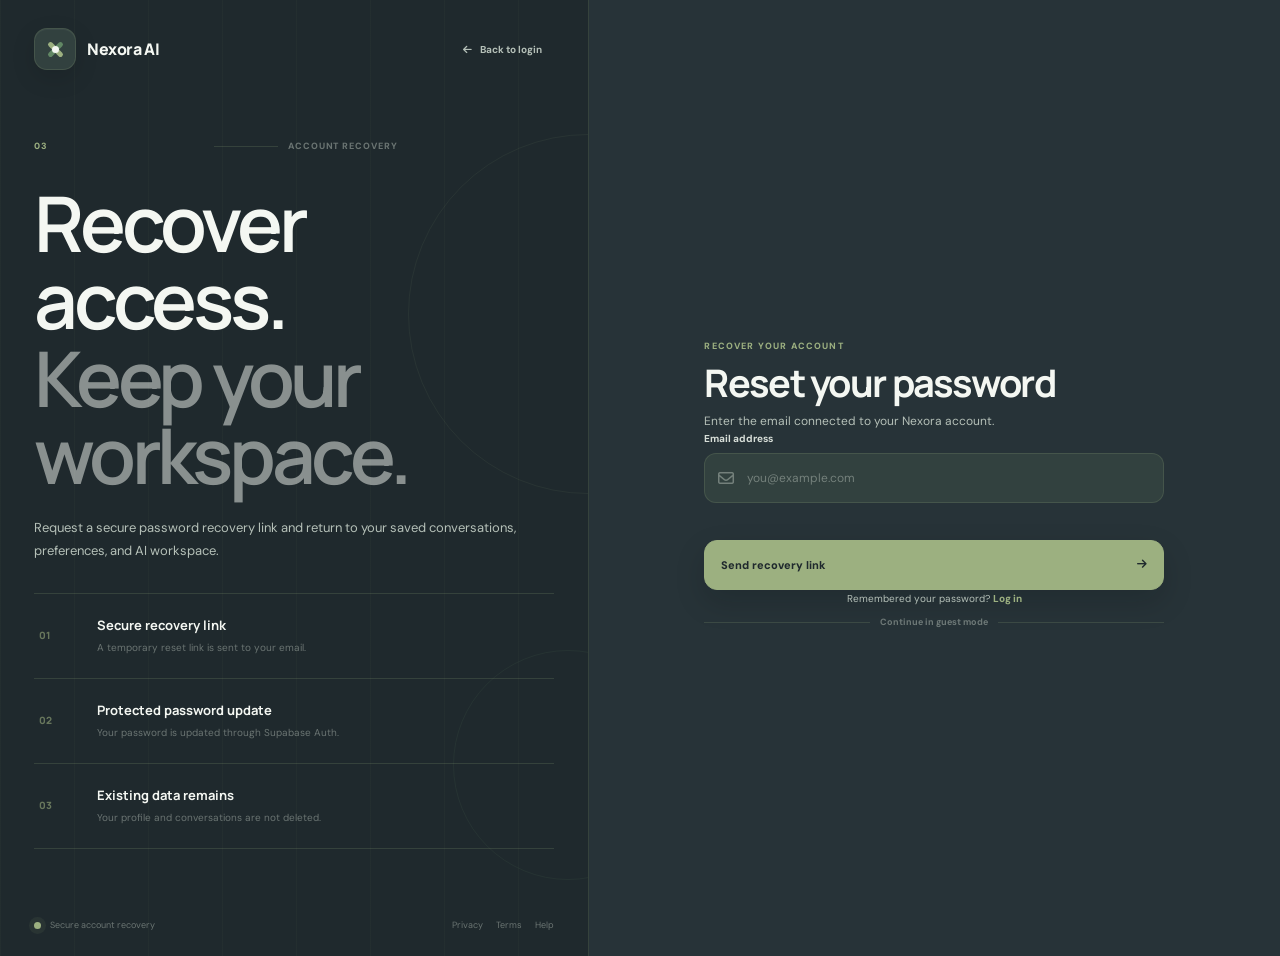
==== forgot-password.html @ 4285427b "Initial Nexora project" ====
<!DOCTYPE html>
<html lang="en">
<head>
    <meta charset="UTF-8">

    <meta
        name="viewport"
        content="width=device-width, initial-scale=1.0"
    >

    <meta
        name="description"
        content="Recover your Nexora AI account or securely create a new password."
    >

    <meta
        name="theme-color"
        content="#273338"
    >

    <title>Recover Account — Nexora AI</title>

    <link
        rel="preconnect"
        href="https://fonts.googleapis.com"
    >

    <link
        rel="preconnect"
        href="https://fonts.gstatic.com"
        crossorigin
    >

    <link
        href="https://fonts.googleapis.com/css2?family=DM+Sans:wght@400;500;600;700&family=Manrope:wght@500;600;700;800&display=swap"
        rel="stylesheet"
    >

    <link
        rel="stylesheet"
        href="https://cdnjs.cloudflare.com/ajax/libs/font-awesome/6.7.2/css/all.min.css"
    >

    <link
        rel="stylesheet"
        href="nex.css"
    >

    <link
        rel="stylesheet"
        href="auth.css"
    >

    <link
        rel="stylesheet"
        href="responsive.css"
    >
</head>

<body class="auth-page">
    <noscript class="noscript-alert">
        JavaScript is required to recover your Nexora AI account.
    </noscript>

    <main class="auth-shell">

        <!-- =========================================
             LEFT BRAND PANEL
        ========================================== -->

        <section
            class="auth-brand-panel"
            aria-labelledby="forgotPasswordPageTitle"
        >
            <header class="auth-brand-header">
                <a
                    class="auth-brand"
                    href="index.html"
                    aria-label="Nexora AI home"
                >
                    <span class="auth-brand-symbol">
                        <span class="auth-symbol-line auth-symbol-line-one"></span>
                        <span class="auth-symbol-line auth-symbol-line-two"></span>
                        <span class="auth-symbol-core"></span>
                    </span>

                    <span class="auth-brand-name">
                        Nexora AI
                    </span>
                </a>

                <a
                    class="auth-back-link"
                    href="login.html"
                >
                    <i
                        class="fa-solid fa-arrow-left"
                        aria-hidden="true"
                    ></i>

                    Back to login
                </a>
            </header>

            <div class="auth-brand-content">
                <div class="auth-section-label">
                    <span>03</span>
                    <span class="auth-label-line"></span>
                    <span>Account recovery</span>
                </div>

                <h1 id="forgotPasswordPageTitle">
                    Recover access.
                    <span>Keep your workspace.</span>
                </h1>

                <p>
                    Request a secure password recovery link and return to
                    your saved conversations, preferences, and AI workspace.
                </p>

                <div class="auth-benefit-list">
                    <article class="auth-benefit-item">
                        <span class="auth-benefit-number">
                            01
                        </span>

                        <div>
                            <strong>
                                Secure recovery link
                            </strong>

                            <p>
                                A temporary reset link is sent to your email.
                            </p>
                        </div>
                    </article>

                    <article class="auth-benefit-item">
                        <span class="auth-benefit-number">
                            02
                        </span>

                        <div>
                            <strong>
                                Protected password update
                            </strong>

                            <p>
                                Your password is updated through Supabase Auth.
                            </p>
                        </div>
                    </article>

                    <article class="auth-benefit-item">
                        <span class="auth-benefit-number">
                            03
                        </span>

                        <div>
                            <strong>
                                Existing data remains
                            </strong>

                            <p>
                                Your profile and conversations are not deleted.
                            </p>
                        </div>
                    </article>
                </div>
            </div>

            <footer class="auth-brand-footer">
                <span class="auth-security-indicator">
                    <span></span>
                    Secure account recovery
                </span>

                <nav aria-label="Legal links">
                    <a href="privacy.html">Privacy</a>
                    <a href="terms.html">Terms</a>
                    <a href="help.html">Help</a>
                </nav>
            </footer>
        </section>

        <!-- =========================================
             RECOVERY PANEL
        ========================================== -->

        <section class="auth-form-panel">
            <div class="auth-form-container">

                <!-- =====================================
                     REQUEST RESET LINK VIEW
                ====================================== -->

                <section
                    id="requestResetView"
                    aria-labelledby="requestResetTitle"
                >
                    <header class="auth-form-header">
                        <span class="auth-form-kicker">
                            Recover your account
                        </span>

                        <h2 id="requestResetTitle">
                            Reset your password
                        </h2>

                        <p>
                            Enter the email connected to your Nexora account.
                        </p>
                    </header>

                    <div
                        class="auth-status"
                        id="forgotPasswordStatus"
                        role="status"
                        aria-live="polite"
                        hidden
                    >
                        <span class="auth-status-icon">
                            <i
                                class="fa-solid fa-circle-info"
                                aria-hidden="true"
                            ></i>
                        </span>

                        <div>
                            <strong id="forgotPasswordStatusTitle">
                                Recovery status
                            </strong>

                            <p id="forgotPasswordStatusMessage"></p>
                        </div>
                    </div>

                    <form
                        class="auth-form"
                        id="forgotPasswordForm"
                        novalidate
                    >
                        <div class="auth-field">
                            <label for="recoveryEmail">
                                Email address
                            </label>

                            <div class="auth-input-wrapper">
                                <span class="auth-input-icon">
                                    <i
                                        class="fa-regular fa-envelope"
                                        aria-hidden="true"
                                    ></i>
                                </span>

                                <input
                                    id="recoveryEmail"
                                    name="email"
                                    type="email"
                                    inputmode="email"
                                    autocomplete="email"
                                    placeholder="you@example.com"
                                    maxlength="254"
                                    aria-describedby="recoveryEmailError"
                                    required
                                >
                            </div>

                            <span
                                class="auth-field-error"
                                id="recoveryEmailError"
                                aria-live="polite"
                            ></span>
                        </div>

                        <button
                            class="auth-submit-button"
                            id="sendResetLinkButton"
                            type="submit"
                        >
                            <span class="auth-submit-text">
                                Send recovery link
                            </span>

                            <span
                                class="auth-submit-loader"
                                aria-hidden="true"
                                hidden
                            ></span>

                            <i
                                class="fa-solid fa-arrow-right"
                                aria-hidden="true"
                            ></i>
                        </button>
                    </form>

                    <p class="auth-switch-text">
                        Remembered your password?

                        <a href="login.html">
                            Log in
                        </a>
                    </p>

                    <div class="auth-guest-option">
                        <span></span>

                        <a href="index.html">
                            Continue in guest mode
                        </a>

                        <span></span>
                    </div>
                </section>

                <!-- =====================================
                     EMAIL SENT SUCCESS VIEW
                ====================================== -->

                <section
                    class="auth-success-state"
                    id="resetEmailSentView"
                    aria-labelledby="resetEmailSentTitle"
                    hidden
                >
                    <span class="auth-success-icon">
                        <i
                            class="fa-regular fa-envelope-open"
                            aria-hidden="true"
                        ></i>
                    </span>

                    <h3 id="resetEmailSentTitle">
                        Check your email
                    </h3>

                    <p>
                        A secure recovery link was sent to
                        <strong id="resetEmailAddress"></strong>.
                        Open it to create a new password.
                    </p>

                    <button
                        class="auth-submit-button"
                        id="resendResetLinkButton"
                        type="button"
                    >
                        <span class="auth-submit-text">
                            Resend recovery link
                        </span>

                        <span
                            class="auth-submit-loader"
                            aria-hidden="true"
                            hidden
                        ></span>

                        <i
                            class="fa-solid fa-rotate-right"
                            aria-hidden="true"
                        ></i>
                    </button>

                    <a
                        class="auth-back-link"
                        href="login.html"
                    >
                        <i
                            class="fa-solid fa-arrow-left"
                            aria-hidden="true"
                        ></i>

                        Return to login
                    </a>
                </section>

                <!-- =====================================
                     UPDATE PASSWORD VIEW
                ====================================== -->

                <section
                    id="updatePasswordView"
                    aria-labelledby="updatePasswordTitle"
                    hidden
                >
                    <header class="auth-form-header">
                        <span class="auth-form-kicker">
                            Secure password update
                        </span>

                        <h2 id="updatePasswordTitle">
                            Create a new password
                        </h2>

                        <p>
                            Choose a strong password that you have not used
                            for this account before.
                        </p>
                    </header>

                    <div
                        class="auth-status"
                        id="updatePasswordStatus"
                        role="status"
                        aria-live="polite"
                        hidden
                    >
                        <span class="auth-status-icon">
                            <i
                                class="fa-solid fa-circle-info"
                                aria-hidden="true"
                            ></i>
                        </span>

                        <div>
                            <strong id="updatePasswordStatusTitle">
                                Password status
                            </strong>

                            <p id="updatePasswordStatusMessage"></p>
                        </div>
                    </div>

                    <form
                        class="auth-form"
                        id="updatePasswordForm"
                        novalidate
                    >
                        <div class="auth-field">
                            <label for="newPassword">
                                New password
                            </label>

                            <div class="auth-input-wrapper">
                                <span class="auth-input-icon">
                                    <i
                                        class="fa-solid fa-lock"
                                        aria-hidden="true"
                                    ></i>
                                </span>

                                <input
                                    id="newPassword"
                                    name="newPassword"
                                    type="password"
                                    autocomplete="new-password"
                                    placeholder="Create a strong password"
                                    minlength="8"
                                    maxlength="128"
                                    aria-describedby="newPasswordError newPasswordStrength"
                                    required
                                >

                                <button
                                    class="password-toggle-button"
                                    id="newPasswordToggle"
                                    type="button"
                                    aria-label="Show new password"
                                    aria-pressed="false"
                                >
                                    <i
                                        class="fa-regular fa-eye"
                                        aria-hidden="true"
                                    ></i>
                                </button>
                            </div>

                            <span
                                class="auth-field-error"
                                id="newPasswordError"
                                aria-live="polite"
                            ></span>

                            <div
                                class="password-strength"
                                id="newPasswordStrength"
                                data-strength="empty"
                            >
                                <div
                                    class="password-strength-bars"
                                    aria-hidden="true"
                                >
                                    <span></span>
                                    <span></span>
                                    <span></span>
                                    <span></span>
                                </div>

                                <span
                                    class="password-strength-text"
                                    id="newPasswordStrengthText"
                                >
                                    Use at least 8 characters.
                                </span>
                            </div>

                            <ul
                                class="password-requirements"
                                aria-label="New password requirements"
                            >
                                <li
                                    class="password-requirement"
                                    id="newPasswordLengthRequirement"
                                >
                                    <i
                                        class="fa-solid fa-circle"
                                        aria-hidden="true"
                                    ></i>

                                    At least 8 characters
                                </li>

                                <li
                                    class="password-requirement"
                                    id="newPasswordUppercaseRequirement"
                                >
                                    <i
                                        class="fa-solid fa-circle"
                                        aria-hidden="true"
                                    ></i>

                                    One uppercase letter
                                </li>

                                <li
                                    class="password-requirement"
                                    id="newPasswordLowercaseRequirement"
                                >
                                    <i
                                        class="fa-solid fa-circle"
                                        aria-hidden="true"
                                    ></i>

                                    One lowercase letter
                                </li>

                                <li
                                    class="password-requirement"
                                    id="newPasswordNumberRequirement"
                                >
                                    <i
                                        class="fa-solid fa-circle"
                                        aria-hidden="true"
                                    ></i>

                                    One number
                                </li>
                            </ul>
                        </div>

                        <div class="auth-field">
                            <label for="confirmNewPassword">
                                Confirm new password
                            </label>

                            <div class="auth-input-wrapper">
                                <span class="auth-input-icon">
                                    <i
                                        class="fa-solid fa-shield-halved"
                                        aria-hidden="true"
                                    ></i>
                                </span>

                                <input
                                    id="confirmNewPassword"
                                    name="confirmNewPassword"
                                    type="password"
                                    autocomplete="new-password"
                                    placeholder="Enter the new password again"
                                    minlength="8"
                                    maxlength="128"
                                    aria-describedby="confirmNewPasswordError"
                                    required
                                >

                                <button
                                    class="password-toggle-button"
                                    id="confirmNewPasswordToggle"
                                    type="button"
                                    aria-label="Show confirmation password"
                                    aria-pressed="false"
                                >
                                    <i
                                        class="fa-regular fa-eye"
                                        aria-hidden="true"
                                    ></i>
                                </button>
                            </div>

                            <span
                                class="auth-field-error"
                                id="confirmNewPasswordError"
                                aria-live="polite"
                            ></span>
                        </div>

                        <button
                            class="auth-submit-button"
                            id="updatePasswordButton"
                            type="submit"
                        >
                            <span class="auth-submit-text">
                                Update password
                            </span>

                            <span
                                class="auth-submit-loader"
                                aria-hidden="true"
                                hidden
                            ></span>

                            <i
                                class="fa-solid fa-check"
                                aria-hidden="true"
                            ></i>
                        </button>
                    </form>
                </section>

                <!-- =====================================
                     PASSWORD UPDATED VIEW
                ====================================== -->

                <section
                    class="auth-success-state"
                    id="passwordUpdatedView"
                    aria-labelledby="passwordUpdatedTitle"
                    hidden
                >
                    <span class="auth-success-icon">
                        <i
                            class="fa-solid fa-check"
                            aria-hidden="true"
                        ></i>
                    </span>

                    <h3 id="passwordUpdatedTitle">
                        Password updated
                    </h3>

                    <p>
                        Your Nexora account password was updated successfully.
                        You can now return to your AI workspace.
                    </p>

                    <a
                        class="auth-submit-button"
                        href="index.html"
                    >
                        <span class="auth-submit-text">
                            Continue to Nexora
                        </span>

                        <i
                            class="fa-solid fa-arrow-right"
                            aria-hidden="true"
                        ></i>
                    </a>

                    <a
                        class="auth-back-link"
                        href="login.html"
                    >
                        Log in with another account
                    </a>
                </section>
            </div>

            <footer class="auth-mobile-footer">
                <a href="privacy.html">Privacy</a>
                <a href="terms.html">Terms</a>
                <a href="contact.html">Contact</a>
            </footer>
        </section>
    </main>

    <!-- =========================================
         PAGE LOADER
    ========================================== -->

    <div
        class="auth-page-loader"
        id="authPageLoader"
        role="status"
        aria-live="polite"
        hidden
    >
        <span class="auth-page-spinner"></span>

        <span id="authPageLoaderText">
            Checking recovery session
        </span>
    </div>

    <!-- =========================================
         TOAST REGION
    ========================================== -->

    <div
        class="toast-region"
        id="toastRegion"
        aria-live="polite"
        aria-atomic="true"
    ></div>

    <script
        type="module"
        src="config.js"
    ></script>

    <script
        type="module"
        src="supabase.js"
    ></script>

    <script
        type="module"
        src="auth.js"
    ></script>
</body>
</html>
---- nex.css ----
/* =========================================================
   NEXORA AI — GLOBAL DESIGN SYSTEM
   File: nex.css
========================================================= */


/* =========================================================
   1. DESIGN TOKENS
========================================================= */

:root {
    --bg-main: #273338;
    --bg-deep: #1f292d;

    --surface: #32413f;
    --surface-light: #3b4d48;
    --surface-soft: rgba(50, 65, 63, 0.72);

    --primary: #9CB080;
    --primary-hover: #abc08f;
    --primary-soft: rgba(156, 176, 128, 0.1);

    --secondary: #618764;
    --secondary-soft: rgba(97, 135, 100, 0.12);

    --accent: #2B5748;
    --accent-light: #376b5b;

    --text-main: #F4F7F2;
    --text-soft: #D7DED8;
    --text-muted: #B5C0B8;
    --text-faint: rgba(181, 192, 184, 0.5);

    --border: rgba(156, 176, 128, 0.18);
    --border-strong: rgba(156, 176, 128, 0.34);

    --danger: #e6a4a4;
    --danger-bg: rgba(220, 105, 105, 0.09);
    --danger-border: rgba(220, 105, 105, 0.22);

    --success: #a9c58f;
    --warning: #d8c68f;

    --shadow-small: 0 8px 24px rgba(7, 11, 12, 0.12);
    --shadow-medium: 0 18px 46px rgba(7, 11, 12, 0.22);
    --shadow-large: 0 30px 80px rgba(7, 11, 12, 0.38);

    --radius-small: 8px;
    --radius-medium: 12px;
    --radius-large: 18px;
    --radius-pill: 999px;

    --transition-fast: 150ms ease;
    --transition-normal: 220ms ease;

    --font-body: "DM Sans", sans-serif;
    --font-heading: "Manrope", sans-serif;

    --content-width: 1180px;
}


/* =========================================================
   2. LIGHT THEME TOKENS
========================================================= */

html[data-theme="light"] {
    --bg-main: #edf1e8;
    --bg-deep: #e2e8dc;

    --surface: #f8faf5;
    --surface-light: #ffffff;
    --surface-soft: rgba(255, 255, 255, 0.78);

    --primary: #687f51;
    --primary-hover: #5a7046;
    --primary-soft: rgba(104, 127, 81, 0.1);

    --secondary: #52775b;
    --secondary-soft: rgba(82, 119, 91, 0.1);

    --accent: #315f50;
    --accent-light: #3d705f;

    --text-main: #1f2925;
    --text-soft: #34413b;
    --text-muted: #66736b;
    --text-faint: rgba(72, 87, 78, 0.55);

    --border: rgba(74, 96, 77, 0.16);
    --border-strong: rgba(74, 96, 77, 0.32);

    --danger: #a44f4f;
    --danger-bg: rgba(170, 74, 74, 0.08);
    --danger-border: rgba(170, 74, 74, 0.18);

    --success: #557745;
    --warning: #8c7534;

    --shadow-small: 0 8px 24px rgba(34, 48, 39, 0.08);
    --shadow-medium: 0 18px 46px rgba(34, 48, 39, 0.13);
    --shadow-large: 0 30px 80px rgba(34, 48, 39, 0.18);
}


/* =========================================================
   3. RESET
========================================================= */

*,
*::before,
*::after {
    box-sizing: border-box;
}

html {
    min-height: 100%;
    scroll-behavior: smooth;
    color-scheme: dark;
}

html[data-theme="light"] {
    color-scheme: light;
}

body {
    min-height: 100%;
    margin: 0;
    background: var(--bg-main);
    color: var(--text-main);
    font-family: var(--font-body);
    font-size: 16px;
    line-height: 1.5;
    text-rendering: optimizeLegibility;
    -webkit-font-smoothing: antialiased;
    -moz-osx-font-smoothing: grayscale;
}

body,
button,
input,
textarea,
select {
    font-family: var(--font-body);
}

button,
input,
textarea,
select {
    font: inherit;
}

button {
    padding: 0;
}

button,
a,
input,
textarea,
select {
    -webkit-tap-highlight-color: transparent;
}

button:not(:disabled),
a {
    cursor: pointer;
}

button:disabled {
    cursor: not-allowed;
}

img,
svg,
video,
canvas {
    display: block;
    max-width: 100%;
}

img {
    height: auto;
}

a {
    color: inherit;
}

p,
h1,
h2,
h3,
h4,
h5,
h6 {
    overflow-wrap: anywhere;
}

h1,
h2,
h3,
h4,
h5,
h6 {
    font-family: var(--font-heading);
}

ul,
ol {
    padding-left: 1.4rem;
}

input,
textarea,
select {
    min-width: 0;
}

textarea {
    resize: vertical;
}

table {
    border-spacing: 0;
}

::selection {
    background: rgba(156, 176, 128, 0.28);
    color: var(--text-main);
}


/* =========================================================
   4. SCROLLBARS
========================================================= */

* {
    scrollbar-width: thin;
    scrollbar-color:
        rgba(156, 176, 128, 0.2)
        transparent;
}

*::-webkit-scrollbar {
    width: 8px;
    height: 8px;
}

*::-webkit-scrollbar-track {
    background: transparent;
}

*::-webkit-scrollbar-thumb {
    border: 2px solid transparent;
    border-radius: var(--radius-pill);
    background: rgba(156, 176, 128, 0.2);
    background-clip: padding-box;
}

*::-webkit-scrollbar-thumb:hover {
    background: rgba(156, 176, 128, 0.34);
    background-clip: padding-box;
}


/* =========================================================
   5. TYPOGRAPHY
========================================================= */

.heading-display {
    margin: 0;
    color: var(--text-main);
    font-family: var(--font-heading);
    font-size: clamp(42px, 7vw, 78px);
    font-weight: 650;
    letter-spacing: -0.055em;
    line-height: 1;
}

.heading-large {
    margin: 0;
    color: var(--text-main);
    font-family: var(--font-heading);
    font-size: clamp(32px, 5vw, 54px);
    font-weight: 650;
    letter-spacing: -0.045em;
    line-height: 1.05;
}

.heading-medium {
    margin: 0;
    color: var(--text-main);
    font-family: var(--font-heading);
    font-size: clamp(24px, 4vw, 36px);
    font-weight: 650;
    letter-spacing: -0.035em;
    line-height: 1.15;
}

.heading-small {
    margin: 0;
    color: var(--text-main);
    font-family: var(--font-heading);
    font-size: 20px;
    font-weight: 700;
    letter-spacing: -0.025em;
    line-height: 1.25;
}

.text-large {
    color: var(--text-muted);
    font-size: 17px;
    line-height: 1.75;
}

.text-body {
    color: var(--text-muted);
    font-size: 14px;
    line-height: 1.75;
}

.text-small {
    color: var(--text-muted);
    font-size: 12px;
    line-height: 1.6;
}

.text-caption {
    color: var(--text-faint);
    font-size: 10px;
    line-height: 1.5;
}

.eyebrow {
    display: inline-flex;
    align-items: center;
    gap: 8px;
    color: var(--primary);
    font-size: 10px;
    font-weight: 800;
    letter-spacing: 0.13em;
    text-transform: uppercase;
}


/* =========================================================
   6. SHARED PAGE CONTAINER
========================================================= */

.page-shell {
    min-height: 100vh;
    min-height: 100dvh;
    background: var(--bg-main);
    color: var(--text-main);
}

.page-container {
    width: min(calc(100% - 40px), var(--content-width));
    margin-inline: auto;
}

.page-section {
    padding-block: 88px;
}

.page-section-small {
    padding-block: 56px;
}


/* =========================================================
   7. SHARED NAVBAR
========================================================= */

.site-navbar {
    position: sticky;
    top: 0;
    z-index: 100;
    min-height: 68px;
    border-bottom: 1px solid var(--border);
    background: rgba(31, 41, 45, 0.9);
    backdrop-filter: blur(14px);
    -webkit-backdrop-filter: blur(14px);
}

html[data-theme="light"] .site-navbar {
    background: rgba(237, 241, 232, 0.9);
}

.navbar-inner {
    width: min(calc(100% - 36px), var(--content-width));
    min-height: 68px;
    display: flex;
    align-items: center;
    justify-content: space-between;
    gap: 24px;
    margin-inline: auto;
}

.site-brand {
    display: inline-flex;
    align-items: center;
    gap: 10px;
    color: var(--text-main);
    text-decoration: none;
}

.site-brand-mark {
    position: relative;
    width: 38px;
    height: 38px;
    display: grid;
    place-items: center;
    border: 1px solid var(--border);
    border-radius: 12px;
    background: var(--surface);
}

.site-brand-mark::before,
.site-brand-mark::after {
    content: "";
    position: absolute;
    width: 18px;
    height: 5px;
    border-radius: var(--radius-pill);
}

.site-brand-mark::before {
    background: var(--primary);
    transform: rotate(45deg);
}

.site-brand-mark::after {
    background: var(--secondary);
    transform: rotate(-45deg);
}

.site-brand-core {
    position: relative;
    z-index: 2;
    width: 7px;
    height: 7px;
    border-radius: 50%;
    background: var(--text-main);
}

.site-brand-name {
    font-family: var(--font-heading);
    font-size: 16px;
    font-weight: 800;
    letter-spacing: -0.025em;
}

.site-nav-links {
    display: flex;
    align-items: center;
    gap: 5px;
    margin: 0;
    padding: 0;
    list-style: none;
}

.site-nav-links a {
    min-height: 39px;
    display: inline-flex;
    align-items: center;
    padding: 0 12px;
    border-radius: 9px;
    color: var(--text-muted);
    font-size: 12px;
    font-weight: 650;
    text-decoration: none;
    transition:
        color var(--transition-fast),
        background-color var(--transition-fast);
}

.site-nav-links a:hover,
.site-nav-links a.active {
    background: var(--primary-soft);
    color: var(--text-main);
}

.site-nav-actions {
    display: flex;
    align-items: center;
    gap: 8px;
}

.mobile-nav-toggle {
    display: none;
}


/* =========================================================
   8. BUTTONS
========================================================= */

.button {
    min-height: 44px;
    display: inline-flex;
    align-items: center;
    justify-content: center;
    gap: 9px;
    padding: 0 16px;
    border: 1px solid transparent;
    border-radius: 11px;
    cursor: pointer;
    font-size: 12px;
    font-weight: 750;
    line-height: 1;
    text-align: center;
    text-decoration: none;
    transition:
        transform var(--transition-fast),
        color var(--transition-fast),
        background-color var(--transition-fast),
        border-color var(--transition-fast),
        box-shadow var(--transition-fast);
}

.button:hover:not(:disabled) {
    transform: translateY(-1px);
}

.button:active:not(:disabled) {
    transform: translateY(0) scale(0.98);
}

.button-primary {
    border-color: var(--primary);
    background: var(--primary);
    color: var(--bg-deep);
    box-shadow: 0 8px 20px rgba(10, 15, 16, 0.14);
}

.button-primary:hover:not(:disabled) {
    border-color: var(--primary-hover);
    background: var(--primary-hover);
}

.button-secondary {
    border-color: var(--border);
    background: var(--surface);
    color: var(--text-main);
}

.button-secondary:hover:not(:disabled) {
    border-color: var(--border-strong);
    background: var(--surface-light);
}

.button-ghost {
    border-color: transparent;
    background: transparent;
    color: var(--text-muted);
}

.button-ghost:hover:not(:disabled) {
    border-color: var(--border);
    background: var(--primary-soft);
    color: var(--text-main);
}

.button-danger {
    border-color: var(--danger-border);
    background: var(--danger-bg);
    color: var(--danger);
}

.button-danger:hover:not(:disabled) {
    background: rgba(220, 105, 105, 0.14);
}

.button-small {
    min-height: 36px;
    padding-inline: 12px;
    border-radius: 9px;
    font-size: 10px;
}

.button-large {
    min-height: 50px;
    padding-inline: 21px;
    border-radius: 13px;
    font-size: 13px;
}

.button-icon {
    width: 42px;
    height: 42px;
    display: grid;
    place-items: center;
    padding: 0;
}

.button:disabled {
    opacity: 0.45;
    cursor: not-allowed;
    transform: none;
}


/* =========================================================
   9. FORMS
========================================================= */

.form {
    display: grid;
    gap: 18px;
}

.form-row {
    display: grid;
    grid-template-columns: repeat(2, minmax(0, 1fr));
    gap: 14px;
}

.form-group {
    min-width: 0;
    display: grid;
    gap: 8px;
}

.form-group label {
    color: var(--text-soft);
    font-size: 11px;
    font-weight: 700;
}

.form-group small {
    color: var(--text-faint);
    font-size: 9px;
    line-height: 1.5;
}

.form-control,
.form-select,
.form-textarea {
    width: 100%;
    border: 1px solid var(--border);
    border-radius: 11px;
    outline: 0;
    background: var(--surface);
    color: var(--text-main);
    transition:
        border-color var(--transition-fast),
        background-color var(--transition-fast),
        box-shadow var(--transition-fast);
}

.form-control,
.form-select {
    min-height: 46px;
    padding: 0 13px;
}

.form-textarea {
    min-height: 130px;
    padding: 12px 13px;
    resize: vertical;
}

.form-control::placeholder,
.form-textarea::placeholder {
    color: var(--text-faint);
}

.form-control:hover,
.form-select:hover,
.form-textarea:hover {
    border-color: rgba(156, 176, 128, 0.28);
}

.form-control:focus,
.form-select:focus,
.form-textarea:focus {
    border-color: rgba(156, 176, 128, 0.55);
    box-shadow: 0 0 0 3px rgba(156, 176, 128, 0.08);
}

.form-control[aria-invalid="true"],
.form-select[aria-invalid="true"],
.form-textarea[aria-invalid="true"] {
    border-color: var(--danger-border);
}

.form-error {
    color: var(--danger);
    font-size: 9px;
}

.form-success {
    color: var(--success);
    font-size: 9px;
}

.input-wrapper {
    position: relative;
}

.input-wrapper .form-control {
    padding-right: 44px;
}

.input-action {
    position: absolute;
    top: 50%;
    right: 7px;
    width: 34px;
    height: 34px;
    display: grid;
    place-items: center;
    border: 0;
    border-radius: 8px;
    background: transparent;
    color: var(--text-muted);
    transform: translateY(-50%);
}

.input-action:hover {
    background: var(--primary-soft);
    color: var(--text-main);
}


/* =========================================================
   10. CHECKBOXES AND TOGGLES
========================================================= */

.checkbox-row {
    display: flex;
    align-items: flex-start;
    gap: 10px;
}

.checkbox-row input {
    width: 17px;
    height: 17px;
    margin-top: 2px;
    accent-color: var(--primary);
}

.checkbox-row label {
    color: var(--text-muted);
    font-size: 11px;
    line-height: 1.55;
}

.toggle {
    position: relative;
    width: 46px;
    height: 26px;
    display: inline-block;
}

.toggle input {
    position: absolute;
    opacity: 0;
    pointer-events: none;
}

.toggle-slider {
    position: absolute;
    inset: 0;
    border: 1px solid var(--border);
    border-radius: var(--radius-pill);
    background: var(--surface);
    cursor: pointer;
    transition:
        background-color var(--transition-fast),
        border-color var(--transition-fast);
}

.toggle-slider::before {
    content: "";
    position: absolute;
    top: 4px;
    left: 4px;
    width: 16px;
    height: 16px;
    border-radius: 50%;
    background: var(--text-muted);
    transition:
        transform var(--transition-normal),
        background-color var(--transition-fast);
}

.toggle input:checked + .toggle-slider {
    border-color: var(--primary);
    background: var(--primary);
}

.toggle input:checked + .toggle-slider::before {
    background: var(--bg-deep);
    transform: translateX(20px);
}


/* =========================================================
   11. CARDS AND PANELS
========================================================= */

.panel {
    border: 1px solid var(--border);
    border-radius: var(--radius-large);
    background: var(--surface);
    box-shadow: var(--shadow-small);
}

.panel-soft {
    border: 1px solid var(--border);
    border-radius: var(--radius-large);
    background: rgba(50, 65, 63, 0.5);
}

.card {
    padding: 20px;
    border: 1px solid var(--border);
    border-radius: 15px;
    background: var(--surface);
    transition:
        transform var(--transition-fast),
        border-color var(--transition-fast),
        background-color var(--transition-fast);
}

.card:hover {
    border-color: rgba(156, 176, 128, 0.3);
    transform: translateY(-2px);
}

.card-title {
    margin: 0;
    color: var(--text-main);
    font-family: var(--font-heading);
    font-size: 16px;
    font-weight: 700;
}

.card-text {
    margin: 8px 0 0;
    color: var(--text-muted);
    font-size: 12px;
    line-height: 1.7;
}


/* =========================================================
   12. BADGES AND STATUS
========================================================= */

.badge {
    min-height: 25px;
    display: inline-flex;
    align-items: center;
    gap: 6px;
    padding: 0 8px;
    border: 1px solid var(--border);
    border-radius: var(--radius-pill);
    background: var(--primary-soft);
    color: var(--primary);
    font-size: 8px;
    font-weight: 800;
    letter-spacing: 0.04em;
}

.status-dot {
    width: 7px;
    height: 7px;
    flex-shrink: 0;
    border-radius: 50%;
    background: var(--primary);
}

.status-online {
    background: var(--success);
}

.status-warning {
    background: var(--warning);
}

.status-danger {
    background: var(--danger);
}


/* =========================================================
   13. DROPDOWNS
========================================================= */

.dropdown {
    position: relative;
}

.dropdown-menu {
    position: absolute;
    top: calc(100% + 9px);
    right: 0;
    z-index: 200;
    min-width: 210px;
    padding: 6px;
    border: 1px solid var(--border);
    border-radius: 13px;
    background: var(--bg-deep);
    box-shadow: var(--shadow-medium);
    animation: dropdown-open 150ms ease both;
}

.dropdown-item {
    width: 100%;
    min-height: 38px;
    display: grid;
    grid-template-columns: 20px minmax(0, 1fr);
    align-items: center;
    gap: 8px;
    padding: 0 10px;
    border: 0;
    border-radius: 8px;
    background: transparent;
    color: var(--text-muted);
    font-size: 10px;
    text-align: left;
    text-decoration: none;
}

.dropdown-item:hover {
    background: var(--primary-soft);
    color: var(--text-main);
}

.dropdown-divider {
    height: 1px;
    margin: 5px;
    background: var(--border);
}


/* =========================================================
   14. MODALS
========================================================= */

.modal {
    position: fixed;
    inset: 0;
    z-index: 500;
    display: grid;
    place-items: center;
    padding: 20px;
}

.modal-overlay {
    position: absolute;
    inset: 0;
    border: 0;
    background: rgba(7, 11, 12, 0.68);
    backdrop-filter: blur(4px);
    -webkit-backdrop-filter: blur(4px);
}

.modal-content {
    position: relative;
    z-index: 1;
    width: min(100%, 500px);
    max-height: min(88vh, 720px);
    overflow-y: auto;
    padding: 21px;
    border: 1px solid var(--border);
    border-radius: 18px;
    background: var(--bg-deep);
    box-shadow: var(--shadow-large);
    animation: modal-open 180ms ease both;
}

.modal-header {
    display: flex;
    align-items: flex-start;
    justify-content: space-between;
    gap: 18px;
    margin-bottom: 18px;
}

.modal-title {
    margin: 0;
    color: var(--text-main);
    font-family: var(--font-heading);
    font-size: 20px;
    letter-spacing: -0.025em;
}

.modal-close {
    width: 34px;
    height: 34px;
    display: grid;
    place-items: center;
    border: 1px solid transparent;
    border-radius: 9px;
    background: transparent;
    color: var(--text-muted);
}

.modal-close:hover {
    border-color: var(--border);
    background: var(--primary-soft);
    color: var(--text-main);
}


/* =========================================================
   15. ALERTS
========================================================= */

.alert {
    display: grid;
    grid-template-columns: 30px minmax(0, 1fr);
    align-items: flex-start;
    gap: 10px;
    padding: 12px;
    border: 1px solid var(--border);
    border-radius: 11px;
    font-size: 11px;
    line-height: 1.6;
}

.alert-icon {
    width: 30px;
    height: 30px;
    display: grid;
    place-items: center;
    border-radius: 8px;
}

.alert-info {
    background: var(--secondary-soft);
    color: var(--text-muted);
}

.alert-info .alert-icon {
    background: rgba(97, 135, 100, 0.14);
    color: var(--primary);
}

.alert-success {
    border-color: rgba(156, 176, 128, 0.22);
    background: rgba(156, 176, 128, 0.08);
    color: var(--text-muted);
}

.alert-success .alert-icon {
    background: rgba(156, 176, 128, 0.12);
    color: var(--success);
}

.alert-error {
    border-color: var(--danger-border);
    background: var(--danger-bg);
    color: var(--text-muted);
}

.alert-error .alert-icon {
    background: rgba(220, 105, 105, 0.12);
    color: var(--danger);
}


/* =========================================================
   16. LOADING STATES
========================================================= */

.spinner {
    width: 20px;
    height: 20px;
    border: 2px solid rgba(156, 176, 128, 0.18);
    border-top-color: var(--primary);
    border-radius: 50%;
    animation: spinner-rotate 700ms linear infinite;
}

.loading-line {
    height: 9px;
    border-radius: var(--radius-pill);
    background:
        linear-gradient(
            90deg,
            rgba(156, 176, 128, 0.05),
            rgba(156, 176, 128, 0.14),
            rgba(156, 176, 128, 0.05)
        );
    background-size: 220% 100%;
    animation: skeleton-move 1.3s ease-in-out infinite;
}

.loading-card {
    display: grid;
    gap: 9px;
    padding: 16px;
    border: 1px solid var(--border);
    border-radius: 13px;
    background: var(--surface);
}


/* =========================================================
   17. EMPTY STATES
========================================================= */

.empty-state {
    min-height: 260px;
    display: grid;
    place-items: center;
    align-content: center;
    gap: 10px;
    padding: 28px;
    text-align: center;
}

.empty-state-icon {
    width: 50px;
    height: 50px;
    display: grid;
    place-items: center;
    border: 1px solid var(--border);
    border-radius: 15px;
    background: var(--primary-soft);
    color: var(--primary);
}

.empty-state h3 {
    margin: 0;
    color: var(--text-main);
    font-size: 15px;
}

.empty-state p {
    max-width: 420px;
    margin: 0;
    color: var(--text-muted);
    font-size: 11px;
    line-height: 1.65;
}


/* =========================================================
   18. TABLES
========================================================= */

.table-wrapper {
    width: 100%;
    overflow-x: auto;
    border: 1px solid var(--border);
    border-radius: 14px;
}

.data-table {
    width: 100%;
    border-collapse: collapse;
    background: var(--surface);
}

.data-table th,
.data-table td {
    padding: 13px 15px;
    border-bottom: 1px solid var(--border);
    color: var(--text-muted);
    font-size: 11px;
    text-align: left;
    white-space: nowrap;
}

.data-table th {
    color: var(--text-main);
    font-size: 9px;
    font-weight: 800;
    letter-spacing: 0.07em;
    text-transform: uppercase;
}

.data-table tr:last-child td {
    border-bottom: 0;
}

.data-table tbody tr:hover {
    background: var(--primary-soft);
}


/* =========================================================
   19. FOOTER
========================================================= */

.site-footer {
    border-top: 1px solid var(--border);
    background: var(--bg-deep);
}

.footer-inner {
    width: min(calc(100% - 40px), var(--content-width));
    min-height: 80px;
    display: flex;
    align-items: center;
    justify-content: space-between;
    gap: 24px;
    margin-inline: auto;
}

.footer-copy {
    color: var(--text-faint);
    font-size: 9px;
}

.footer-links {
    display: flex;
    align-items: center;
    gap: 13px;
}

.footer-links a {
    color: var(--text-faint);
    font-size: 9px;
    text-decoration: none;
}

.footer-links a:hover {
    color: var(--text-muted);
}


/* =========================================================
   20. ACCESSIBILITY HELPERS
========================================================= */

.sr-only {
    position: absolute !important;
    width: 1px !important;
    height: 1px !important;
    overflow: hidden !important;
    margin: -1px !important;
    padding: 0 !important;
    border: 0 !important;
    clip: rect(0, 0, 0, 0) !important;
    clip-path: inset(50%) !important;
    white-space: nowrap !important;
}

.focus-ring:focus-visible,
button:focus-visible,
a:focus-visible,
input:focus-visible,
textarea:focus-visible,
select:focus-visible,
[tabindex]:focus-visible {
    outline: 2px solid var(--primary);
    outline-offset: 2px;
}


/* =========================================================
   21. UTILITIES
========================================================= */

.hidden,
[hidden] {
    display: none !important;
}

.flex {
    display: flex;
}

.inline-flex {
    display: inline-flex;
}

.grid {
    display: grid;
}

.items-center {
    align-items: center;
}

.justify-center {
    justify-content: center;
}

.justify-between {
    justify-content: space-between;
}

.text-center {
    text-align: center;
}

.text-left {
    text-align: left;
}

.text-right {
    text-align: right;
}

.text-main {
    color: var(--text-main);
}

.text-muted {
    color: var(--text-muted);
}

.text-primary {
    color: var(--primary);
}

.text-danger {
    color: var(--danger);
}

.bg-surface {
    background: var(--surface);
}

.border {
    border: 1px solid var(--border);
}

.rounded-small {
    border-radius: var(--radius-small);
}

.rounded-medium {
    border-radius: var(--radius-medium);
}

.rounded-large {
    border-radius: var(--radius-large);
}

.rounded-pill {
    border-radius: var(--radius-pill);
}

.shadow-small {
    box-shadow: var(--shadow-small);
}

.shadow-medium {
    box-shadow: var(--shadow-medium);
}

.w-full {
    width: 100%;
}

.max-w-content {
    width: min(100%, var(--content-width));
}

.mx-auto {
    margin-inline: auto;
}

.mt-0 {
    margin-top: 0;
}

.mb-0 {
    margin-bottom: 0;
}

.gap-small {
    gap: 8px;
}

.gap-medium {
    gap: 14px;
}

.gap-large {
    gap: 22px;
}


/* =========================================================
   22. SHARED ANIMATIONS
========================================================= */

@keyframes dropdown-open {
    from {
        opacity: 0;
        transform: translateY(-6px) scale(0.985);
    }

    to {
        opacity: 1;
        transform: translateY(0) scale(1);
    }
}

@keyframes modal-open {
    from {
        opacity: 0;
        transform: translateY(12px) scale(0.98);
    }

    to {
        opacity: 1;
        transform: translateY(0) scale(1);
    }
}

@keyframes spinner-rotate {
    to {
        transform: rotate(360deg);
    }
}

@keyframes skeleton-move {
    from {
        background-position: 100% 0;
    }

    to {
        background-position: -120% 0;
    }
}


/* =========================================================
   23. TABLET RESPONSIVE
========================================================= */

@media (max-width: 900px) {
    .page-section {
        padding-block: 68px;
    }

    .site-nav-links {
        position: fixed;
        top: 68px;
        right: 14px;
        left: 14px;
        z-index: 150;
        display: none;
        align-items: stretch;
        padding: 10px;
        border: 1px solid var(--border);
        border-radius: 14px;
        background: var(--bg-deep);
        box-shadow: var(--shadow-medium);
    }

    .site-navbar.nav-open .site-nav-links {
        display: grid;
    }

    .site-nav-links a {
        min-height: 43px;
    }

    .mobile-nav-toggle {
        width: 40px;
        height: 40px;
        display: grid;
        place-items: center;
        border: 1px solid var(--border);
        border-radius: 10px;
        background: var(--surface);
        color: var(--text-main);
    }

    .form-row {
        grid-template-columns: 1fr;
    }
}


/* =========================================================
   24. MOBILE RESPONSIVE
========================================================= */

@media (max-width: 600px) {
    :root {
        --content-width: 100%;
    }

    .page-container {
        width: min(calc(100% - 24px), var(--content-width));
    }

    .page-section {
        padding-block: 52px;
    }

    .page-section-small {
        padding-block: 38px;
    }

    .navbar-inner {
        width: calc(100% - 20px);
        gap: 10px;
    }

    .site-brand-name {
        font-size: 14px;
    }

    .site-nav-actions .button:not(.button-icon) {
        display: none;
    }

    .footer-inner {
        min-height: 100px;
        flex-direction: column;
        justify-content: center;
        gap: 10px;
        text-align: center;
    }

    .footer-links {
        flex-wrap: wrap;
        justify-content: center;
    }

    .modal {
        align-items: end;
        padding: 10px;
    }

    .modal-content {
        width: 100%;
        max-height: 88dvh;
        border-radius: 18px 18px 12px 12px;
    }

    .button-large {
        min-height: 48px;
    }

    .hide-mobile {
        display: none !important;
    }
}


/* =========================================================
   25. REDUCED MOTION
========================================================= */

@media (prefers-reduced-motion: reduce) {
    *,
    *::before,
    *::after {
        scroll-behavior: auto !important;
        animation-duration: 0.01ms !important;
        animation-iteration-count: 1 !important;
        transition-duration: 0.01ms !important;
    }
}
---- auth.css ----
/* =========================================================
   NEXORA AI — AUTHENTICATION PAGES
   File: auth.css
========================================================= */


/* =========================================================
   1. PAGE SHELL
========================================================= */

.auth-page {
    min-height: 100vh;
    min-height: 100dvh;
    overflow-x: hidden;
    background: var(--bg-main);
    color: var(--text-main);
}

.auth-shell {
    width: 100%;
    min-height: 100vh;
    min-height: 100dvh;
    display: grid;
    grid-template-columns:
        minmax(420px, 0.92fr)
        minmax(520px, 1.08fr);
}


/* =========================================================
   2. BRAND PANEL
========================================================= */

.auth-brand-panel {
    position: relative;
    min-width: 0;
    min-height: 100vh;
    min-height: 100dvh;
    display: grid;
    grid-template-rows: auto minmax(0, 1fr) auto;
    overflow: hidden;
    padding: 28px 34px 24px;
    border-right: 1px solid var(--border);
    background:
        linear-gradient(
            90deg,
            rgba(156, 176, 128, 0.035) 1px,
            transparent 1px
        ),
        var(--bg-deep);
    background-size: 74px 100%;
}

.auth-brand-panel::before {
    content: "";
    position: absolute;
    top: 14%;
    right: -180px;
    width: 360px;
    height: 360px;
    border: 1px solid rgba(156, 176, 128, 0.08);
    border-radius: 50%;
    pointer-events: none;
}

.auth-brand-panel::after {
    content: "";
    position: absolute;
    right: -95px;
    bottom: 8%;
    width: 230px;
    height: 230px;
    border: 1px solid rgba(97, 135, 100, 0.1);
    border-radius: 50%;
    pointer-events: none;
}

.auth-brand-header,
.auth-brand-content,
.auth-brand-footer {
    position: relative;
    z-index: 2;
}


/* =========================================================
   3. BRAND HEADER
========================================================= */

.auth-brand-header {
    display: flex;
    align-items: center;
    justify-content: space-between;
    gap: 20px;
}

.auth-brand {
    display: inline-flex;
    align-items: center;
    gap: 11px;
    color: var(--text-main);
    text-decoration: none;
}

.auth-brand-symbol {
    position: relative;
    width: 42px;
    height: 42px;
    display: grid;
    place-items: center;
    border: 1px solid var(--border);
    border-radius: 13px;
    background: var(--surface);
    box-shadow:
        inset 0 1px 0 rgba(255, 255, 255, 0.04),
        var(--shadow-small);
}

.auth-symbol-line {
    position: absolute;
    width: 19px;
    height: 5px;
    border-radius: 999px;
}

.auth-symbol-line-one {
    background: var(--primary);
    transform: rotate(45deg);
}

.auth-symbol-line-two {
    background: var(--secondary);
    transform: rotate(-45deg);
}

.auth-symbol-core {
    position: relative;
    z-index: 2;
    width: 7px;
    height: 7px;
    border-radius: 50%;
    background: var(--text-main);
}

.auth-brand-name {
    font-family: var(--font-heading);
    font-size: 16px;
    font-weight: 800;
    letter-spacing: -0.025em;
}

.auth-back-link {
    min-height: 38px;
    display: inline-flex;
    align-items: center;
    gap: 8px;
    padding: 0 11px;
    border: 1px solid transparent;
    border-radius: 9px;
    color: var(--text-muted);
    font-size: 10px;
    font-weight: 700;
    text-decoration: none;
    transition:
        color var(--transition-fast),
        background-color var(--transition-fast),
        border-color var(--transition-fast),
        transform var(--transition-fast);
}

.auth-back-link:hover {
    border-color: var(--border);
    background: var(--primary-soft);
    color: var(--text-main);
    transform: translateX(-2px);
}


/* =========================================================
   4. BRAND CONTENT
========================================================= */

.auth-brand-content {
    width: min(100%, 610px);
    display: grid;
    align-content: center;
    gap: 30px;
    margin-inline: auto;
    padding: 70px 0;
}

.auth-section-label {
    display: grid;
    grid-template-columns: auto 64px auto;
    align-items: center;
    gap: 10px;
    color: var(--text-faint);
    font-size: 9px;
    font-weight: 800;
    letter-spacing: 0.1em;
    text-transform: uppercase;
}

.auth-section-label > span:first-child {
    color: var(--primary);
}

.auth-label-line {
    height: 1px;
    background: var(--border);
}

.auth-brand-content h1 {
    margin: 0;
    max-width: 600px;
    color: var(--text-main);
    font-family: var(--font-heading);
    font-size: clamp(48px, 6vw, 78px);
    font-weight: 620;
    letter-spacing: -0.055em;
    line-height: 1.01;
}

.auth-brand-content h1 span {
    display: block;
    color: rgba(244, 247, 242, 0.5);
}

html[data-theme="light"] .auth-brand-content h1 span {
    color: rgba(31, 41, 37, 0.48);
}

.auth-brand-content > p {
    max-width: 530px;
    margin: -8px 0 0;
    color: var(--text-muted);
    font-size: 13px;
    line-height: 1.8;
}


/* =========================================================
   5. BENEFIT LIST
========================================================= */

.auth-benefit-list {
    width: min(100%, 560px);
    display: grid;
    border-top: 1px solid var(--border);
}

.auth-benefit-item {
    min-height: 85px;
    display: grid;
    grid-template-columns: 45px minmax(0, 1fr);
    align-items: center;
    gap: 13px;
    padding: 15px 5px;
    border-bottom: 1px solid var(--border);
}

.auth-benefit-number {
    color: rgba(156, 176, 128, 0.58);
    font-family: var(--font-heading);
    font-size: 10px;
    font-weight: 800;
}

.auth-benefit-item div {
    min-width: 0;
    display: grid;
    gap: 5px;
}

.auth-benefit-item strong {
    color: var(--text-main);
    font-family: var(--font-heading);
    font-size: 13px;
}

.auth-benefit-item p {
    margin: 0;
    color: var(--text-faint);
    font-size: 10px;
    line-height: 1.55;
}


/* =========================================================
   6. BRAND FOOTER
========================================================= */

.auth-brand-footer {
    display: flex;
    align-items: center;
    justify-content: space-between;
    gap: 20px;
    color: var(--text-faint);
    font-size: 9px;
}

.auth-security-indicator {
    display: inline-flex;
    align-items: center;
    gap: 9px;
}

.auth-security-indicator > span {
    width: 7px;
    height: 7px;
    border-radius: 50%;
    background: var(--primary);
    box-shadow: 0 0 0 5px rgba(156, 176, 128, 0.08);
}

.auth-brand-footer nav {
    display: flex;
    align-items: center;
    gap: 13px;
}

.auth-brand-footer a {
    color: inherit;
    text-decoration: none;
}

.auth-brand-footer a:hover {
    color: var(--text-muted);
}


/* =========================================================
   7. FORM PANEL
========================================================= */

.auth-form-panel {
    min-width: 0;
    min-height: 100vh;
    min-height: 100dvh;
    display: grid;
    grid-template-rows: minmax(0, 1fr) auto;
    align-items: center;
    overflow-y: auto;
    padding: 44px 24px 20px;
    background: var(--bg-main);
}

.auth-form-container {
    width: min(100%, 460px);
    display: grid;
    gap: 22px;
    margin-inline: auto;
}


/* =========================================================
   8. FORM HEADER
========================================================= */

.auth-form-header {
    display: grid;
    gap: 8px;
}

.auth-form-kicker {
    color: var(--primary);
    font-size: 9px;
    font-weight: 800;
    letter-spacing: 0.13em;
    text-transform: uppercase;
}

.auth-form-header h2 {
    margin: 0;
    color: var(--text-main);
    font-family: var(--font-heading);
    font-size: clamp(29px, 4vw, 38px);
    font-weight: 700;
    letter-spacing: -0.045em;
    line-height: 1.08;
}

.auth-form-header p {
    margin: 0;
    color: var(--text-muted);
    font-size: 12px;
    line-height: 1.7;
}


/* =========================================================
   9. AUTH STATUS
========================================================= */

.auth-status {
    grid-template-columns: 38px minmax(0, 1fr);
    align-items: flex-start;
    gap: 11px;
    padding: 12px;
    border: 1px solid var(--border);
    border-radius: 12px;
    background: var(--surface);
}

.auth-status:not([hidden]) {
    display: grid;
    animation: auth-status-enter 170ms ease both;
}

.auth-status-icon {
    width: 38px;
    height: 38px;
    display: grid;
    place-items: center;
    border-radius: 10px;
    background: var(--primary-soft);
    color: var(--primary);
}

.auth-status div {
    min-width: 0;
    display: grid;
    gap: 3px;
}

.auth-status strong {
    color: var(--text-main);
    font-size: 10px;
}

.auth-status p {
    margin: 0;
    color: var(--text-muted);
    font-size: 9px;
    line-height: 1.55;
}

.auth-status.auth-status-success {
    border-color: rgba(156, 176, 128, 0.26);
    background: rgba(156, 176, 128, 0.07);
}

.auth-status.auth-status-error {
    border-color: var(--danger-border);
    background: var(--danger-bg);
}

.auth-status.auth-status-error .auth-status-icon {
    background: rgba(220, 105, 105, 0.11);
    color: var(--danger);
}

.auth-status.auth-status-warning {
    border-color: rgba(216, 198, 143, 0.22);
    background: rgba(216, 198, 143, 0.07);
}

.auth-status.auth-status-warning .auth-status-icon {
    background: rgba(216, 198, 143, 0.1);
    color: var(--warning);
}


/* =========================================================
   10. OAUTH BUTTON
========================================================= */

.oauth-button {
    width: 100%;
    min-height: 50px;
    display: grid;
    grid-template-columns: 30px minmax(0, 1fr) 18px;
    align-items: center;
    gap: 10px;
    padding: 0 15px;
    border: 1px solid var(--border);
    border-radius: 13px;
    background: var(--surface);
    color: var(--text-main);
    cursor: pointer;
    font-size: 11px;
    font-weight: 750;
    text-align: left;
    transition:
        transform var(--transition-fast),
        border-color var(--transition-fast),
        background-color var(--transition-fast),
        box-shadow var(--transition-fast);
}

.oauth-button:hover:not(:disabled) {
    border-color: var(--border-strong);
    background: var(--surface-light);
    box-shadow: var(--shadow-small);
    transform: translateY(-1px);
}

.oauth-button:active:not(:disabled) {
    transform: scale(0.99);
}

.oauth-button:disabled {
    opacity: 0.55;
    cursor: not-allowed;
}

.oauth-button > i {
    color: var(--text-faint);
    font-size: 9px;
}

.oauth-icon {
    width: 28px;
    height: 28px;
    display: grid;
    place-items: center;
    border-radius: 8px;
    background: #ffffff;
}

.oauth-icon svg {
    width: 17px;
    height: 17px;
}


/* =========================================================
   11. DIVIDER
========================================================= */

.auth-divider {
    display: grid;
    grid-template-columns: minmax(0, 1fr) auto minmax(0, 1fr);
    align-items: center;
    gap: 10px;
}

.auth-divider span {
    height: 1px;
    background: var(--border);
}

.auth-divider small {
    color: var(--text-faint);
    font-size: 8px;
    font-weight: 700;
    letter-spacing: 0.06em;
    text-transform: uppercase;
}


/* =========================================================
   12. FORM
========================================================= */

.auth-form {
    display: grid;
    gap: 16px;
}

.auth-field {
    min-width: 0;
    display: grid;
    gap: 7px;
}

.auth-label-row {
    display: flex;
    align-items: center;
    justify-content: space-between;
    gap: 14px;
}

.auth-field label {
    color: var(--text-soft);
    font-size: 10px;
    font-weight: 750;
}

.auth-label-row a {
    color: var(--primary);
    font-size: 9px;
    font-weight: 700;
    text-decoration: none;
}

.auth-label-row a:hover {
    text-decoration: underline;
    text-underline-offset: 3px;
}


/* =========================================================
   13. INPUT WRAPPER
========================================================= */

.auth-input-wrapper {
    position: relative;
    display: grid;
    grid-template-columns: 42px minmax(0, 1fr) auto;
    align-items: center;
    min-height: 50px;
    border: 1px solid var(--border);
    border-radius: 12px;
    background: var(--surface);
    transition:
        border-color var(--transition-fast),
        background-color var(--transition-fast),
        box-shadow var(--transition-fast);
}

.auth-input-wrapper:hover {
    border-color: rgba(156, 176, 128, 0.28);
}

.auth-input-wrapper:focus-within {
    border-color: rgba(156, 176, 128, 0.56);
    box-shadow: 0 0 0 3px rgba(156, 176, 128, 0.08);
}

.auth-input-wrapper.has-error {
    border-color: var(--danger-border);
    box-shadow: 0 0 0 3px rgba(220, 105, 105, 0.05);
}

.auth-input-icon {
    width: 42px;
    height: 100%;
    display: grid;
    place-items: center;
    color: var(--text-faint);
}

.auth-input-wrapper:focus-within .auth-input-icon {
    color: var(--primary);
}

.auth-input-wrapper input {
    width: 100%;
    min-width: 0;
    min-height: 48px;
    padding: 0 10px 0 0;
    border: 0;
    outline: 0;
    background: transparent;
    color: var(--text-main);
    font: inherit;
    font-size: 12px;
}

.auth-input-wrapper input::placeholder {
    color: var(--text-faint);
}

.auth-input-wrapper input:-webkit-autofill,
.auth-input-wrapper input:-webkit-autofill:hover,
.auth-input-wrapper input:-webkit-autofill:focus {
    -webkit-text-fill-color: var(--text-main);
    transition: background-color 9999s ease-out;
}

.password-toggle-button {
    width: 40px;
    height: 40px;
    display: grid;
    place-items: center;
    margin-right: 5px;
    border: 1px solid transparent;
    border-radius: 9px;
    background: transparent;
    color: var(--text-muted);
    cursor: pointer;
    transition:
        border-color var(--transition-fast),
        background-color var(--transition-fast),
        color var(--transition-fast);
}

.password-toggle-button:hover {
    border-color: var(--border);
    background: var(--primary-soft);
    color: var(--text-main);
}

.auth-field-error {
    min-height: 14px;
    color: var(--danger);
    font-size: 8px;
    line-height: 1.5;
}


/* =========================================================
   14. FORM OPTIONS
========================================================= */

.auth-form-options {
    display: flex;
    align-items: center;
    justify-content: space-between;
    gap: 16px;
}

.auth-checkbox {
    display: inline-flex;
    align-items: center;
    gap: 8px;
    color: var(--text-muted);
    cursor: pointer;
    font-size: 9px;
    user-select: none;
}

.auth-checkbox input {
    position: absolute;
    opacity: 0;
    pointer-events: none;
}

.auth-checkbox-box {
    width: 18px;
    height: 18px;
    display: grid;
    place-items: center;
    flex-shrink: 0;
    border: 1px solid var(--border);
    border-radius: 5px;
    background: var(--surface);
    color: transparent;
    font-size: 8px;
    transition:
        border-color var(--transition-fast),
        background-color var(--transition-fast),
        color var(--transition-fast);
}

.auth-checkbox input:checked + .auth-checkbox-box {
    border-color: var(--primary);
    background: var(--primary);
    color: var(--bg-deep);
}

.auth-checkbox input:focus-visible + .auth-checkbox-box {
    outline: 2px solid var(--primary);
    outline-offset: 2px;
}

.auth-encryption-note {
    display: inline-flex;
    align-items: center;
    gap: 6px;
    color: var(--text-faint);
    font-size: 8px;
}

.auth-encryption-note i {
    color: var(--primary);
}


/* =========================================================
   15. SUBMIT BUTTON
========================================================= */

.auth-submit-button {
    width: 100%;
    min-height: 50px;
    display: grid;
    grid-template-columns: minmax(0, 1fr) auto;
    align-items: center;
    gap: 12px;
    padding: 0 16px;
    border: 1px solid var(--primary);
    border-radius: 13px;
    background: var(--primary);
    color: var(--bg-deep);
    cursor: pointer;
    font-size: 11px;
    font-weight: 800;
    text-align: left;
    box-shadow: 0 12px 30px rgba(9, 14, 15, 0.16);
    transition:
        background-color var(--transition-fast),
        border-color var(--transition-fast),
        transform var(--transition-fast),
        box-shadow var(--transition-fast),
        opacity var(--transition-fast);
}

.auth-submit-button:hover:not(:disabled) {
    border-color: var(--primary-hover);
    background: var(--primary-hover);
    box-shadow: 0 15px 34px rgba(9, 14, 15, 0.2);
    transform: translateY(-1px);
}

.auth-submit-button:active:not(:disabled) {
    transform: scale(0.992);
}

.auth-submit-button:disabled {
    opacity: 0.58;
    cursor: not-allowed;
    transform: none;
}

.auth-submit-button.is-loading {
    grid-template-columns: minmax(0, 1fr) auto;
}

.auth-submit-button.is-loading > i {
    display: none;
}

.auth-submit-loader {
    width: 17px;
    height: 17px;
    border: 2px solid rgba(31, 41, 45, 0.2);
    border-top-color: var(--bg-deep);
    border-radius: 50%;
    animation: auth-spinner 700ms linear infinite;
}


/* =========================================================
   16. SWITCH AND GUEST LINKS
========================================================= */

.auth-switch-text {
    margin: 1px 0 0;
    color: var(--text-muted);
    font-size: 10px;
    text-align: center;
}

.auth-switch-text a {
    color: var(--primary);
    font-weight: 800;
    text-decoration: none;
}

.auth-switch-text a:hover {
    text-decoration: underline;
    text-underline-offset: 3px;
}

.auth-guest-option {
    display: grid;
    grid-template-columns: minmax(0, 1fr) auto minmax(0, 1fr);
    align-items: center;
    gap: 10px;
}

.auth-guest-option span {
    height: 1px;
    background: var(--border);
}

.auth-guest-option a {
    min-height: 34px;
    display: inline-flex;
    align-items: center;
    justify-content: center;
    color: var(--text-faint);
    font-size: 9px;
    font-weight: 700;
    text-decoration: none;
}

.auth-guest-option a:hover {
    color: var(--text-main);
}


/* =========================================================
   17. MOBILE FOOTER
========================================================= */

.auth-mobile-footer {
    display: none;
    align-items: center;
    justify-content: center;
    gap: 14px;
    padding-top: 20px;
    color: var(--text-faint);
    font-size: 8px;
}

.auth-mobile-footer a {
    color: inherit;
    text-decoration: none;
}

.auth-mobile-footer a:hover {
    color: var(--text-muted);
}


/* =========================================================
   18. PAGE LOADER
========================================================= */

.auth-page-loader {
    position: fixed;
    inset: 0;
    z-index: 700;
    place-items: center;
    align-content: center;
    gap: 12px;
    background: rgba(31, 41, 45, 0.86);
    color: var(--text-main);
    font-size: 10px;
    font-weight: 700;
    backdrop-filter: blur(6px);
    -webkit-backdrop-filter: blur(6px);
}

.auth-page-loader:not([hidden]) {
    display: grid;
}

.auth-page-spinner {
    width: 30px;
    height: 30px;
    border: 3px solid rgba(156, 176, 128, 0.17);
    border-top-color: var(--primary);
    border-radius: 50%;
    animation: auth-spinner 700ms linear infinite;
}


/* =========================================================
   19. PASSWORD STRENGTH
========================================================= */

.password-strength {
    display: grid;
    gap: 7px;
}

.password-strength-bars {
    display: grid;
    grid-template-columns: repeat(4, minmax(0, 1fr));
    gap: 5px;
}

.password-strength-bars span {
    height: 4px;
    border-radius: 999px;
    background: var(--border);
    transition:
        background-color var(--transition-fast),
        transform var(--transition-fast);
}

.password-strength[data-strength="weak"]
.password-strength-bars span:nth-child(1) {
    background: var(--danger);
}

.password-strength[data-strength="fair"]
.password-strength-bars span:nth-child(-n + 2) {
    background: var(--warning);
}

.password-strength[data-strength="good"]
.password-strength-bars span:nth-child(-n + 3) {
    background: var(--secondary);
}

.password-strength[data-strength="strong"]
.password-strength-bars span {
    background: var(--primary);
}

.password-strength-text {
    color: var(--text-faint);
    font-size: 8px;
}


/* =========================================================
   20. PASSWORD REQUIREMENTS
========================================================= */

.password-requirements {
    display: grid;
    grid-template-columns: repeat(2, minmax(0, 1fr));
    gap: 7px 12px;
    margin: 2px 0 0;
    padding: 0;
    list-style: none;
}

.password-requirement {
    display: flex;
    align-items: center;
    gap: 7px;
    color: var(--text-faint);
    font-size: 8px;
}

.password-requirement i {
    width: 14px;
    color: rgba(181, 192, 184, 0.4);
}

.password-requirement.valid {
    color: var(--text-muted);
}

.password-requirement.valid i {
    color: var(--primary);
}


/* =========================================================
   21. FORGOT PASSWORD SUCCESS
========================================================= */

.auth-success-state {
    display: grid;
    justify-items: center;
    gap: 14px;
    padding: 12px 0 0;
    text-align: center;
}

.auth-success-icon {
    width: 62px;
    height: 62px;
    display: grid;
    place-items: center;
    border: 1px solid rgba(156, 176, 128, 0.25);
    border-radius: 18px;
    background: var(--primary-soft);
    color: var(--primary);
    font-size: 20px;
}

.auth-success-state h3 {
    margin: 0;
    color: var(--text-main);
    font-family: var(--font-heading);
    font-size: 21px;
    letter-spacing: -0.03em;
}

.auth-success-state p {
    max-width: 350px;
    margin: 0;
    color: var(--text-muted);
    font-size: 11px;
    line-height: 1.7;
}

.auth-success-state .auth-submit-button {
    width: min(100%, 270px);
    margin-top: 4px;
}


/* =========================================================
   22. TOAST SUPPORT
========================================================= */

.auth-page .toast-icon {
    width: 29px;
    height: 29px;
    display: grid;
    place-items: center;
    border-radius: 8px;
    background: var(--primary-soft);
    color: var(--primary);
}

.auth-page .toast-content {
    min-width: 0;
    display: grid;
    gap: 3px;
}

.auth-page .toast-content strong {
    font-size: 10px;
}

.auth-page .toast-content span {
    color: var(--text-muted);
    font-size: 8px;
    line-height: 1.45;
}

.auth-page .toast-close {
    width: 28px;
    height: 28px;
    display: grid;
    place-items: center;
    border: 0;
    border-radius: 7px;
    background: transparent;
    color: var(--text-muted);
    cursor: pointer;
}

.auth-page .toast-close:hover {
    background: var(--primary-soft);
    color: var(--text-main);
}

.auth-page .toast-error {
    border-color: var(--danger-border);
}

.auth-page .toast-error .toast-icon {
    background: var(--danger-bg);
    color: var(--danger);
}


/* =========================================================
   23. TABLET
========================================================= */

@media (max-width: 1050px) {
    .auth-shell {
        grid-template-columns:
            minmax(360px, 0.8fr)
            minmax(470px, 1.2fr);
    }

    .auth-brand-panel {
        padding-inline: 26px;
    }

    .auth-brand-content h1 {
        font-size: clamp(43px, 5.5vw, 62px);
    }

    .auth-brand-content {
        padding-block: 54px;
    }
}


/* =========================================================
   24. TABLET PORTRAIT
========================================================= */

@media (max-width: 820px) {
    .auth-shell {
        grid-template-columns: 1fr;
    }

    .auth-brand-panel {
        min-height: auto;
        grid-template-rows: auto auto;
        padding: 20px 22px 26px;
        border-right: 0;
        border-bottom: 1px solid var(--border);
    }

    .auth-brand-content {
        width: 100%;
        gap: 17px;
        padding: 38px 0 6px;
    }

    .auth-brand-content h1 {
        max-width: 650px;
        font-size: clamp(38px, 8vw, 58px);
    }

    .auth-brand-content > p {
        max-width: 650px;
    }

    .auth-benefit-list,
    .auth-brand-footer {
        display: none;
    }

    .auth-form-panel {
        min-height: auto;
        padding: 50px 22px 28px;
    }

    .auth-form-container {
        width: min(100%, 500px);
    }

    .auth-mobile-footer {
        display: flex;
    }
}


/* =========================================================
   25. MOBILE
========================================================= */

@media (max-width: 600px) {
    .auth-brand-panel {
        padding: 14px 14px 22px;
        background: var(--bg-deep);
    }

    .auth-brand-panel::before,
    .auth-brand-panel::after {
        display: none;
    }

    .auth-brand-header {
        gap: 10px;
    }

    .auth-brand-symbol {
        width: 38px;
        height: 38px;
        border-radius: 11px;
    }

    .auth-brand-name {
        font-size: 14px;
    }

    .auth-back-link {
        min-height: 36px;
        padding-inline: 9px;
        font-size: 9px;
    }

    .auth-brand-content {
        gap: 14px;
        padding: 32px 0 3px;
    }

    .auth-section-label {
        grid-template-columns: auto 38px minmax(0, 1fr);
        font-size: 7px;
    }

    .auth-brand-content h1 {
        font-size: clamp(34px, 11vw, 47px);
    }

    .auth-brand-content > p {
        font-size: 11px;
        line-height: 1.7;
    }

    .auth-form-panel {
        padding: 34px 13px 20px;
    }

    .auth-form-container {
        gap: 19px;
    }

    .auth-form-header h2 {
        font-size: 29px;
    }

    .auth-form-header p {
        font-size: 11px;
    }

    .oauth-button,
    .auth-submit-button {
        min-height: 49px;
    }

    .auth-input-wrapper {
        min-height: 49px;
    }

    .auth-input-wrapper input {
        min-height: 47px;
        font-size: 16px;
    }

    .auth-form-options {
        align-items: flex-start;
        flex-direction: column;
        gap: 10px;
    }

    .auth-encryption-note {
        margin-left: 26px;
    }

    .password-requirements {
        grid-template-columns: 1fr;
    }

    .toast-region {
        right: 8px;
        bottom: 8px;
        width: calc(100vw - 16px);
    }
}


/* =========================================================
   26. SMALL MOBILE
========================================================= */

@media (max-width: 380px) {
    .auth-brand-name {
        display: none;
    }

    .auth-back-link {
        font-size: 8px;
    }

    .auth-brand-content h1 {
        font-size: 32px;
    }

    .auth-form-panel {
        padding-inline: 9px;
    }

    .auth-form-container {
        gap: 17px;
    }

    .oauth-button {
        grid-template-columns: 29px minmax(0, 1fr) 15px;
        padding-inline: 11px;
    }
}


/* =========================================================
   27. SHORT HEIGHT
========================================================= */

@media (max-height: 720px) and (min-width: 821px) {
    .auth-brand-content {
        gap: 19px;
        padding-block: 32px;
    }

    .auth-brand-content h1 {
        font-size: clamp(40px, 5vw, 58px);
    }

    .auth-benefit-item {
        min-height: 67px;
        padding-block: 10px;
    }

    .auth-form-panel {
        padding-block: 24px 16px;
    }

    .auth-form-container {
        gap: 16px;
    }
}


/* =========================================================
   28. ANIMATIONS
========================================================= */

@keyframes auth-spinner {
    to {
        transform: rotate(360deg);
    }
}

@keyframes auth-status-enter {
    from {
        opacity: 0;
        transform: translateY(-6px);
    }

    to {
        opacity: 1;
        transform: translateY(0);
    }
}

.auth-input-wrapper.has-valid {
    border-color: rgba(156, 176, 128, 0.38);
}

.auth-input-wrapper.has-valid .auth-input-icon {
    color: var(--primary);
}

/* =========================================================
   29. REDUCED MOTION
========================================================= */

@media (prefers-reduced-motion: reduce) {
    .auth-page *,
    .auth-page *::before,
    .auth-page *::after {
        scroll-behavior: auto !important;
        animation-duration: 0.01ms !important;
        animation-iteration-count: 1 !important;
        transition-duration: 0.01ms !important;
    }
}

.toast-leaving {
    opacity: 0;
    transform: translateX(12px);
}


.auth-form[data-submitting="true"] {
    pointer-events: none;
}

.nexora-auth-offline .auth-submit-button,
.nexora-auth-offline .oauth-button {
    opacity: 0.58;
}
---- responsive.css ----
/* =========================================================
   NEXORA AI — RESPONSIVE STYLES
   File: responsive.css

   Load order:
   1. nex.css
   2. style.css
   3. responsive.css
========================================================= */


/* =========================================================
   1. LARGE DESKTOPS
========================================================= */

@media (min-width: 1500px) {

    .product-stage {
        grid-template-rows: 78px minmax(0, 1fr) auto;
    }

    .conversation-dock {
        max-width: 1500px;
        width: calc(100% - 44px);
        margin-inline: auto;
        margin-top: 14px;
    }

    .chat-canvas {
        padding-top: 58px;
        padding-inline: 48px;
    }

    .conversation-origin,
    .conversation-stream,
    .typing-turn {
        width: min(100%, 980px);
    }

    .command-form,
    .generation-strip,
    .stage-footer {
        width: min(100%, 980px);
    }

    .origin-heading {
        max-width: 850px;
    }

    .prompt-paths {
        width: min(100%, 840px);
    }

    .origin-heading h2 {
        font-size: clamp(58px, 5vw, 82px);
    }

    .ai-turn-content {
        font-size: 15px;
    }
}


/* =========================================================
   2. STANDARD DESKTOPS
========================================================= */

@media (min-width: 1200px) and (max-width: 1499px) {

    .conversation-origin,
    .conversation-stream,
    .typing-turn {
        width: min(100%, 900px);
    }

    .command-form,
    .generation-strip,
    .stage-footer {
        width: min(100%, 920px);
    }

    .origin-heading h2 {
        font-size: clamp(48px, 5.4vw, 72px);
    }
}


/* =========================================================
   3. SMALL DESKTOPS AND LAPTOPS
========================================================= */

@media (min-width: 1025px) and (max-width: 1199px) {

    .nexora-shell {
        grid-template-columns: 70px minmax(0, 1fr);
    }

    .command-rail {
        padding-inline: 10px;
    }

    .memory-tray {
        left: 70px;
        width: 330px;
    }

    .rail-action {
        width: 44px;
        height: 44px;
    }

    .rail-profile {
        width: 41px;
        height: 41px;
    }

    .conversation-dock {
        margin-inline: 14px;
    }

    .chat-canvas {
        padding-inline: 28px;
    }

    .conversation-origin,
    .conversation-stream,
    .typing-turn {
        width: min(100%, 840px);
    }

    .command-form,
    .generation-strip,
    .stage-footer {
        width: min(100%, 860px);
    }

    .origin-heading h2 {
        font-size: clamp(44px, 5vw, 64px);
    }

    .canvas-grid-line {
        display: none;
    }
}


/* =========================================================
   4. TABLETS — LANDSCAPE
========================================================= */

@media (min-width: 769px) and (max-width: 1024px) {

    .nexora-shell {
        grid-template-columns: 68px minmax(0, 1fr);
    }

    .command-rail {
        padding: 14px 9px;
    }

    .memory-tray {
        left: 68px;
        width: min(360px, calc(100vw - 68px));
    }

    .symbol-frame {
        width: 42px;
        height: 42px;
    }

    .rail-action {
        width: 43px;
        height: 43px;
    }

    .rail-action::after {
        display: none;
    }

    .product-stage {
        grid-template-rows: 72px minmax(0, 1fr) auto;
    }

    .conversation-dock {
        margin: 10px 12px 0;
        padding-left: 13px;
    }

    .dock-identity h1 {
        max-width: 36vw;
    }

    .model-chip {
        display: none;
    }

    .chat-canvas {
        padding: 40px 24px 88px;
    }

    .conversation-origin,
    .conversation-stream,
    .typing-turn {
        width: min(100%, 760px);
    }

    .origin-heading h2 {
        font-size: clamp(42px, 6vw, 60px);
    }

    .prompt-paths {
        width: 100%;
    }

    .command-deck {
        padding-inline: 16px;
    }

    .command-form,
    .generation-strip,
    .stage-footer {
        width: min(100%, 790px);
    }

    .command-form-main {
        min-height: 74px;
    }

    .send-command-button {
        min-width: 82px;
    }

    .stage-footer span {
        display: none;
    }

    .stage-footer {
        justify-content: center;
    }

    .canvas-grid-line {
        display: none;
    }
}


/* =========================================================
   5. TABLETS — PORTRAIT
========================================================= */

@media (min-width: 601px) and (max-width: 768px) {

    .nexora-shell {
        display: block;
    }

    .product-stage {
        height: 100vh;
        height: 100dvh;
        grid-template-rows: 66px minmax(0, 1fr) auto;
    }

    .command-rail {
        position: fixed;
        top: auto;
        right: 14px;
        bottom: max(14px, env(safe-area-inset-bottom));
        left: 14px;
        z-index: 150;
        min-height: 62px;
        flex-direction: row;
        align-items: center;
        padding: 8px;
        border: 1px solid rgba(156, 176, 128, 0.18);
        border-radius: 18px;
        background: rgba(31, 41, 45, 0.96);
        box-shadow: 0 20px 48px rgba(7, 11, 12, 0.34);
        backdrop-filter: blur(16px);
        -webkit-backdrop-filter: blur(16px);
    }

    .rail-top,
    .rail-bottom {
        display: flex;
        align-items: center;
        gap: 5px;
    }

    .rail-top {
        flex: 1;
    }

    .nexora-symbol,
    .rail-separator,
    #chatViewButton,
    .rail-bottom .rail-action {
        display: none;
    }

    .rail-action {
        width: 45px;
        height: 45px;
    }

    .rail-action::after {
        display: none;
    }

    .rail-profile {
        width: 44px;
        height: 44px;
    }

    .memory-tray {
        top: 0;
        right: 0;
        bottom: 0;
        left: 0;
        z-index: 180;
        width: 100%;
        padding: 24px 20px 100px;
        transform: translateY(100%);
    }

    .nexora-shell.memory-open .memory-tray {
        transform: translateY(0);
    }

    .conversation-dock {
        margin: 8px 10px 0;
        padding: 0 8px 0 12px;
    }

    .mobile-memory-button {
        width: 38px;
        height: 38px;
        display: grid;
        place-items: center;
        border: 1px solid transparent;
        border-radius: 10px;
        background: transparent;
        color: var(--text-muted, #B5C0B8);
    }

    .dock-label {
        display: none;
    }

    .dock-identity {
        grid-template-columns: minmax(0, 1fr);
    }

    .dock-status-dot {
        display: none;
    }

    .dock-identity h1 {
        max-width: 40vw;
        margin: 0;
        font-size: 12px;
    }

    .model-chip,
    #shareConversationButton,
    #deleteConversationButton {
        display: none;
    }

    .chat-canvas {
        padding: 32px 22px 190px;
    }

    .conversation-origin {
        align-content: start;
        gap: 27px;
        padding-top: 30px;
    }

    .origin-heading h2 {
        font-size: clamp(44px, 9vw, 62px);
    }

    .prompt-path {
        min-height: 80px;
    }

    .conversation-stream,
    .typing-turn {
        width: 100%;
    }

    .user-turn,
    .ai-turn {
        grid-template-columns: 42px minmax(0, 1fr);
        gap: 16px;
    }

    .turn-actions {
        opacity: 1;
        transform: none;
    }

    .command-deck {
        position: fixed;
        right: 0;
        bottom: 78px;
        left: 0;
        z-index: 110;
        padding: 10px 14px;
    }

    .command-form {
        width: 100%;
    }

    .command-input textarea {
        font-size: 16px;
    }

    .stage-footer {
        display: none;
    }

    .canvas-grid-line {
        display: none;
    }
}


/* =========================================================
   6. MOBILE — GENERAL
========================================================= */

@media (max-width: 600px) {

    html,
    body {
        width: 100%;
        max-width: 100%;
        overflow-x: hidden;
    }

    .nexora-app {
        min-height: 100dvh;
    }

    .nexora-shell {
        width: 100%;
        display: block;
    }

    .product-stage {
        width: 100%;
        height: 100vh;
        height: 100dvh;
        grid-template-rows: 62px minmax(0, 1fr) auto;
    }

    .command-rail {
        position: fixed;
        top: auto;
        right: 8px;
        bottom: max(8px, env(safe-area-inset-bottom));
        left: 8px;
        z-index: 160;
        width: auto;
        min-height: 58px;
        flex-direction: row;
        align-items: center;
        padding: 7px;
        border: 1px solid rgba(156, 176, 128, 0.18);
        border-radius: 17px;
        background: rgba(31, 41, 45, 0.97);
        box-shadow: 0 18px 42px rgba(7, 11, 12, 0.36);
        backdrop-filter: blur(16px);
        -webkit-backdrop-filter: blur(16px);
    }

    .rail-top,
    .rail-bottom {
        display: flex;
        align-items: center;
        gap: 3px;
    }

    .rail-top {
        min-width: 0;
        flex: 1;
    }

    .nexora-symbol,
    .rail-separator,
    #chatViewButton,
    .rail-bottom .rail-action {
        display: none;
    }

    .rail-action {
        width: 42px;
        height: 42px;
        flex-shrink: 0;
        border-radius: 12px;
    }

    .rail-new-chat {
        width: 47px;
    }

    .rail-action::after {
        display: none;
    }

    .rail-profile {
        width: 41px;
        height: 41px;
        flex-shrink: 0;
        border-radius: 12px;
    }

    .rail-notification {
        top: 1px;
        right: 0;
    }

    .memory-tray {
        top: 0;
        right: 0;
        bottom: 0;
        left: 0;
        z-index: 190;
        width: 100%;
        max-width: none;
        padding: 20px 14px 86px;
        transform: translateY(102%);
    }

    .nexora-shell.memory-open .memory-tray {
        transform: translateY(0);
    }

    .memory-tray-header h2 {
        font-size: 20px;
    }

    .memory-search {
        margin-top: 18px;
    }

    .memory-open-button {
        grid-template-columns: 28px minmax(0, 1fr);
    }

    .memory-open-button time {
        display: none;
    }

    .conversation-dock {
        min-height: 52px;
        margin: 7px 7px 0;
        padding: 0 6px 0 8px;
        border-radius: 14px;
    }

    .dock-left {
        gap: 6px;
    }

    .dock-right {
        gap: 2px;
    }

    .mobile-memory-button {
        width: 37px;
        height: 37px;
        display: grid;
        place-items: center;
        flex-shrink: 0;
        border: 1px solid transparent;
        border-radius: 10px;
        background: transparent;
        color: var(--text-muted, #B5C0B8);
    }

    .dock-label,
    .dock-status-dot,
    #renameConversationButton,
    #shareConversationButton,
    #deleteConversationButton,
    .model-chip {
        display: none;
    }

    .dock-identity {
        min-width: 0;
        display: block;
    }

    .dock-identity h1 {
        max-width: 46vw;
        margin: 0;
        font-size: 11px;
    }

    .account-trigger {
        min-height: 38px;
        padding: 3px;
    }

    .account-trigger > i {
        display: none;
    }

    .account-avatar {
        width: 31px;
        height: 31px;
    }

    .account-dropdown {
        position: fixed;
        top: 66px;
        right: 8px;
        width: min(270px, calc(100vw - 16px));
    }

    .chat-canvas {
        width: 100%;
        padding: 25px 12px 175px;
        overscroll-behavior: contain;
    }

    .conversation-origin {
        width: 100%;
        min-height: auto;
        align-content: start;
        gap: 24px;
        padding: 18px 0 50px;
    }

    .origin-label {
        grid-template-columns: auto 34px minmax(0, 1fr);
        gap: 8px;
        font-size: 7px;
    }

    .origin-heading {
        width: 100%;
    }

    .origin-heading p {
        font-size: 10px;
    }

    .origin-heading h2 {
        font-size: clamp(35px, 11.5vw, 48px);
        letter-spacing: -0.05em;
    }

    .prompt-paths {
        width: 100%;
    }

    .prompt-path {
        min-height: 74px;
        grid-template-columns: 32px minmax(0, 1fr) 36px;
        gap: 8px;
        padding: 0 3px;
    }

    .prompt-path:hover {
        padding-left: 7px;
    }

    .prompt-path-number {
        font-size: 9px;
    }

    .prompt-path-content strong {
        font-size: 12px;
    }

    .prompt-path-content small {
        font-size: 9px;
    }

    .prompt-path-arrow {
        width: 33px;
        height: 33px;
    }

    .origin-footnote {
        align-items: flex-start;
        font-size: 8px;
        line-height: 1.55;
    }

    .conversation-stream,
    .typing-turn {
        width: 100%;
    }

    .user-turn,
    .ai-turn {
        grid-template-columns: 34px minmax(0, 1fr);
        gap: 10px;
        padding: 24px 0;
    }

    .turn-index {
        width: 30px;
        height: 30px;
        border-radius: 9px;
    }

    .turn-header {
        margin-bottom: 9px;
    }

    .turn-actions {
        flex-shrink: 0;
        opacity: 1;
        transform: none;
    }

    .turn-action {
        width: 29px;
        height: 29px;
    }

    .user-turn-content {
        width: 100%;
        max-width: none;
        padding: 12px 13px;
        font-size: 12px;
        line-height: 1.65;
    }

    .ai-turn-content {
        font-size: 13px;
        line-height: 1.72;
    }

    .ai-turn-content h1 {
        font-size: 20px;
    }

    .ai-turn-content h2 {
        font-size: 18px;
    }

    .ai-turn-content h3 {
        font-size: 16px;
    }

    .ai-turn-content table {
        max-width: calc(100vw - 68px);
    }

    .nexora-code-block {
        max-width: calc(100vw - 68px);
        margin-inline: 0;
        border-radius: 11px;
    }

    .nexora-code-block pre {
        padding: 14px;
    }

    .nexora-code-block code {
        font-size: 11px;
    }

    .response-evaluation {
        flex-wrap: wrap;
    }

    .command-deck {
        position: fixed;
        right: 0;
        bottom: 66px;
        left: 0;
        z-index: 120;
        padding: 8px;
        background:
            linear-gradient(
                to bottom,
                transparent,
                var(--bg-main, #273338) 24px
            );
    }

    .command-form {
        width: 100%;
        border-radius: 15px;
    }

    .command-form-main {
        min-height: 66px;
        grid-template-columns: auto minmax(0, 1fr) auto;
        gap: 2px;
        padding: 6px;
    }

    .command-form-side {
        gap: 0;
    }

    .command-tool {
        width: 38px;
        height: 38px;
        border-radius: 9px;
    }

    #voiceInputButton {
        display: none;
    }

    .command-input textarea {
        min-height: 38px;
        max-height: 120px;
        padding-top: 7px;
        font-size: 16px;
    }

    .input-metadata {
        gap: 5px;
    }

    .input-metadata > span {
        display: none;
    }

    .response-mode-button {
        min-height: 24px;
        padding-inline: 5px;
    }

    .send-command-button {
        width: 42px;
        min-width: 42px;
        padding: 0;
        border-radius: 11px;
    }

    .send-command-button span {
        display: none;
    }

    .response-mode-menu {
        right: 6px;
        bottom: calc(100% + 8px);
        width: min(270px, calc(100vw - 28px));
    }

    .generation-strip {
        min-height: 32px;
        padding-inline: 4px;
    }

    .generation-copy {
        font-size: 8px;
    }

    .stop-response-button {
        min-height: 29px;
    }

    .jump-latest-button {
        right: 10px;
        bottom: calc(100% + 8px);
    }

    .attachment-strip {
        padding: 7px 7px 0;
    }

    .attachment-token {
        min-width: 165px;
        max-width: 210px;
    }

    .stage-footer {
        display: none;
    }

    .canvas-grid-line {
        display: none;
    }

    .nexora-modal {
        align-items: end;
        padding: 8px;
    }

    .modal-panel,
    .modal-panel-small {
        width: 100%;
        max-height: 88dvh;
        overflow-y: auto;
        padding: 18px;
        border-radius: 18px 18px 11px 11px;
    }

    .modal-actions {
        flex-direction: column-reverse;
    }

    .modal-actions > * {
        width: 100%;
    }

    .conversation-context-menu {
        width: 170px;
    }

    .toast-region {
        right: 8px;
        bottom: 76px;
        width: calc(100vw - 16px);
    }

    .global-loader {
        top: 70px;
    }
}


/* =========================================================
   7. VERY SMALL MOBILE DEVICES
========================================================= */

@media (max-width: 380px) {

    .command-rail {
        right: 5px;
        bottom: max(5px, env(safe-area-inset-bottom));
        left: 5px;
        padding: 6px;
    }

    .rail-action {
        width: 39px;
        height: 39px;
    }

    .rail-new-chat {
        width: 44px;
    }

    .rail-profile {
        width: 39px;
        height: 39px;
    }

    .conversation-dock {
        margin-inline: 5px;
    }

    .dock-identity h1 {
        max-width: 40vw;
        font-size: 10px;
    }

    .chat-canvas {
        padding-inline: 9px;
        padding-bottom: 168px;
    }

    .origin-heading h2 {
        font-size: 33px;
    }

    .prompt-path {
        grid-template-columns: 27px minmax(0, 1fr) 32px;
    }

    .prompt-path-content strong {
        font-size: 11px;
    }

    .prompt-path-content small {
        font-size: 8px;
    }

    .prompt-path-arrow {
        width: 30px;
        height: 30px;
    }

    .user-turn,
    .ai-turn {
        grid-template-columns: 1fr;
    }

    .turn-index {
        margin-bottom: -4px;
    }

    .turn-header {
        width: 100%;
    }

    .nexora-code-block {
        max-width: calc(100vw - 18px);
    }

    .command-deck {
        bottom: 61px;
        padding-inline: 5px;
    }

    .command-form-main {
        padding: 5px;
    }

    .command-tool {
        width: 35px;
        height: 37px;
    }

    .send-command-button {
        width: 39px;
        min-width: 39px;
    }
}


/* =========================================================
   8. SHORT HEIGHT DEVICES
========================================================= */

@media (max-height: 700px) and (min-width: 769px) {

    .conversation-origin {
        align-content: start;
        gap: 22px;
        padding-top: 20px;
    }

    .origin-heading h2 {
        font-size: clamp(38px, 5vw, 54px);
    }

    .prompt-path {
        min-height: 67px;
    }

    .command-form-main {
        min-height: 68px;
    }

    .chat-canvas {
        padding-top: 30px;
    }
}


/* =========================================================
   9. MOBILE LANDSCAPE
========================================================= */

@media (max-height: 520px) and (max-width: 900px) and (orientation: landscape) {

    .product-stage {
        grid-template-rows: 56px minmax(0, 1fr) auto;
    }

    .conversation-dock {
        min-height: 46px;
        margin-top: 5px;
    }

    .chat-canvas {
        padding-top: 17px;
        padding-bottom: 135px;
    }

    .conversation-origin {
        gap: 16px;
        padding-top: 8px;
    }

    .origin-label,
    .origin-footnote {
        display: none;
    }

    .origin-heading h2 {
        font-size: clamp(30px, 7vw, 44px);
    }

    .prompt-path {
        min-height: 55px;
    }

    .prompt-path-content small {
        display: none;
    }

    .command-deck {
        bottom: 6px;
        padding-block: 5px;
    }

    .command-rail {
        right: auto;
        bottom: 6px;
        left: 6px;
        width: auto;
        min-height: 52px;
    }

    .command-form {
        width: calc(100% - 260px);
        margin-right: 0;
    }

    .stage-footer {
        display: none;
    }
}


/* =========================================================
   10. TOUCH DEVICES
========================================================= */

@media (hover: none) and (pointer: coarse) {

    .rail-action,
    .dock-icon-button,
    .command-tool,
    .turn-action,
    .memory-options-button,
    .tray-close-button,
    .account-trigger {
        min-width: 42px;
        min-height: 42px;
    }

    .memory-options-button,
    .turn-actions {
        opacity: 1;
        transform: none;
    }

    .prompt-path:hover {
        padding-left: 3px;
        background: transparent;
    }

    .prompt-path:active {
        background: rgba(156, 176, 128, 0.06);
    }
}


/* =========================================================
   11. KEYBOARD OPEN / DYNAMIC VIEWPORT SUPPORT
========================================================= */

@supports (height: 100dvh) {

    .nexora-app,
    .nexora-shell,
    .product-stage {
        min-height: 100dvh;
    }

    @media (max-width: 768px) {

        .product-stage {
            height: 100dvh;
        }

        .chat-canvas {
            min-height: 0;
        }
    }
}


/* =========================================================
   12. SAFE AREA SUPPORT
========================================================= */

@supports (padding: env(safe-area-inset-bottom)) {

    @media (max-width: 768px) {

        .command-rail {
            padding-bottom:
                max(
                    7px,
                    env(safe-area-inset-bottom)
                );
        }

        .memory-tray {
            padding-bottom:
                calc(
                    82px + env(safe-area-inset-bottom)
                );
        }

        .command-deck {
            padding-bottom:
                max(
                    8px,
                    env(safe-area-inset-bottom)
                );
        }
    }
}


/* =========================================================
   13. REDUCED MOTION
========================================================= */

@media (prefers-reduced-motion: reduce) {

    .memory-tray,
    .command-rail,
    .conversation-dock,
    .prompt-path,
    .prompt-path-arrow,
    .turn-actions,
    .account-dropdown,
    .response-mode-menu,
    .modal-panel,
    .toast {
        transition: none !important;
        animation: none !important;
    }

    .chat-canvas {
        scroll-behavior: auto;
    }
}


/* =========================================================
   14. HIGH CONTRAST SUPPORT
========================================================= */

@media (prefers-contrast: more) {

    .conversation-dock,
    .command-form,
    .memory-tray,
    .command-rail,
    .prompt-path,
    .user-turn-content,
    .nexora-code-block,
    .modal-panel {
        border-color: rgba(156, 176, 128, 0.42);
    }

    .origin-heading h2 span,
    .prompt-path-content small,
    .origin-footnote,
    .turn-header time,
    .turn-header span {
        color: var(--text-muted, #B5C0B8);
    }
}


/* =========================================================
   15. PRINT SAFETY
========================================================= */

@media print {

    .command-rail,
    .memory-tray,
    .conversation-dock,
    .command-deck,
    .account-dropdown,
    .conversation-context-menu,
    .global-loader,
    .toast-region {
        display: none !important;
    }

    .nexora-shell,
    .product-stage {
        display: block;
        height: auto;
        overflow: visible;
    }

    .chat-canvas {
        overflow: visible;
        padding: 0;
    }

    .conversation-stream {
        width: 100%;
    }

    .user-turn,
    .ai-turn {
        break-inside: avoid;
        color: #000000;
    }
}
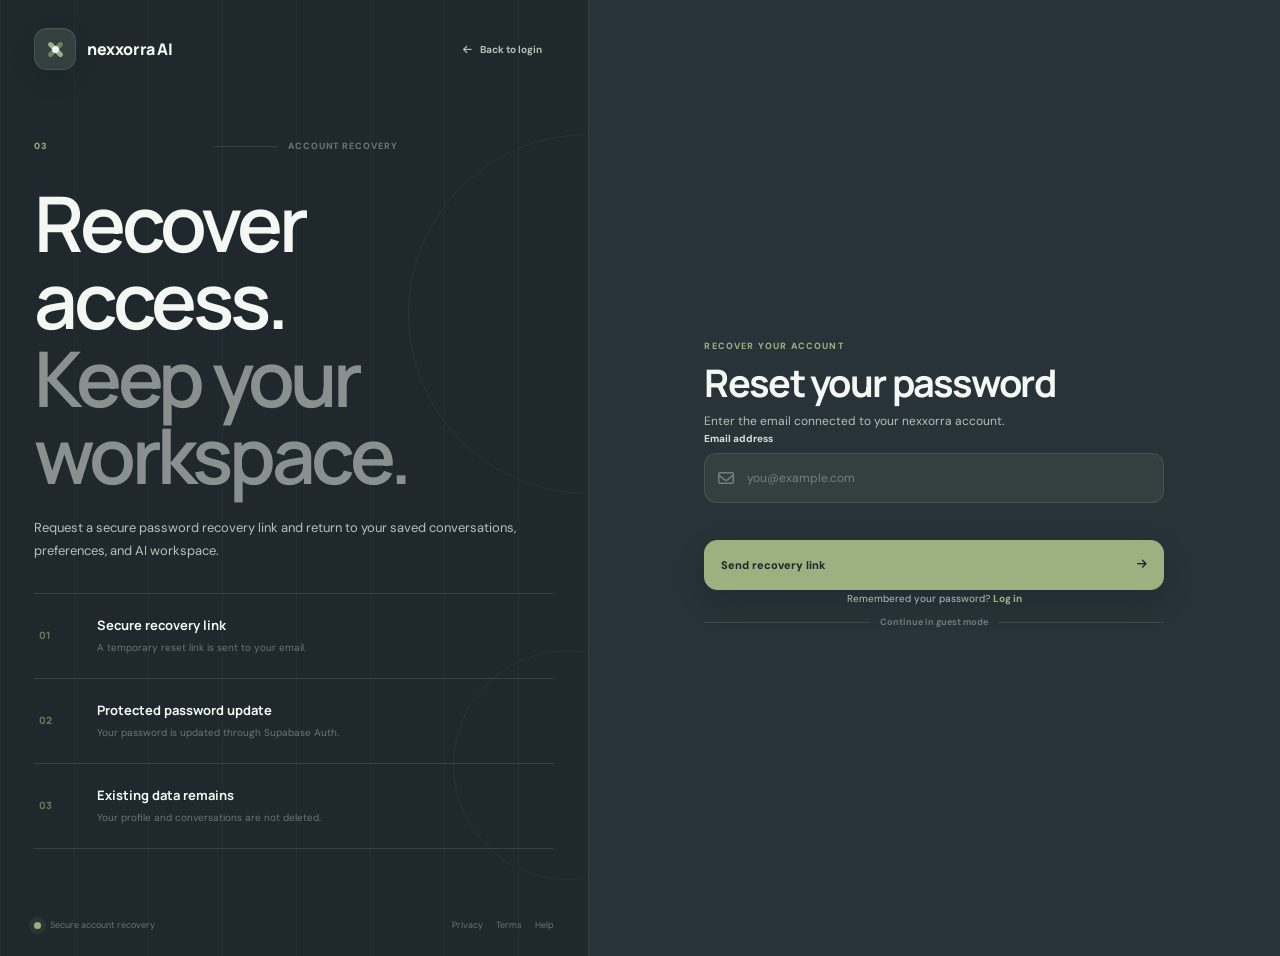
==== commit 702786ba: "change in spelling" ====
--- a/forgot-password.html
+++ b/forgot-password.html
@@ -10,7 +10,7 @@
 
     <meta
         name="description"
-        content="Recover your Nexora AI account or securely create a new password."
+        content="Recover your nexxorra AI account or securely create a new password."
     >
 
     <meta
@@ -18,7 +18,7 @@
         content="#273338"
     >
 
-    <title>Recover Account — Nexora AI</title>
+    <title>Recover Account — nexxorra AI</title>
 
     <link
         rel="preconnect"
@@ -59,7 +59,7 @@
 
 <body class="auth-page">
     <noscript class="noscript-alert">
-        JavaScript is required to recover your Nexora AI account.
+        JavaScript is required to recover your nexxorra AI account.
     </noscript>
 
     <main class="auth-shell">
@@ -76,7 +76,7 @@
                 <a
                     class="auth-brand"
                     href="index.html"
-                    aria-label="Nexora AI home"
+                    aria-label="nexxorra AI home"
                 >
                     <span class="auth-brand-symbol">
                         <span class="auth-symbol-line auth-symbol-line-one"></span>
@@ -85,7 +85,7 @@
                     </span>
 
                     <span class="auth-brand-name">
-                        Nexora AI
+                        nexxorra AI
                     </span>
                 </a>
 
@@ -209,7 +209,7 @@
                         </h2>
 
                         <p>
-                            Enter the email connected to your Nexora account.
+                            Enter the email connected to your nexxorra account.
                         </p>
                     </header>
 
@@ -641,7 +641,7 @@
                     </h3>
 
                     <p>
-                        Your Nexora account password was updated successfully.
+                        Your nexxorra account password was updated successfully.
                         You can now return to your AI workspace.
                     </p>
 
@@ -650,7 +650,7 @@
                         href="index.html"
                     >
                         <span class="auth-submit-text">
-                            Continue to Nexora
+                            Continue to nexxorra
                         </span>
 
                         <i
--- a/nex.css
+++ b/nex.css
@@ -1,5 +1,5 @@
 /* =========================================================
-   NEXORA AI — GLOBAL DESIGN SYSTEM
+   nexxorra AI — GLOBAL DESIGN SYSTEM
    File: nex.css
 ========================================================= */
 
--- a/auth.css
+++ b/auth.css
@@ -1,5 +1,5 @@
 /* =========================================================
-   NEXORA AI — AUTHENTICATION PAGES
+   nexxorra AI — AUTHENTICATION PAGES
    File: auth.css
 ========================================================= */
 
@@ -1411,12 +1411,11 @@
     transform: translateX(12px);
 }
 
+.nexxorra-auth-offline .auth-submit-button,
+.nexxorra-auth-offline .oauth-button {
+    opacity: 0.58;
+}
 
 .auth-form[data-submitting="true"] {
     pointer-events: none;
-}
-
-.nexora-auth-offline .auth-submit-button,
-.nexora-auth-offline .oauth-button {
-    opacity: 0.58;
-}
+}
--- a/responsive.css
+++ b/responsive.css
@@ -1,5 +1,5 @@
 /* =========================================================
-   NEXORA AI — RESPONSIVE STYLES
+   nexxorra AI — RESPONSIVE STYLES
    File: responsive.css
 
    Load order:
@@ -91,7 +91,7 @@
 
 @media (min-width: 1025px) and (max-width: 1199px) {
 
-    .nexora-shell {
+    .nexxorra-shell {
         grid-template-columns: 70px minmax(0, 1fr);
     }
 
@@ -150,7 +150,7 @@
 
 @media (min-width: 769px) and (max-width: 1024px) {
 
-    .nexora-shell {
+    .nexxorra-shell {
         grid-template-columns: 68px minmax(0, 1fr);
     }
 
@@ -250,7 +250,7 @@
 
 @media (min-width: 601px) and (max-width: 768px) {
 
-    .nexora-shell {
+    .nexxorra-shell {
         display: block;
     }
 
@@ -290,7 +290,7 @@
         flex: 1;
     }
 
-    .nexora-symbol,
+    .nexxorra-symbol,
     .rail-separator,
     #chatViewButton,
     .rail-bottom .rail-action {
@@ -322,7 +322,7 @@
         transform: translateY(100%);
     }
 
-    .nexora-shell.memory-open .memory-tray {
+    .nexxorra-shell.memory-open .memory-tray {
         transform: translateY(0);
     }
 
@@ -440,11 +440,11 @@
         overflow-x: hidden;
     }
 
-    .nexora-app {
+    .nexxorra-app {
         min-height: 100dvh;
     }
 
-    .nexora-shell {
+    .nexxorra-shell {
         width: 100%;
         display: block;
     }
@@ -488,7 +488,7 @@
         flex: 1;
     }
 
-    .nexora-symbol,
+    .nexxorra-symbol,
     .rail-separator,
     #chatViewButton,
     .rail-bottom .rail-action {
@@ -534,7 +534,7 @@
         transform: translateY(102%);
     }
 
-    .nexora-shell.memory-open .memory-tray {
+    .nexxorra-shell.memory-open .memory-tray {
         transform: translateY(0);
     }
 
@@ -755,17 +755,17 @@
         max-width: calc(100vw - 68px);
     }
 
-    .nexora-code-block {
+    .nexxorra-code-block {
         max-width: calc(100vw - 68px);
         margin-inline: 0;
         border-radius: 11px;
     }
 
-    .nexora-code-block pre {
+    .nexxorra-code-block pre {
         padding: 14px;
     }
 
-    .nexora-code-block code {
+    .nexxorra-code-block code {
         font-size: 11px;
     }
 
@@ -886,7 +886,7 @@
         display: none;
     }
 
-    .nexora-modal {
+    .nexxorra-modal {
         align-items: end;
         padding: 8px;
     }
@@ -999,7 +999,7 @@
         width: 100%;
     }
 
-    .nexora-code-block {
+    .nexxorra-code-block {
         max-width: calc(100vw - 18px);
     }
 
@@ -1160,8 +1160,8 @@
 
 @supports (height: 100dvh) {
 
-    .nexora-app,
-    .nexora-shell,
+    .nexxorra-app,
+    .nexxorra-shell,
     .product-stage {
         min-height: 100dvh;
     }
@@ -1251,7 +1251,7 @@
     .command-rail,
     .prompt-path,
     .user-turn-content,
-    .nexora-code-block,
+    .nexxorra-code-block,
     .modal-panel {
         border-color: rgba(156, 176, 128, 0.42);
     }
@@ -1283,7 +1283,7 @@
         display: none !important;
     }
 
-    .nexora-shell,
+    .nexxorra-shell,
     .product-stage {
         display: block;
         height: auto;
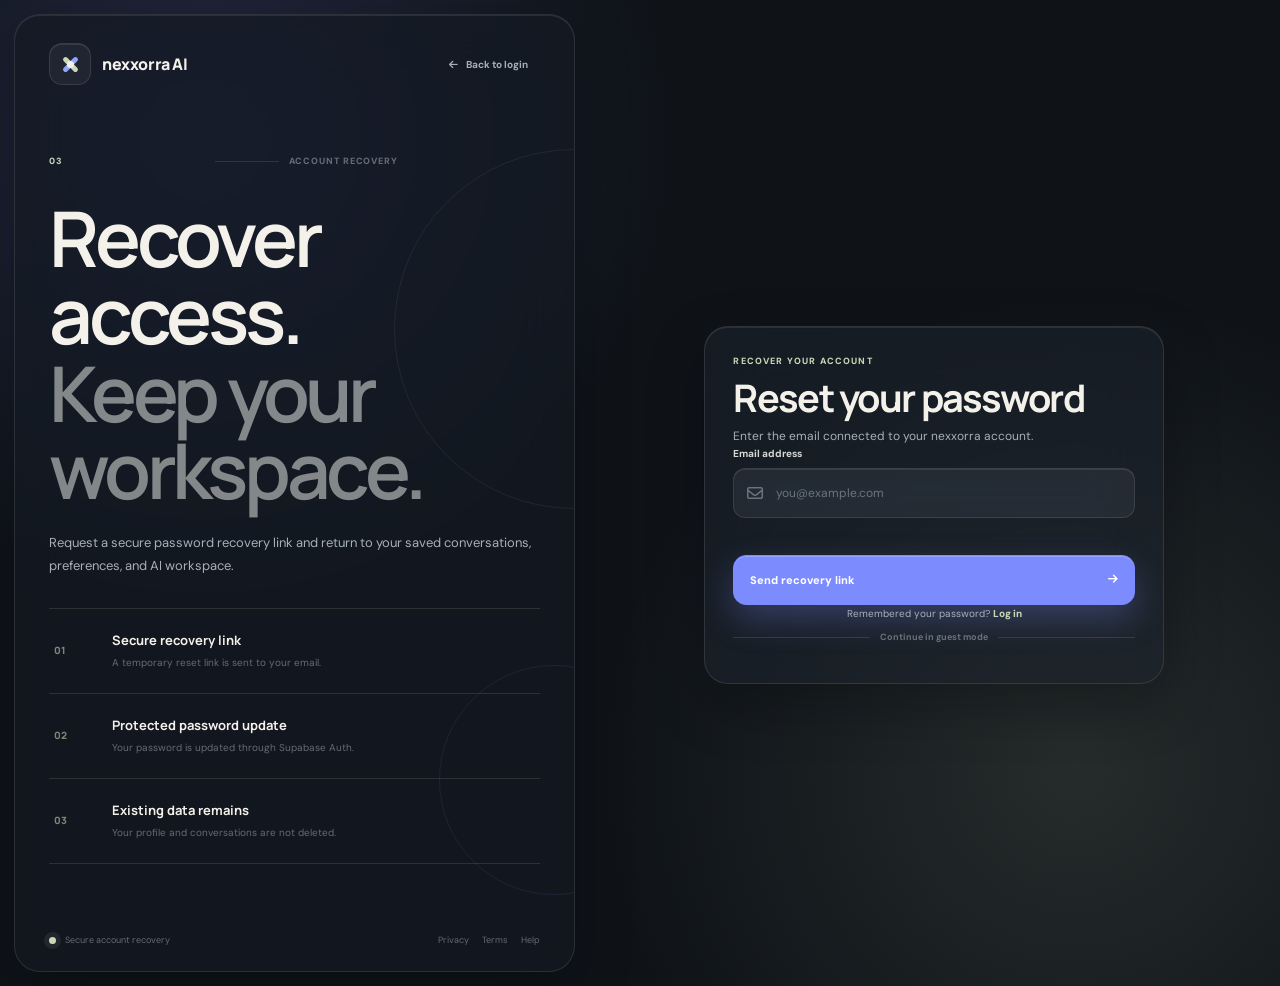
==== commit e04fa9f2: "Added some extra files and updated old files" ====
--- a/forgot-password.html
+++ b/forgot-password.html
@@ -15,7 +15,7 @@
 
     <meta
         name="theme-color"
-        content="#273338"
+        content="#810B38"
     >
 
     <title>Recover Account — nexxorra AI</title>
--- a/nex.css
+++ b/nex.css
@@ -8,42 +8,43 @@
    1. DESIGN TOKENS
 ========================================================= */
 
+
 :root {
-    --bg-main: #273338;
-    --bg-deep: #1f292d;
-
-    --surface: #32413f;
-    --surface-light: #3b4d48;
-    --surface-soft: rgba(50, 65, 63, 0.72);
-
-    --primary: #9CB080;
-    --primary-hover: #abc08f;
-    --primary-soft: rgba(156, 176, 128, 0.1);
-
-    --secondary: #618764;
-    --secondary-soft: rgba(97, 135, 100, 0.12);
-
-    --accent: #2B5748;
-    --accent-light: #376b5b;
-
-    --text-main: #F4F7F2;
-    --text-soft: #D7DED8;
-    --text-muted: #B5C0B8;
-    --text-faint: rgba(181, 192, 184, 0.5);
-
-    --border: rgba(156, 176, 128, 0.18);
-    --border-strong: rgba(156, 176, 128, 0.34);
-
-    --danger: #e6a4a4;
-    --danger-bg: rgba(220, 105, 105, 0.09);
-    --danger-border: rgba(220, 105, 105, 0.22);
-
-    --success: #a9c58f;
-    --warning: #d8c68f;
-
-    --shadow-small: 0 8px 24px rgba(7, 11, 12, 0.12);
-    --shadow-medium: 0 18px 46px rgba(7, 11, 12, 0.22);
-    --shadow-large: 0 30px 80px rgba(7, 11, 12, 0.38);
+    --bg-main: #0F1318;
+    --bg-deep: #151A21;
+
+    --surface: #1C232C;
+    --surface-light: #252E39;
+    --surface-soft: rgba(28, 35, 44, 0.78);
+
+    --primary: #C9D8B6;
+    --primary-hover: #D8E5C8;
+    --primary-soft: rgba(201, 216, 182, 0.10);
+
+    --secondary: #8FA6FF;
+    --secondary-soft: rgba(143, 166, 255, 0.12);
+
+    --accent: #7C8CFF;
+    --accent-light: #9AA8FF;
+
+    --text-main: #F4F1EA;
+    --text-soft: #D7D9D4;
+    --text-muted: #A7B0B8;
+    --text-faint: rgba(167, 176, 184, 0.55);
+
+    --border: rgba(201, 216, 182, 0.14);
+    --border-strong: rgba(201, 216, 182, 0.28);
+
+    --danger: #F09AA4;
+    --danger-bg: rgba(240, 154, 164, 0.09);
+    --danger-border: rgba(240, 154, 164, 0.22);
+
+    --success: #A9C58F;
+    --warning: #D8C68F;
+
+    --shadow-small: 0 8px 24px rgba(3, 7, 10, 0.18);
+    --shadow-medium: 0 18px 46px rgba(3, 7, 10, 0.28);
+    --shadow-large: 0 30px 80px rgba(3, 7, 10, 0.42);
 
     --radius-small: 8px;
     --radius-medium: 12px;
@@ -65,41 +66,41 @@
 ========================================================= */
 
 html[data-theme="light"] {
-    --bg-main: #edf1e8;
-    --bg-deep: #e2e8dc;
-
-    --surface: #f8faf5;
-    --surface-light: #ffffff;
-    --surface-soft: rgba(255, 255, 255, 0.78);
-
-    --primary: #687f51;
-    --primary-hover: #5a7046;
-    --primary-soft: rgba(104, 127, 81, 0.1);
-
-    --secondary: #52775b;
-    --secondary-soft: rgba(82, 119, 91, 0.1);
-
-    --accent: #315f50;
-    --accent-light: #3d705f;
-
-    --text-main: #1f2925;
-    --text-soft: #34413b;
-    --text-muted: #66736b;
-    --text-faint: rgba(72, 87, 78, 0.55);
-
-    --border: rgba(74, 96, 77, 0.16);
-    --border-strong: rgba(74, 96, 77, 0.32);
-
-    --danger: #a44f4f;
-    --danger-bg: rgba(170, 74, 74, 0.08);
-    --danger-border: rgba(170, 74, 74, 0.18);
+    --bg-main: #F6F4EE;
+    --bg-deep: #ECE9E0;
+
+    --surface: #FFFFFF;
+    --surface-light: #F9F7F1;
+    --surface-soft: rgba(255, 255, 255, 0.82);
+
+    --primary: #607357;
+    --primary-hover: #52654A;
+    --primary-soft: rgba(96, 115, 87, 0.10);
+
+    --secondary: #6478D8;
+    --secondary-soft: rgba(100, 120, 216, 0.10);
+
+    --accent: #5267CC;
+    --accent-light: #6F82DE;
+
+    --text-main: #20262B;
+    --text-soft: #3A444C;
+    --text-muted: #66727C;
+    --text-faint: rgba(87, 99, 108, 0.55);
+
+    --border: rgba(45, 57, 66, 0.12);
+    --border-strong: rgba(45, 57, 66, 0.22);
+
+    --danger: #B34D5A;
+    --danger-bg: rgba(179, 77, 90, 0.08);
+    --danger-border: rgba(179, 77, 90, 0.18);
 
     --success: #557745;
-    --warning: #8c7534;
-
-    --shadow-small: 0 8px 24px rgba(34, 48, 39, 0.08);
-    --shadow-medium: 0 18px 46px rgba(34, 48, 39, 0.13);
-    --shadow-large: 0 30px 80px rgba(34, 48, 39, 0.18);
+    --warning: #8C7534;
+
+    --shadow-small: 0 8px 24px rgba(27, 34, 39, 0.07);
+    --shadow-medium: 0 18px 46px rgba(27, 34, 39, 0.11);
+    --shadow-large: 0 30px 80px rgba(27, 34, 39, 0.16);
 }
 
 
@@ -227,7 +228,7 @@
 }
 
 ::selection {
-    background: rgba(156, 176, 128, 0.28);
+    background: rgba(201, 216, 182, 0.28);
     color: var(--text-main);
 }
 
@@ -239,7 +240,7 @@
 * {
     scrollbar-width: thin;
     scrollbar-color:
-        rgba(156, 176, 128, 0.2)
+        rgba(201, 216, 182, 0.2)
         transparent;
 }
 
@@ -255,12 +256,12 @@
 *::-webkit-scrollbar-thumb {
     border: 2px solid transparent;
     border-radius: var(--radius-pill);
-    background: rgba(156, 176, 128, 0.2);
+    background: rgba(201, 216, 182, 0.2);
     background-clip: padding-box;
 }
 
 *::-webkit-scrollbar-thumb:hover {
-    background: rgba(156, 176, 128, 0.34);
+    background: rgba(201, 216, 182, 0.34);
     background-clip: padding-box;
 }
 
@@ -380,13 +381,13 @@
     z-index: 100;
     min-height: 68px;
     border-bottom: 1px solid var(--border);
-    background: rgba(31, 41, 45, 0.9);
+    background: rgba(21, 26, 33, 0.9);
     backdrop-filter: blur(14px);
     -webkit-backdrop-filter: blur(14px);
 }
 
 html[data-theme="light"] .site-navbar {
-    background: rgba(237, 241, 232, 0.9);
+    background: rgba(246, 244, 238, 0.9);
 }
 
 .navbar-inner {
@@ -671,14 +672,14 @@
 .form-control:hover,
 .form-select:hover,
 .form-textarea:hover {
-    border-color: rgba(156, 176, 128, 0.28);
+    border-color: rgba(201, 216, 182, 0.28);
 }
 
 .form-control:focus,
 .form-select:focus,
 .form-textarea:focus {
-    border-color: rgba(156, 176, 128, 0.55);
-    box-shadow: 0 0 0 3px rgba(156, 176, 128, 0.08);
+    border-color: rgba(201, 216, 182, 0.55);
+    box-shadow: 0 0 0 3px rgba(201, 216, 182, 0.08);
 }
 
 .form-control[aria-invalid="true"],
@@ -813,7 +814,7 @@
 .panel-soft {
     border: 1px solid var(--border);
     border-radius: var(--radius-large);
-    background: rgba(50, 65, 63, 0.5);
+    background: rgba(28, 35, 44, 0.5);
 }
 
 .card {
@@ -828,7 +829,7 @@
 }
 
 .card:hover {
-    border-color: rgba(156, 176, 128, 0.3);
+    border-color: rgba(201, 216, 182, 0.3);
     transform: translateY(-2px);
 }
 
@@ -1039,18 +1040,18 @@
 }
 
 .alert-info .alert-icon {
-    background: rgba(97, 135, 100, 0.14);
+    background: rgba(124, 140, 255, 0.14);
     color: var(--primary);
 }
 
 .alert-success {
-    border-color: rgba(156, 176, 128, 0.22);
-    background: rgba(156, 176, 128, 0.08);
+    border-color: rgba(201, 216, 182, 0.22);
+    background: rgba(201, 216, 182, 0.08);
     color: var(--text-muted);
 }
 
 .alert-success .alert-icon {
-    background: rgba(156, 176, 128, 0.12);
+    background: rgba(201, 216, 182, 0.12);
     color: var(--success);
 }
 
@@ -1073,7 +1074,7 @@
 .spinner {
     width: 20px;
     height: 20px;
-    border: 2px solid rgba(156, 176, 128, 0.18);
+    border: 2px solid rgba(201, 216, 182, 0.18);
     border-top-color: var(--primary);
     border-radius: 50%;
     animation: spinner-rotate 700ms linear infinite;
@@ -1085,9 +1086,9 @@
     background:
         linear-gradient(
             90deg,
-            rgba(156, 176, 128, 0.05),
-            rgba(156, 176, 128, 0.14),
-            rgba(156, 176, 128, 0.05)
+            rgba(201, 216, 182, 0.05),
+            rgba(201, 216, 182, 0.14),
+            rgba(201, 216, 182, 0.05)
         );
     background-size: 220% 100%;
     animation: skeleton-move 1.3s ease-in-out infinite;
@@ -1558,4 +1559,88 @@
         animation-iteration-count: 1 !important;
         transition-duration: 0.01ms !important;
     }
-}+}
+/* =========================================================
+   NEXXORRA — FULL GLASSMORPHISM LAYER
+========================================================= */
+
+:root {
+    --glass-bg: rgba(28, 35, 44, 0.58);
+    --glass-bg-strong: rgba(21, 26, 33, 0.76);
+    --glass-bg-soft: rgba(255, 255, 255, 0.055);
+    --glass-border: rgba(244, 241, 234, 0.11);
+    --glass-border-strong: rgba(201, 216, 182, 0.22);
+    --glass-highlight: inset 0 1px 0 rgba(255, 255, 255, 0.09);
+    --glass-shadow: 0 20px 55px rgba(2, 6, 10, 0.30);
+    --glass-shadow-soft: 0 10px 30px rgba(2, 6, 10, 0.20);
+    --glass-blur: blur(22px) saturate(135%);
+    --glass-blur-heavy: blur(30px) saturate(145%);
+}
+
+html[data-theme="light"] {
+    --glass-bg: rgba(255, 255, 255, 0.62);
+    --glass-bg-strong: rgba(246, 244, 238, 0.80);
+    --glass-bg-soft: rgba(255, 255, 255, 0.45);
+    --glass-border: rgba(32, 38, 43, 0.10);
+    --glass-border-strong: rgba(82, 103, 204, 0.18);
+    --glass-highlight: inset 0 1px 0 rgba(255, 255, 255, 0.78);
+    --glass-shadow: 0 20px 55px rgba(27, 34, 39, 0.13);
+    --glass-shadow-soft: 0 10px 30px rgba(27, 34, 39, 0.09);
+}
+
+body,
+.page-shell,
+.auth-page {
+    background:
+        radial-gradient(circle at 12% 8%, rgba(124, 140, 255, 0.15), transparent 34%),
+        radial-gradient(circle at 88% 14%, rgba(201, 216, 182, 0.11), transparent 31%),
+        radial-gradient(circle at 52% 100%, rgba(143, 166, 255, 0.09), transparent 38%),
+        var(--bg-main);
+    background-attachment: fixed;
+}
+
+.site-navbar,
+.panel,
+.panel-soft,
+.card,
+.dropdown-menu,
+.modal-content,
+.toast,
+.alert,
+.form-control,
+.form-select,
+.form-textarea {
+    border-color: var(--glass-border);
+    background: var(--glass-bg);
+    box-shadow: var(--glass-highlight), var(--glass-shadow-soft);
+    backdrop-filter: var(--glass-blur);
+    -webkit-backdrop-filter: var(--glass-blur);
+}
+
+.site-navbar {
+    background: var(--glass-bg-strong);
+}
+
+.button-secondary,
+.button-ghost:hover:not(:disabled),
+.input-action:hover,
+.dropdown-item:hover {
+    border-color: var(--glass-border);
+    background: var(--glass-bg-soft);
+}
+
+.button-primary {
+    box-shadow:
+        inset 0 1px 0 rgba(255, 255, 255, 0.18),
+        0 12px 30px rgba(124, 140, 255, 0.24);
+}
+
+.form-control:focus,
+.form-select:focus,
+.form-textarea:focus {
+    background: var(--glass-bg-strong);
+    box-shadow:
+        0 0 0 3px rgba(124, 140, 255, 0.13),
+        var(--glass-highlight),
+        var(--glass-shadow-soft);
+}
--- a/auth.css
+++ b/auth.css
@@ -44,7 +44,7 @@
     background:
         linear-gradient(
             90deg,
-            rgba(156, 176, 128, 0.035) 1px,
+            rgba(201, 216, 182, 0.035) 1px,
             transparent 1px
         ),
         var(--bg-deep);
@@ -58,7 +58,7 @@
     right: -180px;
     width: 360px;
     height: 360px;
-    border: 1px solid rgba(156, 176, 128, 0.08);
+    border: 1px solid rgba(201, 216, 182, 0.08);
     border-radius: 50%;
     pointer-events: none;
 }
@@ -70,7 +70,7 @@
     bottom: 8%;
     width: 230px;
     height: 230px;
-    border: 1px solid rgba(97, 135, 100, 0.1);
+    border: 1px solid rgba(124, 140, 255, 0.1);
     border-radius: 50%;
     pointer-events: none;
 }
@@ -260,7 +260,7 @@
 }
 
 .auth-benefit-number {
-    color: rgba(156, 176, 128, 0.58);
+    color: rgba(201, 216, 182, 0.58);
     font-family: var(--font-heading);
     font-size: 10px;
     font-weight: 800;
@@ -310,7 +310,7 @@
     height: 7px;
     border-radius: 50%;
     background: var(--primary);
-    box-shadow: 0 0 0 5px rgba(156, 176, 128, 0.08);
+    box-shadow: 0 0 0 5px rgba(201, 216, 182, 0.08);
 }
 
 .auth-brand-footer nav {
@@ -436,8 +436,8 @@
 }
 
 .auth-status.auth-status-success {
-    border-color: rgba(156, 176, 128, 0.26);
-    background: rgba(156, 176, 128, 0.07);
+    border-color: rgba(201, 216, 182, 0.26);
+    background: rgba(201, 216, 182, 0.07);
 }
 
 .auth-status.auth-status-error {
@@ -610,12 +610,12 @@
 }
 
 .auth-input-wrapper:hover {
-    border-color: rgba(156, 176, 128, 0.28);
+    border-color: rgba(201, 216, 182, 0.28);
 }
 
 .auth-input-wrapper:focus-within {
-    border-color: rgba(156, 176, 128, 0.56);
-    box-shadow: 0 0 0 3px rgba(156, 176, 128, 0.08);
+    border-color: rgba(201, 216, 182, 0.56);
+    box-shadow: 0 0 0 3px rgba(201, 216, 182, 0.08);
 }
 
 .auth-input-wrapper.has-error {
@@ -815,7 +815,7 @@
 .auth-submit-loader {
     width: 17px;
     height: 17px;
-    border: 2px solid rgba(31, 41, 45, 0.2);
+    border: 2px solid rgba(21, 26, 33, 0.2);
     border-top-color: var(--bg-deep);
     border-radius: 50%;
     animation: auth-spinner 700ms linear infinite;
@@ -907,7 +907,7 @@
     place-items: center;
     align-content: center;
     gap: 12px;
-    background: rgba(31, 41, 45, 0.86);
+    background: rgba(21, 26, 33, 0.86);
     color: var(--text-main);
     font-size: 10px;
     font-weight: 700;
@@ -922,7 +922,7 @@
 .auth-page-spinner {
     width: 30px;
     height: 30px;
-    border: 3px solid rgba(156, 176, 128, 0.17);
+    border: 3px solid rgba(201, 216, 182, 0.17);
     border-top-color: var(--primary);
     border-radius: 50%;
     animation: auth-spinner 700ms linear infinite;
@@ -1002,7 +1002,7 @@
 
 .password-requirement i {
     width: 14px;
-    color: rgba(181, 192, 184, 0.4);
+    color: rgba(201, 216, 182, 0.4);
 }
 
 .password-requirement.valid {
@@ -1031,7 +1031,7 @@
     height: 62px;
     display: grid;
     place-items: center;
-    border: 1px solid rgba(156, 176, 128, 0.25);
+    border: 1px solid rgba(201, 216, 182, 0.25);
     border-radius: 18px;
     background: var(--primary-soft);
     color: var(--primary);
@@ -1384,7 +1384,7 @@
 }
 
 .auth-input-wrapper.has-valid {
-    border-color: rgba(156, 176, 128, 0.38);
+    border-color: rgba(201, 216, 182, 0.38);
 }
 
 .auth-input-wrapper.has-valid .auth-input-icon {
@@ -1418,4 +1418,124 @@
 
 .auth-form[data-submitting="true"] {
     pointer-events: none;
-}+}
+
+/* =========================================================
+   NEXXORRA — AUTH AESTHETIC COLOR POLISH
+========================================================= */
+
+.auth-brand-panel {
+    background:
+        radial-gradient(circle at 72% 18%, rgba(143, 166, 255, 0.10), transparent 30%),
+        linear-gradient(90deg, rgba(201, 216, 182, 0.025) 1px, transparent 1px),
+        var(--bg-deep);
+}
+
+.auth-form-panel {
+    background: var(--bg-main);
+}
+
+.auth-input-wrapper,
+.oauth-button,
+.auth-status {
+    border-color: var(--border);
+    background: var(--surface);
+}
+
+.auth-input-wrapper:focus-within {
+    border-color: rgba(143, 166, 255, 0.52);
+    box-shadow: 0 0 0 3px rgba(143, 166, 255, 0.10);
+}
+
+.auth-submit-button {
+    border-color: var(--accent);
+    background: var(--accent);
+    color: #FFFFFF;
+}
+
+.auth-submit-button:hover:not(:disabled) {
+    border-color: var(--accent-light);
+    background: var(--accent-light);
+}
+
+html[data-theme="light"] .auth-brand-panel {
+    background:
+        radial-gradient(circle at 72% 18%, rgba(100, 120, 216, 0.08), transparent 30%),
+        var(--bg-deep);
+}
+
+/* =========================================================
+   NEXXORRA — AUTH GLASSMORPHISM OVERRIDES
+========================================================= */
+
+.auth-page {
+    background:
+        radial-gradient(circle at 16% 14%, rgba(124, 140, 255, 0.18), transparent 34%),
+        radial-gradient(circle at 84% 78%, rgba(201, 216, 182, 0.12), transparent 36%),
+        var(--bg-main);
+}
+
+.auth-brand-panel {
+    margin: 14px;
+    min-height: calc(100dvh - 28px);
+    border: 1px solid var(--glass-border);
+    border-radius: 26px;
+    background: var(--glass-bg-strong);
+    box-shadow: var(--glass-highlight), var(--glass-shadow);
+    backdrop-filter: var(--glass-blur-heavy);
+    -webkit-backdrop-filter: var(--glass-blur-heavy);
+}
+
+.auth-form-panel {
+    background: transparent;
+}
+
+.auth-form-container {
+    padding: 28px;
+    border: 1px solid var(--glass-border);
+    border-radius: 24px;
+    background: var(--glass-bg);
+    box-shadow: var(--glass-highlight), var(--glass-shadow);
+    backdrop-filter: var(--glass-blur-heavy);
+    -webkit-backdrop-filter: var(--glass-blur-heavy);
+}
+
+.auth-brand-symbol,
+.auth-status,
+.oauth-button,
+.auth-input-wrapper,
+.auth-checkbox-box,
+.auth-success-icon {
+    border-color: var(--glass-border);
+    background: var(--glass-bg-soft);
+    box-shadow: var(--glass-highlight);
+    backdrop-filter: var(--glass-blur);
+    -webkit-backdrop-filter: var(--glass-blur);
+}
+
+.oauth-button:hover:not(:disabled),
+.auth-input-wrapper:hover,
+.password-toggle-button:hover {
+    border-color: var(--glass-border-strong);
+    background: rgba(255,255,255,0.085);
+}
+
+.auth-input-wrapper:focus-within {
+    border-color: rgba(143, 166, 255, 0.44);
+    background: rgba(255,255,255,0.075);
+    box-shadow:
+        0 0 0 4px rgba(124, 140, 255, 0.10),
+        var(--glass-highlight);
+}
+
+.auth-submit-button {
+    box-shadow:
+        inset 0 1px 0 rgba(255,255,255,0.20),
+        0 14px 34px rgba(124, 140, 255, 0.28);
+}
+
+.auth-page-loader {
+    background: rgba(7, 10, 15, 0.58);
+    backdrop-filter: blur(24px) saturate(140%);
+    -webkit-backdrop-filter: blur(24px) saturate(140%);
+}
--- a/responsive.css
+++ b/responsive.css
@@ -1,107 +1,307 @@
 /* =========================================================
-   nexxorra AI — RESPONSIVE STYLES
+   NEXXORRA AI — RESPONSIVE SYSTEM
    File: responsive.css
-
-   Load order:
-   1. nex.css
-   2. style.css
-   3. responsive.css
+   Part 1: Base Safety, Ultra-Wide, Desktop, Laptop,
+           Tablet Landscape
 ========================================================= */
 
 
 /* =========================================================
-   1. LARGE DESKTOPS
+   1. RESPONSIVE SAFETY FOUNDATION
 ========================================================= */
 
-@media (min-width: 1500px) {
-
+html,
+body {
+    width: 100%;
+    max-width: 100%;
+    min-height: 100%;
+    overflow-x: hidden;
+}
+
+html {
+    -webkit-text-size-adjust: 100%;
+    text-size-adjust: 100%;
+}
+
+body.nexxorra-app {
+    width: 100%;
+    max-width: 100vw;
+    min-height: 100vh;
+    min-height: 100dvh;
+    overflow: hidden;
+}
+
+.nexxorra-shell,
+.product-stage,
+.conversation-dock,
+.chat-canvas,
+.command-deck,
+.command-form,
+.command-form-main,
+.command-input,
+.conversation-stream,
+.conversation-origin,
+.turn-main,
+.ai-turn-content,
+.user-turn-content {
+    min-width: 0;
+    max-width: 100%;
+}
+
+.nexxorra-shell {
+    height: 100vh;
+    height: 100dvh;
+}
+
+.product-stage {
+    height: 100vh;
+    height: 100dvh;
+}
+
+.chat-canvas {
+    overscroll-behavior: contain;
+    -webkit-overflow-scrolling: touch;
+}
+
+button,
+a,
+input,
+textarea {
+    max-width: 100%;
+}
+
+textarea {
+    overflow-x: hidden;
+}
+
+pre,
+code,
+.ai-turn-content,
+.user-turn-content {
+    max-width: 100%;
+}
+
+.ai-turn-content pre,
+.markdown-response pre,
+.code-block {
+    overflow-x: auto;
+    -webkit-overflow-scrolling: touch;
+}
+
+
+/* =========================================================
+   2. VIEWPORT HEIGHT STABILITY
+========================================================= */
+
+@supports (height: 100svh) {
+    body.nexxorra-app,
+    .nexxorra-shell,
     .product-stage {
-        grid-template-rows: 78px minmax(0, 1fr) auto;
+        min-height: 100svh;
+        height: 100svh;
+    }
+}
+
+@supports (height: 100dvh) {
+    body.nexxorra-app,
+    .nexxorra-shell,
+    .product-stage {
+        min-height: 100dvh;
+        height: 100dvh;
+    }
+}
+
+
+/* =========================================================
+   3. SHARED DESKTOP CONTENT CONTROL
+========================================================= */
+
+.conversation-origin,
+.conversation-stream,
+.typing-turn,
+.conversation-end {
+    width: min(100%, 1040px);
+    margin-inline: auto;
+}
+
+.command-deck {
+    width: 100%;
+}
+
+.command-form,
+.generation-strip,
+.stage-footer {
+    width: min(
+        calc(100% - 36px),
+        1120px
+    );
+    margin-inline: auto;
+}
+
+.conversation-dock {
+    width: auto;
+}
+
+.user-turn,
+.ai-turn {
+    width: 100%;
+}
+
+.user-turn-content,
+.ai-turn-content {
+    overflow-wrap: anywhere;
+    word-break: normal;
+}
+
+
+/* =========================================================
+   4. ULTRA-WIDE SCREENS
+   1800px AND ABOVE
+========================================================= */
+
+@media (min-width: 1800px) {
+    .nexxorra-shell {
+        grid-template-columns:
+            84px minmax(0, 1fr);
+    }
+
+    .command-rail {
+        padding:
+            20px 15px;
+    }
+
+    .memory-tray {
+        left: 84px;
+        width: 390px;
+        padding:
+            28px 22px 22px;
+    }
+
+    .product-stage {
+        grid-template-rows:
+            82px minmax(0, 1fr) auto;
     }
 
     .conversation-dock {
-        max-width: 1500px;
-        width: calc(100% - 44px);
-        margin-inline: auto;
-        margin-top: 14px;
+        margin:
+            14px 28px 0;
+        padding:
+            0 16px 0 20px;
+        border-radius: 18px;
+    }
+
+    .dock-identity h1 {
+        max-width: 620px;
+        font-size: 14px;
     }
 
     .chat-canvas {
-        padding-top: 58px;
-        padding-inline: 48px;
+        padding-inline:
+            clamp(44px, 5vw, 110px);
     }
 
     .conversation-origin,
     .conversation-stream,
-    .typing-turn {
-        width: min(100%, 980px);
+    .typing-turn,
+    .conversation-end {
+        width: min(100%, 1160px);
+    }
+
+    .origin-heading h2 {
+        max-width: 980px;
+        font-size:
+            clamp(66px, 5.2vw, 92px);
+    }
+
+    .prompt-paths {
+        width: min(100%, 900px);
     }
 
     .command-form,
     .generation-strip,
     .stage-footer {
-        width: min(100%, 980px);
-    }
-
-    .origin-heading {
-        max-width: 850px;
-    }
-
-    .prompt-paths {
-        width: min(100%, 840px);
-    }
-
-    .origin-heading h2 {
-        font-size: clamp(58px, 5vw, 82px);
-    }
-
-    .ai-turn-content {
-        font-size: 15px;
+        width: min(
+            calc(100% - 56px),
+            1240px
+        );
+    }
+
+    .command-form-main {
+        min-height: 84px;
+    }
+
+    .command-input textarea {
+        max-height: 260px;
     }
 }
 
 
 /* =========================================================
-   2. STANDARD DESKTOPS
+   5. LARGE DESKTOP
+   1441px TO 1799px
 ========================================================= */
 
-@media (min-width: 1200px) and (max-width: 1499px) {
-
+@media (
+    min-width: 1441px
+) and (
+    max-width: 1799px
+) {
     .conversation-origin,
     .conversation-stream,
-    .typing-turn {
-        width: min(100%, 900px);
+    .typing-turn,
+    .conversation-end {
+        width: min(100%, 1080px);
+    }
+
+    .chat-canvas {
+        padding-inline:
+            clamp(34px, 4vw, 76px);
+    }
+
+    .origin-heading h2 {
+        max-width: 900px;
+        font-size:
+            clamp(58px, 5vw, 78px);
+    }
+
+    .prompt-paths {
+        width: min(100%, 820px);
     }
 
     .command-form,
     .generation-strip,
     .stage-footer {
-        width: min(100%, 920px);
-    }
-
-    .origin-heading h2 {
-        font-size: clamp(48px, 5.4vw, 72px);
+        width: min(
+            calc(100% - 46px),
+            1160px
+        );
     }
 }
 
 
 /* =========================================================
-   3. SMALL DESKTOPS AND LAPTOPS
+   6. STANDARD DESKTOP
+   1201px TO 1440px
 ========================================================= */
 
-@media (min-width: 1025px) and (max-width: 1199px) {
-
+@media (
+    min-width: 1201px
+) and (
+    max-width: 1440px
+) {
     .nexxorra-shell {
-        grid-template-columns: 70px minmax(0, 1fr);
+        grid-template-columns:
+            72px minmax(0, 1fr);
     }
 
     .command-rail {
-        padding-inline: 10px;
-    }
-
-    .memory-tray {
-        left: 70px;
-        width: 330px;
+        padding:
+            14px 10px;
+    }
+
+    .symbol-frame {
+        width: 42px;
+        height: 42px;
     }
 
     .rail-action {
@@ -114,123 +314,476 @@
         height: 41px;
     }
 
+    .memory-tray {
+        left: 72px;
+        width: 330px;
+        padding:
+            21px 16px 17px;
+    }
+
+    .product-stage {
+        grid-template-rows:
+            72px minmax(0, 1fr) auto;
+    }
+
     .conversation-dock {
-        margin-inline: 14px;
+        margin:
+            10px 14px 0;
+    }
+
+    .dock-identity h1 {
+        max-width:
+            min(38vw, 470px);
     }
 
     .chat-canvas {
-        padding-inline: 28px;
+        padding-inline:
+            clamp(28px, 3.5vw, 54px);
     }
 
     .conversation-origin,
     .conversation-stream,
-    .typing-turn {
-        width: min(100%, 840px);
+    .typing-turn,
+    .conversation-end {
+        width: min(100%, 960px);
+    }
+
+    .origin-heading h2 {
+        max-width: 820px;
+        font-size:
+            clamp(50px, 5.3vw, 70px);
+    }
+
+    .prompt-paths {
+        width: min(100%, 760px);
     }
 
     .command-form,
     .generation-strip,
     .stage-footer {
-        width: min(100%, 860px);
-    }
-
-    .origin-heading h2 {
-        font-size: clamp(44px, 5vw, 64px);
-    }
-
-    .canvas-grid-line {
-        display: none;
+        width: min(
+            calc(100% - 30px),
+            1040px
+        );
+    }
+
+    .command-form-main {
+        min-height: 76px;
+    }
+
+    .command-input textarea {
+        max-height: 220px;
     }
 }
 
 
 /* =========================================================
-   4. TABLETS — LANDSCAPE
+   7. COMPACT LAPTOP
+   1025px TO 1200px
 ========================================================= */
 
-@media (min-width: 769px) and (max-width: 1024px) {
-
+@media (
+    min-width: 1025px
+) and (
+    max-width: 1200px
+) {
     .nexxorra-shell {
-        grid-template-columns: 68px minmax(0, 1fr);
+        grid-template-columns:
+            68px minmax(0, 1fr);
     }
 
     .command-rail {
-        padding: 14px 9px;
+        padding:
+            12px 8px;
+    }
+
+    .rail-top,
+    .rail-bottom {
+        gap: 6px;
+    }
+
+    .nexxorra-symbol {
+        margin-bottom: 8px;
+    }
+
+    .symbol-frame {
+        width: 40px;
+        height: 40px;
+        border-radius: 12px;
+    }
+
+    .rail-action {
+        width: 42px;
+        height: 42px;
+        border-radius: 12px;
+    }
+
+    .rail-profile {
+        width: 40px;
+        height: 40px;
+        border-radius: 12px;
     }
 
     .memory-tray {
         left: 68px;
-        width: min(360px, calc(100vw - 68px));
-    }
-
-    .symbol-frame {
-        width: 42px;
-        height: 42px;
-    }
-
-    .rail-action {
-        width: 43px;
-        height: 43px;
-    }
-
-    .rail-action::after {
-        display: none;
+        width: 315px;
+        padding:
+            20px 15px 16px;
+    }
+
+    .memory-tray-header h2 {
+        font-size: 19px;
+    }
+
+    .memory-open-button {
+        min-height: 62px;
     }
 
     .product-stage {
-        grid-template-rows: 72px minmax(0, 1fr) auto;
+        grid-template-rows:
+            70px minmax(0, 1fr) auto;
     }
 
     .conversation-dock {
-        margin: 10px 12px 0;
-        padding-left: 13px;
+        margin:
+            9px 11px 0;
+        padding:
+            0 9px 0 13px;
+        gap: 10px;
+    }
+
+    .dock-left {
+        gap: 8px;
+    }
+
+    .dock-right {
+        gap: 2px;
     }
 
     .dock-identity h1 {
-        max-width: 36vw;
+        max-width:
+            min(34vw, 390px);
+        font-size: 12px;
     }
 
     .model-chip {
-        display: none;
+        padding-inline: 9px;
+    }
+
+    .dock-icon-button {
+        width: 34px;
+        height: 34px;
+    }
+
+    .account-trigger {
+        min-height: 38px;
     }
 
     .chat-canvas {
-        padding: 40px 24px 88px;
+        padding-inline:
+            26px;
     }
 
     .conversation-origin,
     .conversation-stream,
-    .typing-turn {
-        width: min(100%, 760px);
+    .typing-turn,
+    .conversation-end {
+        width: min(100%, 880px);
     }
 
     .origin-heading h2 {
-        font-size: clamp(42px, 6vw, 60px);
+        max-width: 760px;
+        font-size:
+            clamp(46px, 5.8vw, 62px);
     }
 
     .prompt-paths {
-        width: 100%;
-    }
-
-    .command-deck {
-        padding-inline: 16px;
+        width: min(100%, 720px);
+    }
+
+    .prompt-path {
+        min-height: 82px;
     }
 
     .command-form,
     .generation-strip,
     .stage-footer {
-        width: min(100%, 790px);
+        width: min(
+            calc(100% - 24px),
+            940px
+        );
     }
 
     .command-form-main {
         min-height: 74px;
+        padding:
+            7px 8px;
+    }
+
+    .command-tool {
+        width: 42px;
+        height: 42px;
     }
 
     .send-command-button {
-        min-width: 82px;
-    }
-
-    .stage-footer span {
+        min-width: 78px;
+    }
+
+    .stage-footer {
+        gap: 14px;
+    }
+}
+
+
+/* =========================================================
+   8. SHORT LAPTOP HEIGHT
+========================================================= */
+
+@media (
+    min-width: 901px
+) and (
+    max-height: 760px
+) {
+    .command-rail {
+        padding-block: 9px;
+    }
+
+    .rail-top,
+    .rail-bottom {
+        gap: 4px;
+    }
+
+    .nexxorra-symbol {
+        margin-bottom: 4px;
+    }
+
+    .rail-action {
+        width: 39px;
+        height: 39px;
+    }
+
+    .rail-profile {
+        width: 38px;
+        height: 38px;
+    }
+
+    .rail-separator {
+        margin-block: 2px;
+    }
+
+    .product-stage {
+        grid-template-rows:
+            66px minmax(0, 1fr) auto;
+    }
+
+    .conversation-dock {
+        margin-top: 7px;
+    }
+
+    .chat-canvas {
+        padding-top: 24px;
+        padding-bottom: 24px;
+    }
+
+    .conversation-origin {
+        gap: 19px;
+    }
+
+    .origin-heading h2 {
+        font-size:
+            clamp(42px, 5.6vw, 58px);
+    }
+
+    .prompt-path {
+        min-height: 68px;
+    }
+
+    .user-turn,
+    .ai-turn {
+        padding-block: 22px;
+    }
+
+    .command-form-main {
+        min-height: 66px;
+    }
+
+    .command-input textarea {
+        max-height: 130px;
+    }
+
+    .stage-footer {
+        min-height: 27px;
+    }
+}
+
+
+/* =========================================================
+   9. TABLET LANDSCAPE
+   901px TO 1024px
+========================================================= */
+
+@media (
+    min-width: 901px
+) and (
+    max-width: 1024px
+) {
+    .nexxorra-shell {
+        grid-template-columns:
+            64px minmax(0, 1fr);
+    }
+
+    .command-rail {
+        padding:
+            11px 7px;
+    }
+
+    .rail-top,
+    .rail-bottom {
+        gap: 5px;
+    }
+
+    .symbol-frame {
+        width: 39px;
+        height: 39px;
+        border-radius: 12px;
+    }
+
+    .rail-action {
+        width: 40px;
+        height: 40px;
+        border-radius: 11px;
+    }
+
+    .rail-action::after {
+        display: none;
+    }
+
+    .rail-profile {
+        width: 39px;
+        height: 39px;
+        border-radius: 11px;
+    }
+
+    .memory-tray {
+        left: 64px;
+        width: min(
+            320px,
+            calc(100vw - 64px)
+        );
+        padding:
+            20px 15px 16px;
+    }
+
+    .product-stage {
+        grid-template-rows:
+            68px minmax(0, 1fr) auto;
+    }
+
+    .conversation-dock {
+        margin:
+            8px 9px 0;
+        padding:
+            0 7px 0 11px;
+        border-radius: 14px;
+    }
+
+    .dock-left {
+        gap: 7px;
+    }
+
+    .dock-right {
+        gap: 1px;
+    }
+
+    .dock-identity h1 {
+        max-width:
+            min(31vw, 300px);
+        font-size: 11px;
+    }
+
+    .dock-icon-button {
+        width: 33px;
+        height: 33px;
+    }
+
+    .model-chip {
+        display: none;
+    }
+
+    .account-trigger {
+        padding-right: 5px;
+    }
+
+    .account-dropdown {
+        right: 0;
+        width: 225px;
+    }
+
+    .chat-canvas {
+        padding-inline:
+            23px;
+    }
+
+    .conversation-origin,
+    .conversation-stream,
+    .typing-turn,
+    .conversation-end {
+        width: min(100%, 810px);
+    }
+
+    .conversation-origin {
+        gap: 25px;
+    }
+
+    .origin-heading h2 {
+        max-width: 700px;
+        font-size:
+            clamp(43px, 6.8vw, 58px);
+    }
+
+    .prompt-paths {
+        width: min(100%, 680px);
+    }
+
+    .prompt-path {
+        min-height: 76px;
+    }
+
+    .user-turn,
+    .ai-turn {
+        gap: 15px;
+        padding-block: 25px;
+    }
+
+    .command-form,
+    .generation-strip,
+    .stage-footer {
+        width: calc(100% - 18px);
+        max-width: 860px;
+    }
+
+    .command-form-main {
+        min-height: 70px;
+        gap: 5px;
+        padding:
+            6px 7px;
+    }
+
+    .command-form-side {
+        gap: 1px;
+    }
+
+    .command-tool {
+        width: 40px;
+        height: 40px;
+    }
+
+    .send-command-button {
+        min-width: 70px;
+        padding-inline: 13px;
+    }
+
+    .stage-footer > span {
         display: none;
     }
 
@@ -238,56 +791,664 @@
         justify-content: center;
     }
 
-    .canvas-grid-line {
+    .response-mode-menu {
+        right: 7px;
+    }
+}
+
+
+/* =========================================================
+   10. DESKTOP MEMORY TRAY OPEN STATE
+========================================================= */
+
+@media (min-width: 901px) {
+    .mobile-tray-backdrop {
+        display: none !important;
+    }
+
+    .memory-tray {
+        max-width:
+            calc(100vw - 90px);
+    }
+
+    .nexxorra-shell.memory-open
+    .product-stage {
+        filter: none;
+    }
+
+    .memory-list {
+        overscroll-behavior: contain;
+    }
+}
+
+
+/* =========================================================
+   11. DESKTOP TOUCH DEVICES
+========================================================= */
+
+@media (
+    hover: none
+) and (
+    pointer: coarse
+) and (
+    min-width: 901px
+) {
+    .rail-action,
+    .dock-icon-button,
+    .command-tool,
+    .turn-action,
+    .memory-options-button {
+        min-width: 42px;
+        min-height: 42px;
+    }
+
+    .rail-action::after {
         display: none;
     }
+
+    .memory-options-button,
+    .turn-actions {
+        opacity: 1;
+        transform: none;
+    }
 }
 
 
 /* =========================================================
-   5. TABLETS — PORTRAIT
+   12. DESKTOP FOCUS AND ACCESSIBILITY
 ========================================================= */
 
-@media (min-width: 601px) and (max-width: 768px) {
+@media (min-width: 901px) {
+    .conversation-dock:focus-within,
+    .command-form:focus-within {
+        border-color:
+            rgba(201, 216, 182, 0.34);
+    }
+
+    .memory-open-button:focus-visible,
+    .prompt-path:focus-visible,
+    .response-mode-option:focus-visible {
+        outline:
+            2px solid var(--primary);
+        outline-offset: 2px;
+    }
+}
+
+
+/* =========================================================
+   13. LIGHT THEME DESKTOP SURFACES
+========================================================= */
+
+@media (min-width: 901px) {
+    html[data-theme="light"]
+    .conversation-dock {
+        background:
+            rgba(255, 255, 255, 0.88);
+    }
+
+    html[data-theme="light"]
+    .memory-tray {
+        background:
+            var(--bg-deep);
+    }
+
+    html[data-theme="light"]
+    .command-rail {
+        background:
+            var(--bg-deep);
+    }
+}
+/* =========================================================
+   NEXXORRA AI — RESPONSIVE SYSTEM
+   File: responsive.css
+   Part 2: Tablet Portrait, Large Mobile and Mobile App Shell
+========================================================= */
+
+
+/* =========================================================
+   14. TABLET PORTRAIT
+   761px TO 900px
+========================================================= */
+
+@media (
+    min-width: 761px
+) and (
+    max-width: 900px
+) {
+    body.nexxorra-app {
+        overflow: hidden;
+    }
 
     .nexxorra-shell {
         display: block;
-    }
-
-    .product-stage {
         height: 100vh;
         height: 100dvh;
-        grid-template-rows: 66px minmax(0, 1fr) auto;
-    }
+    }
+
+    .product-stage {
+        width: 100%;
+        height: 100vh;
+        height: 100dvh;
+        grid-template-rows:
+            70px minmax(0, 1fr) auto;
+    }
+
+    /* =========================================
+       TABLET BOTTOM COMMAND RAIL
+    ========================================== */
 
     .command-rail {
         position: fixed;
-        top: auto;
-        right: 14px;
-        bottom: max(14px, env(safe-area-inset-bottom));
-        left: 14px;
-        z-index: 150;
+        right: 18px;
+        bottom: max(
+            14px,
+            env(safe-area-inset-bottom)
+        );
+        left: 18px;
+        z-index: 145;
         min-height: 62px;
         flex-direction: row;
         align-items: center;
-        padding: 8px;
-        border: 1px solid rgba(156, 176, 128, 0.18);
+        gap: 8px;
+        padding: 8px 10px;
+        border: 1px solid var(--border);
         border-radius: 18px;
-        background: rgba(31, 41, 45, 0.96);
-        box-shadow: 0 20px 48px rgba(7, 11, 12, 0.34);
+        background: rgba(21, 26, 33, 0.94);
+        box-shadow:
+            0 20px 50px rgba(7, 11, 12, 0.34),
+            inset 0 1px 0 rgba(255, 255, 255, 0.04);
         backdrop-filter: blur(16px);
         -webkit-backdrop-filter: blur(16px);
+    }
+
+    html[data-theme="light"]
+    .command-rail {
+        background:
+            rgba(236, 233, 224, 0.95);
     }
 
     .rail-top,
     .rail-bottom {
         display: flex;
         align-items: center;
+        justify-items: initial;
         gap: 5px;
     }
 
     .rail-top {
         flex: 1;
+        min-width: 0;
+    }
+
+    .rail-bottom {
+        flex-shrink: 0;
+    }
+
+    .nexxorra-symbol,
+    .rail-separator,
+    #chatViewButton {
+        display: none;
+    }
+
+    .rail-action {
+        width: 44px;
+        height: 44px;
+        flex: 0 0 44px;
+        border-radius: 12px;
+    }
+
+    .rail-action::after {
+        display: none;
+    }
+
+    .rail-new-chat {
+        width: auto;
+        min-width: 108px;
+        display: inline-flex;
+        grid-auto-flow: column;
+        align-items: center;
+        justify-content: center;
+        gap: 8px;
+        padding-inline: 14px;
+    }
+
+    .rail-new-chat::before {
+        content: "New chat";
+        font-size: 10px;
+        font-weight: 800;
+    }
+
+    .rail-profile {
+        width: 42px;
+        height: 42px;
+        flex: 0 0 42px;
+        border-radius: 12px;
+    }
+
+    .rail-notification {
+        top: 2px;
+        right: 1px;
+    }
+
+    /* =========================================
+       TABLET MEMORY TRAY
+    ========================================== */
+
+    .memory-tray {
+        top: 0;
+        bottom: 0;
+        left: 0;
+        z-index: 180;
+        width: min(
+            390px,
+            86vw
+        );
+        padding:
+            24px 18px
+            calc(
+                24px +
+                env(safe-area-inset-bottom)
+            );
+        opacity: 1;
+        pointer-events: none;
+        transform: translateX(-105%);
+        transition:
+            transform 220ms ease,
+            visibility 220ms ease;
+    }
+
+    .nexxorra-shell.memory-open
+    .memory-tray {
+        pointer-events: auto;
+        transform: translateX(0);
+    }
+
+    .mobile-tray-backdrop {
+        position: fixed;
+        inset: 0;
+        z-index: 170;
+        display: block;
+        border: 0;
+        background:
+            rgba(6, 10, 11, 0.58);
+        opacity: 0;
+        pointer-events: none;
+        transition: opacity 180ms ease;
+        backdrop-filter: blur(3px);
+        -webkit-backdrop-filter: blur(3px);
+    }
+
+    .nexxorra-shell.memory-open
+    .mobile-tray-backdrop {
+        opacity: 1;
+        pointer-events: auto;
+    }
+
+    .memory-list {
+        padding-bottom: 8px;
+    }
+
+    .memory-options-button {
+        opacity: 1;
+    }
+
+    /* =========================================
+       TABLET DOCK
+    ========================================== */
+
+    .conversation-dock {
+        margin: 9px 12px 0;
+        padding:
+            0 8px 0 12px;
+        border-radius: 15px;
+    }
+
+    .mobile-memory-button {
+        width: 38px;
+        height: 38px;
+        display: grid;
+        place-items: center;
+        flex: 0 0 38px;
+        border: 1px solid transparent;
+        border-radius: 10px;
+        background: transparent;
+        color: var(--text-muted);
+    }
+
+    .mobile-memory-button:hover {
+        border-color: var(--border);
+        background: var(--primary-soft);
+        color: var(--text-main);
+    }
+
+    .dock-left {
+        min-width: 0;
+        gap: 8px;
+    }
+
+    .dock-right {
+        gap: 2px;
+    }
+
+    .dock-identity {
+        min-width: 0;
+    }
+
+    .dock-identity h1 {
+        max-width:
+            min(42vw, 330px);
+        font-size: 12px;
+    }
+
+    .dock-label {
+        font-size: 7px;
+    }
+
+    .model-chip {
+        display: none;
+    }
+
+    .dock-icon-button {
+        width: 34px;
+        height: 34px;
+    }
+
+    .account-trigger {
+        min-height: 38px;
+        padding-right: 5px;
+    }
+
+    .account-dropdown {
+        right: 0;
+        width: 226px;
+    }
+
+    /* =========================================
+       TABLET CHAT CANVAS
+    ========================================== */
+
+    .chat-canvas {
+        padding:
+            34px 24px
+            170px;
+    }
+
+    .conversation-origin,
+    .conversation-stream,
+    .typing-turn,
+    .conversation-end {
+        width: min(100%, 760px);
+    }
+
+    .conversation-origin {
+        align-content: start;
+        gap: 26px;
+        padding-top: 18px;
+    }
+
+    .origin-label {
+        grid-template-columns:
+            auto 48px auto;
+    }
+
+    .origin-heading h2 {
+        max-width: 680px;
+        font-size:
+            clamp(44px, 8vw, 60px);
+    }
+
+    .origin-heading p {
+        font-size: 10px;
+    }
+
+    .prompt-paths {
+        width: min(100%, 680px);
+    }
+
+    .prompt-path {
+        min-height: 78px;
+        grid-template-columns:
+            40px minmax(0, 1fr) 40px;
+        gap: 10px;
+    }
+
+    .prompt-path-content strong {
+        font-size: 13px;
+    }
+
+    .prompt-path-content small {
+        font-size: 10px;
+    }
+
+    .origin-footnote {
+        max-width: 620px;
+    }
+
+    /* =========================================
+       TABLET MESSAGES
+    ========================================== */
+
+    .user-turn,
+    .ai-turn {
+        grid-template-columns:
+            38px minmax(0, 1fr);
+        gap: 13px;
+        padding: 27px 0;
+    }
+
+    .turn-index {
+        width: 33px;
+        height: 33px;
+        border-radius: 9px;
+    }
+
+    .turn-main {
+        width: 100%;
+    }
+
+    .turn-header {
+        gap: 10px;
+    }
+
+    .turn-actions {
+        opacity: 1;
+        transform: none;
+    }
+
+    .user-turn-content {
+        max-width: min(100%, 680px);
+        font-size: 12px;
+    }
+
+    .ai-turn-content {
+        width: 100%;
+        font-size: 13px;
+        line-height: 1.75;
+    }
+
+    .ai-turn-content pre,
+    .markdown-response pre {
+        max-width:
+            calc(100vw - 120px);
+    }
+
+    .message-attachment-list {
+        max-width: 100%;
+    }
+
+    /* =========================================
+       TABLET COMMAND DECK
+    ========================================== */
+
+    .command-deck {
+        position: fixed;
+        right: 0;
+        bottom:
+            calc(
+                78px +
+                env(safe-area-inset-bottom)
+            );
+        left: 0;
+        z-index: 120;
+        padding:
+            10px 14px 8px;
+        background:
+            linear-gradient(
+                to bottom,
+                transparent,
+                var(--bg-main) 28px
+            );
+        pointer-events: none;
+    }
+
+    .command-form,
+    .generation-strip,
+    .jump-latest-button {
+        pointer-events: auto;
+    }
+
+    .command-form,
+    .generation-strip {
+        width: min(
+            calc(100% - 4px),
+            780px
+        );
+    }
+
+    .command-form {
+        border-radius: 17px;
+    }
+
+    .command-form-main {
+        min-height: 72px;
+        grid-template-columns:
+            auto minmax(0, 1fr) auto;
+        gap: 5px;
+        padding: 7px;
+    }
+
+    .command-form-side {
+        gap: 2px;
+    }
+
+    .command-tool {
+        width: 42px;
+        height: 42px;
+    }
+
+    .command-input textarea {
+        max-height: 150px;
+        font-size: 16px;
+    }
+
+    .send-command-button {
+        min-width: 76px;
+    }
+
+    .response-mode-menu {
+        right: 8px;
+        bottom:
+            calc(100% + 8px);
+    }
+
+    .stage-footer {
+        display: none;
+    }
+
+    .jump-latest-button {
+        right: 22px;
+    }
+
+    /* =========================================
+       TABLET MODALS
+    ========================================== */
+
+    .nexxorra-modal,
+    .modal {
+        padding: 16px;
+    }
+
+    .modal-panel,
+    .modal-panel-small,
+    .modal-content {
+        width: min(100%, 520px);
+        max-height: 88dvh;
+    }
+}
+
+
+/* =========================================================
+   15. LARGE MOBILE
+   601px TO 760px
+========================================================= */
+
+@media (
+    min-width: 601px
+) and (
+    max-width: 760px
+) {
+    body.nexxorra-app {
+        overflow: hidden;
+    }
+
+    .nexxorra-shell {
+        display: block;
+        height: 100vh;
+        height: 100dvh;
+    }
+
+    .product-stage {
+        width: 100%;
+        height: 100vh;
+        height: 100dvh;
+        grid-template-rows:
+            68px minmax(0, 1fr) auto;
+    }
+
+    /* =========================================
+       LARGE MOBILE BOTTOM RAIL
+    ========================================== */
+
+    .command-rail {
+        position: fixed;
+        right: 12px;
+        bottom: max(
+            10px,
+            env(safe-area-inset-bottom)
+        );
+        left: 12px;
+        z-index: 145;
+        min-height: 58px;
+        flex-direction: row;
+        align-items: center;
+        padding: 7px;
+        border: 1px solid var(--border);
+        border-radius: 17px;
+        background:
+            rgba(21, 26, 33, 0.95);
+        box-shadow:
+            0 18px 42px
+            rgba(7, 11, 12, 0.34);
+        backdrop-filter: blur(14px);
+        -webkit-backdrop-filter: blur(14px);
+    }
+
+    html[data-theme="light"]
+    .command-rail {
+        background:
+            rgba(236, 233, 224, 0.95);
+    }
+
+    .rail-top,
+    .rail-bottom {
+        display: flex;
+        align-items: center;
+        gap: 4px;
+    }
+
+    .rail-top {
+        flex: 1;
+        min-width: 0;
     }
 
     .nexxorra-symbol,
@@ -298,18 +1459,29 @@
     }
 
     .rail-action {
-        width: 45px;
-        height: 45px;
+        width: 43px;
+        height: 43px;
+        flex: 0 0 43px;
     }
 
     .rail-action::after {
         display: none;
     }
 
+    .rail-new-chat {
+        width: 48px;
+        flex-basis: 48px;
+    }
+
     .rail-profile {
-        width: 44px;
-        height: 44px;
-    }
+        width: 42px;
+        height: 42px;
+        flex: 0 0 42px;
+    }
+
+    /* =========================================
+       LARGE MOBILE MEMORY TRAY
+    ========================================== */
 
     .memory-tray {
         top: 0;
@@ -318,36 +1490,79 @@
         left: 0;
         z-index: 180;
         width: 100%;
-        padding: 24px 20px 100px;
-        transform: translateY(100%);
-    }
-
-    .nexxorra-shell.memory-open .memory-tray {
+        padding:
+            20px 16px
+            calc(
+                88px +
+                env(safe-area-inset-bottom)
+            );
+        border-right: 0;
+        opacity: 1;
+        pointer-events: none;
+        transform: translateY(105%);
+        transition:
+            transform 220ms ease;
+    }
+
+    .nexxorra-shell.memory-open
+    .memory-tray {
+        pointer-events: auto;
         transform: translateY(0);
     }
 
+    .mobile-tray-backdrop {
+        display: none !important;
+    }
+
+    .memory-tray-header h2 {
+        font-size: 20px;
+    }
+
+    .memory-search {
+        margin-block:
+            18px 14px;
+    }
+
+    .memory-open-button {
+        min-height: 64px;
+    }
+
+    .memory-options-button {
+        opacity: 1;
+    }
+
+    /* =========================================
+       LARGE MOBILE DOCK
+    ========================================== */
+
     .conversation-dock {
-        margin: 8px 10px 0;
-        padding: 0 8px 0 12px;
+        margin: 8px 9px 0;
+        padding:
+            0 7px 0 10px;
+        border-radius: 14px;
     }
 
     .mobile-memory-button {
-        width: 38px;
-        height: 38px;
+        width: 36px;
+        height: 36px;
         display: grid;
         place-items: center;
+        flex: 0 0 36px;
         border: 1px solid transparent;
         border-radius: 10px;
         background: transparent;
-        color: var(--text-muted, #B5C0B8);
-    }
-
-    .dock-label {
+        color: var(--text-muted);
+    }
+
+    .dock-label,
+    #renameConversationButton,
+    #shareConversationButton {
         display: none;
     }
 
     .dock-identity {
-        grid-template-columns: minmax(0, 1fr);
+        grid-template-columns:
+            minmax(0, 1fr);
     }
 
     .dock-status-dot {
@@ -355,44 +1570,122 @@
     }
 
     .dock-identity h1 {
-        max-width: 40vw;
+        max-width:
+            min(48vw, 280px);
         margin: 0;
-        font-size: 12px;
-    }
-
-    .model-chip,
-    #shareConversationButton,
-    #deleteConversationButton {
+        font-size: 11px;
+    }
+
+    .model-chip {
         display: none;
     }
 
+    .dock-right {
+        gap: 1px;
+    }
+
+    .dock-icon-button {
+        width: 34px;
+        height: 34px;
+    }
+
+    .account-trigger {
+        min-height: 38px;
+        padding-right: 5px;
+    }
+
+    .account-dropdown {
+        position: fixed;
+        top: 66px;
+        right: 10px;
+        width: min(
+            238px,
+            calc(100vw - 20px)
+        );
+    }
+
+    /* =========================================
+       LARGE MOBILE CHAT
+    ========================================== */
+
     .chat-canvas {
-        padding: 32px 22px 190px;
+        padding:
+            28px 18px
+            166px;
+    }
+
+    .canvas-grid-line {
+        opacity: 0.45;
+    }
+
+    .conversation-origin,
+    .conversation-stream,
+    .typing-turn,
+    .conversation-end {
+        width: 100%;
     }
 
     .conversation-origin {
         align-content: start;
-        gap: 27px;
-        padding-top: 30px;
+        gap: 25px;
+        padding-top: 18px;
+    }
+
+    .origin-label {
+        grid-template-columns:
+            auto 42px auto;
     }
 
     .origin-heading h2 {
-        font-size: clamp(44px, 9vw, 62px);
+        max-width: 100%;
+        font-size:
+            clamp(40px, 9vw, 54px);
+    }
+
+    .prompt-paths {
+        width: 100%;
     }
 
     .prompt-path {
-        min-height: 80px;
-    }
-
-    .conversation-stream,
-    .typing-turn {
-        width: 100%;
-    }
+        min-height: 78px;
+        grid-template-columns:
+            38px minmax(0, 1fr) 40px;
+        gap: 9px;
+    }
+
+    .prompt-path-content strong {
+        font-size: 13px;
+    }
+
+    .prompt-path-content small {
+        font-size: 10px;
+    }
+
+    .origin-footnote {
+        max-width: 100%;
+    }
+
+    /* =========================================
+       LARGE MOBILE MESSAGES
+    ========================================== */
 
     .user-turn,
     .ai-turn {
-        grid-template-columns: 42px minmax(0, 1fr);
-        gap: 16px;
+        grid-template-columns:
+            35px minmax(0, 1fr);
+        gap: 11px;
+        padding: 26px 0;
+    }
+
+    .turn-index {
+        width: 31px;
+        height: 31px;
+        border-radius: 9px;
+    }
+
+    .turn-header {
+        align-items: flex-start;
+        gap: 8px;
     }
 
     .turn-actions {
@@ -400,92 +1693,477 @@
         transform: none;
     }
 
+    .user-turn-content {
+        max-width: 100%;
+        padding:
+            14px 15px;
+        font-size: 12px;
+    }
+
+    .ai-turn-content {
+        width: 100%;
+        font-size: 13px;
+    }
+
+    .ai-turn-content h1 {
+        font-size: 21px;
+    }
+
+    .ai-turn-content h2 {
+        font-size: 18px;
+    }
+
+    .ai-turn-content h3 {
+        font-size: 16px;
+    }
+
+    .ai-turn-content pre,
+    .markdown-response pre {
+        max-width:
+            calc(100vw - 86px);
+    }
+
+    /* =========================================
+       LARGE MOBILE COMMAND DECK
+    ========================================== */
+
     .command-deck {
         position: fixed;
         right: 0;
-        bottom: 78px;
+        bottom:
+            calc(
+                70px +
+                env(safe-area-inset-bottom)
+            );
         left: 0;
-        z-index: 110;
-        padding: 10px 14px;
+        z-index: 120;
+        padding: 8px 10px;
+        background:
+            linear-gradient(
+                to bottom,
+                transparent,
+                var(--bg-main) 25px
+            );
+        pointer-events: none;
+    }
+
+    .command-form,
+    .generation-strip,
+    .jump-latest-button {
+        pointer-events: auto;
+    }
+
+    .command-form,
+    .generation-strip {
+        width: 100%;
     }
 
     .command-form {
-        width: 100%;
+        border-radius: 16px;
+    }
+
+    .command-form-main {
+        min-height: 70px;
+        grid-template-columns:
+            auto minmax(0, 1fr) auto;
+        gap: 3px;
+        padding: 7px;
+    }
+
+    .command-form-side {
+        gap: 0;
+    }
+
+    .command-tool {
+        width: 40px;
+        height: 40px;
+    }
+
+    #voiceInputButton {
+        display: none;
     }
 
     .command-input textarea {
+        max-height: 130px;
         font-size: 16px;
+    }
+
+    .input-metadata > span {
+        display: none;
+    }
+
+    .send-command-button {
+        min-width: 48px;
+        width: 48px;
+        padding: 0;
+    }
+
+    .send-command-button span {
+        display: none;
+    }
+
+    .response-mode-menu {
+        right: 7px;
+        bottom:
+            calc(100% + 8px);
+        width: min(
+            280px,
+            calc(100vw - 28px)
+        );
     }
 
     .stage-footer {
         display: none;
     }
 
-    .canvas-grid-line {
-        display: none;
+    .jump-latest-button {
+        right: 14px;
+    }
+
+    /* =========================================
+       LARGE MOBILE ATTACHMENTS
+    ========================================== */
+
+    .attachment-strip {
+        max-width: 100%;
+        overflow-x: auto;
+        overscroll-behavior-x: contain;
+    }
+
+    .attachment-token {
+        flex: 0 0 auto;
+        min-width: 190px;
+        max-width: 250px;
+    }
+
+    /* =========================================
+       LARGE MOBILE MODALS
+    ========================================== */
+
+    .nexxorra-modal,
+    .modal {
+        align-items: end;
+        padding: 10px;
+    }
+
+    .modal-panel,
+    .modal-panel-small,
+    .modal-content {
+        width: 100%;
+        max-height: 88dvh;
+        border-radius:
+            18px 18px
+            12px 12px;
     }
 }
 
 
 /* =========================================================
-   6. MOBILE — GENERAL
+   16. SHARED MOBILE STATE
+   UP TO 760px
 ========================================================= */
 
-@media (max-width: 600px) {
-
+@media (max-width: 760px) {
     html,
     body {
+        overscroll-behavior:
+            none;
+    }
+
+    body.nexxorra-app {
+        min-height: 100dvh;
+        touch-action: manipulation;
+    }
+
+    .product-stage {
+        overflow: hidden;
+    }
+
+    .chat-canvas {
+        overscroll-behavior-y: contain;
+        scroll-padding-bottom: 180px;
+    }
+
+    .conversation-dock {
+        min-height: 52px;
+    }
+
+    .memory-tray {
+        overscroll-behavior: contain;
+    }
+
+    .memory-list {
+        -webkit-overflow-scrolling: touch;
+    }
+
+    .command-form {
+        box-shadow:
+            0 18px 50px
+            rgba(7, 11, 12, 0.28);
+    }
+
+    .command-input {
+        min-width: 0;
+    }
+
+    .command-input textarea {
         width: 100%;
-        max-width: 100%;
-        overflow-x: hidden;
-    }
-
-    .nexxorra-app {
-        min-height: 100dvh;
+        min-width: 0;
+        resize: none;
+    }
+
+    .turn-actions {
+        visibility: visible;
+    }
+
+    .turn-action {
+        width: 34px;
+        height: 34px;
+    }
+
+    .account-dropdown,
+    .response-mode-menu {
+        max-height:
+            calc(100dvh - 100px);
+        overflow-y: auto;
+    }
+
+    .toast-region {
+        right: 10px;
+        bottom:
+            calc(
+                82px +
+                env(safe-area-inset-bottom)
+            );
+        left: 10px;
+        width: auto;
+    }
+
+    .toast {
+        width: 100%;
+    }
+
+    .generation-strip {
+        min-height: 46px;
+    }
+
+    .stop-response-button {
+        min-height: 36px;
+    }
+}
+
+
+/* =========================================================
+   17. MOBILE LANDSCAPE
+========================================================= */
+
+@media (
+    max-width: 900px
+) and (
+    max-height: 560px
+) and (
+    orientation: landscape
+) {
+    .command-rail {
+        right: 8px;
+        bottom: 8px;
+        left: 8px;
+        min-height: 52px;
+        padding: 5px 7px;
+    }
+
+    .rail-action,
+    .rail-profile {
+        width: 39px;
+        height: 39px;
+        flex-basis: 39px;
+    }
+
+    .rail-new-chat {
+        width: 43px;
+        flex-basis: 43px;
+    }
+
+    .product-stage {
+        grid-template-rows:
+            60px minmax(0, 1fr) auto;
+    }
+
+    .conversation-dock {
+        margin-top: 6px;
+    }
+
+    .chat-canvas {
+        padding-top: 18px;
+        padding-bottom: 138px;
+    }
+
+    .conversation-origin {
+        gap: 16px;
+        padding-top: 4px;
+    }
+
+    .origin-heading h2 {
+        font-size:
+            clamp(32px, 7vw, 44px);
+    }
+
+    .prompt-paths {
+        grid-template-columns:
+            repeat(
+                3,
+                minmax(0, 1fr)
+            );
+        gap: 8px;
+    }
+
+    .prompt-path {
+        min-height: 62px;
+        grid-template-columns:
+            28px minmax(0, 1fr);
+        padding: 8px;
+    }
+
+    .prompt-path-arrow {
+        display: none;
+    }
+
+    .prompt-path-content small {
+        display: none;
+    }
+
+    .origin-footnote {
+        display: none;
+    }
+
+    .command-deck {
+        bottom: 62px;
+        padding-block: 5px;
+    }
+
+    .command-form-main {
+        min-height: 58px;
+    }
+
+    .command-input textarea {
+        max-height: 76px;
+    }
+
+    .memory-tray {
+        padding-bottom: 70px;
+    }
+}
+
+
+/* =========================================================
+   18. TABLET AND MOBILE LIGHT THEME
+========================================================= */
+
+@media (max-width: 900px) {
+    html[data-theme="light"]
+    .conversation-dock {
+        background:
+            rgba(255, 255, 255, 0.92);
+    }
+
+    html[data-theme="light"]
+    .command-form {
+        background:
+            rgba(255, 255, 255, 0.96);
+    }
+
+    html[data-theme="light"]
+    .memory-tray {
+        background:
+            var(--bg-deep);
+    }
+}
+/* =========================================================
+   NEXXORRA AI — RESPONSIVE SYSTEM
+   File: responsive.css
+   Part 3: Mobile, Small Mobile, Keyboard Safety,
+           Safe Areas, Accessibility and Final Stability
+========================================================= */
+
+
+/* =========================================================
+   19. STANDARD MOBILE
+   481px TO 600px
+========================================================= */
+
+@media (
+    min-width: 481px
+) and (
+    max-width: 600px
+) {
+    body.nexxorra-app {
+        overflow: hidden;
     }
 
     .nexxorra-shell {
+        display: block;
         width: 100%;
-        display: block;
+        height: 100vh;
+        height: 100dvh;
     }
 
     .product-stage {
         width: 100%;
         height: 100vh;
         height: 100dvh;
-        grid-template-rows: 62px minmax(0, 1fr) auto;
-    }
+        grid-template-rows:
+            64px minmax(0, 1fr) auto;
+    }
+
+    /* =========================================
+       MOBILE BOTTOM RAIL
+    ========================================== */
 
     .command-rail {
         position: fixed;
-        top: auto;
-        right: 8px;
-        bottom: max(8px, env(safe-area-inset-bottom));
-        left: 8px;
-        z-index: 160;
-        width: auto;
-        min-height: 58px;
+        right: 9px;
+        bottom: max(
+            8px,
+            env(safe-area-inset-bottom)
+        );
+        left: 9px;
+        z-index: 145;
+        min-height: 56px;
+        display: flex;
         flex-direction: row;
         align-items: center;
-        padding: 7px;
-        border: 1px solid rgba(156, 176, 128, 0.18);
-        border-radius: 17px;
-        background: rgba(31, 41, 45, 0.97);
-        box-shadow: 0 18px 42px rgba(7, 11, 12, 0.36);
-        backdrop-filter: blur(16px);
-        -webkit-backdrop-filter: blur(16px);
+        padding: 6px;
+        border: 1px solid var(--border);
+        border-radius: 16px;
+        background:
+            rgba(21, 26, 33, 0.96);
+        box-shadow:
+            0 18px 44px
+            rgba(7, 11, 12, 0.36);
+        backdrop-filter: blur(15px);
+        -webkit-backdrop-filter: blur(15px);
+    }
+
+    html[data-theme="light"]
+    .command-rail {
+        background:
+            rgba(236, 233, 224, 0.96);
     }
 
     .rail-top,
     .rail-bottom {
         display: flex;
         align-items: center;
-        gap: 3px;
+        gap: 2px;
     }
 
     .rail-top {
+        flex: 1;
         min-width: 0;
-        flex: 1;
+    }
+
+    .rail-bottom {
+        flex-shrink: 0;
     }
 
     .nexxorra-symbol,
@@ -496,25 +2174,26 @@
     }
 
     .rail-action {
-        width: 42px;
-        height: 42px;
-        flex-shrink: 0;
-        border-radius: 12px;
-    }
-
-    .rail-new-chat {
-        width: 47px;
+        width: 41px;
+        height: 41px;
+        flex: 0 0 41px;
+        border-radius: 11px;
     }
 
     .rail-action::after {
         display: none;
     }
 
+    .rail-new-chat {
+        width: 45px;
+        flex-basis: 45px;
+    }
+
     .rail-profile {
-        width: 41px;
-        height: 41px;
-        flex-shrink: 0;
-        border-radius: 12px;
+        width: 40px;
+        height: 40px;
+        flex: 0 0 40px;
+        border-radius: 11px;
     }
 
     .rail-notification {
@@ -522,280 +2201,414 @@
         right: 0;
     }
 
+    /* =========================================
+       MOBILE MEMORY DRAWER
+    ========================================== */
+
     .memory-tray {
-        top: 0;
-        right: 0;
-        bottom: 0;
-        left: 0;
-        z-index: 190;
+        inset: 0;
+        z-index: 180;
         width: 100%;
-        max-width: none;
-        padding: 20px 14px 86px;
-        transform: translateY(102%);
-    }
-
-    .nexxorra-shell.memory-open .memory-tray {
+        padding:
+            max(
+                18px,
+                env(safe-area-inset-top)
+            )
+            14px
+            calc(
+                82px +
+                env(safe-area-inset-bottom)
+            );
+        border-right: 0;
+        opacity: 1;
+        pointer-events: none;
+        transform: translateY(105%);
+        transition:
+            transform 220ms ease;
+    }
+
+    .nexxorra-shell.memory-open
+    .memory-tray {
+        pointer-events: auto;
         transform: translateY(0);
     }
 
+    .mobile-tray-backdrop {
+        display: none !important;
+    }
+
+    .memory-tray-header {
+        align-items: center;
+    }
+
     .memory-tray-header h2 {
-        font-size: 20px;
+        font-size: 19px;
     }
 
     .memory-search {
-        margin-top: 18px;
+        margin:
+            16px 0 13px;
+    }
+
+    .memory-item {
+        margin-bottom: 6px;
     }
 
     .memory-open-button {
-        grid-template-columns: 28px minmax(0, 1fr);
-    }
-
-    .memory-open-button time {
-        display: none;
-    }
+        min-height: 62px;
+        grid-template-columns:
+            29px minmax(0, 1fr) auto;
+        gap: 8px;
+    }
+
+    .memory-options-button {
+        opacity: 1;
+    }
+
+    /* =========================================
+       MOBILE TOP DOCK
+    ========================================== */
 
     .conversation-dock {
-        min-height: 52px;
+        min-height: 50px;
         margin: 7px 7px 0;
-        padding: 0 6px 0 8px;
-        border-radius: 14px;
-    }
-
-    .dock-left {
-        gap: 6px;
-    }
-
-    .dock-right {
-        gap: 2px;
+        padding:
+            0 5px 0 8px;
+        gap: 5px;
+        border-radius: 13px;
     }
 
     .mobile-memory-button {
-        width: 37px;
-        height: 37px;
+        width: 35px;
+        height: 35px;
         display: grid;
         place-items: center;
+        flex: 0 0 35px;
+        border: 1px solid transparent;
+        border-radius: 9px;
+        background: transparent;
+        color: var(--text-muted);
+    }
+
+    .mobile-memory-button:hover,
+    .mobile-memory-button:focus-visible {
+        border-color: var(--border);
+        background: var(--primary-soft);
+        color: var(--text-main);
+    }
+
+    .dock-left {
+        min-width: 0;
+        gap: 5px;
+    }
+
+    .dock-right {
         flex-shrink: 0;
-        border: 1px solid transparent;
-        border-radius: 10px;
-        background: transparent;
-        color: var(--text-muted, #B5C0B8);
-    }
-
+        gap: 0;
+    }
+
+    .dock-status-dot,
     .dock-label,
-    .dock-status-dot,
+    .model-chip,
     #renameConversationButton,
-    #shareConversationButton,
-    #deleteConversationButton,
-    .model-chip {
+    #shareConversationButton {
         display: none;
     }
 
     .dock-identity {
         min-width: 0;
-        display: block;
+        grid-template-columns:
+            minmax(0, 1fr);
     }
 
     .dock-identity h1 {
-        max-width: 46vw;
+        max-width:
+            min(45vw, 230px);
         margin: 0;
-        font-size: 11px;
+        font-size: 10px;
+    }
+
+    .dock-icon-button {
+        width: 33px;
+        height: 33px;
     }
 
     .account-trigger {
-        min-height: 38px;
-        padding: 3px;
-    }
-
-    .account-trigger > i {
+        min-height: 36px;
+        gap: 3px;
+        padding:
+            3px 4px 3px 3px;
+    }
+
+    .account-avatar {
+        width: 29px;
+        height: 29px;
+    }
+
+    .account-dropdown {
+        position: fixed;
+        top: 62px;
+        right: 7px;
+        width: min(
+            235px,
+            calc(100vw - 14px)
+        );
+        max-height:
+            calc(100dvh - 72px);
+        overflow-y: auto;
+    }
+
+    /* =========================================
+       MOBILE WELCOME VIEW
+    ========================================== */
+
+    .chat-canvas {
+        padding:
+            24px 14px
+            160px;
+        scroll-padding-bottom: 176px;
+    }
+
+    .canvas-grid-line {
         display: none;
     }
 
-    .account-avatar {
+    .conversation-origin,
+    .conversation-stream,
+    .typing-turn,
+    .conversation-end {
+        width: 100%;
+    }
+
+    .conversation-origin {
+        align-content: start;
+        gap: 22px;
+        padding-top: 13px;
+    }
+
+    .origin-label {
+        grid-template-columns:
+            auto 34px minmax(0, 1fr);
+        gap: 8px;
+        font-size: 8px;
+    }
+
+    .origin-heading {
+        gap: 7px;
+    }
+
+    .origin-heading p {
+        font-size: 9px;
+    }
+
+    .origin-heading h2 {
+        max-width: 100%;
+        font-size:
+            clamp(35px, 10vw, 47px);
+        line-height: 1.03;
+    }
+
+    .prompt-paths {
+        width: 100%;
+        grid-template-columns: 1fr;
+        gap: 8px;
+    }
+
+    .prompt-path {
+        min-height: 70px;
+        grid-template-columns:
+            34px minmax(0, 1fr) 34px;
+        gap: 8px;
+        padding:
+            10px 11px;
+    }
+
+    .prompt-path-number {
+        font-size: 9px;
+    }
+
+    .prompt-path-content strong {
+        font-size: 12px;
+    }
+
+    .prompt-path-content small {
+        font-size: 9px;
+    }
+
+    .prompt-path-arrow {
         width: 31px;
         height: 31px;
     }
 
-    .account-dropdown {
-        position: fixed;
-        top: 66px;
-        right: 8px;
-        width: min(270px, calc(100vw - 16px));
-    }
-
-    .chat-canvas {
+    .origin-footnote {
         width: 100%;
-        padding: 25px 12px 175px;
-        overscroll-behavior: contain;
-    }
-
-    .conversation-origin {
-        width: 100%;
-        min-height: auto;
-        align-content: start;
-        gap: 24px;
-        padding: 18px 0 50px;
-    }
-
-    .origin-label {
-        grid-template-columns: auto 34px minmax(0, 1fr);
-        gap: 8px;
-        font-size: 7px;
-    }
-
-    .origin-heading {
-        width: 100%;
-    }
-
-    .origin-heading p {
-        font-size: 10px;
-    }
-
-    .origin-heading h2 {
-        font-size: clamp(35px, 11.5vw, 48px);
-        letter-spacing: -0.05em;
-    }
-
-    .prompt-paths {
-        width: 100%;
-    }
-
-    .prompt-path {
-        min-height: 74px;
-        grid-template-columns: 32px minmax(0, 1fr) 36px;
-        gap: 8px;
-        padding: 0 3px;
-    }
-
-    .prompt-path:hover {
-        padding-left: 7px;
-    }
-
-    .prompt-path-number {
-        font-size: 9px;
-    }
-
-    .prompt-path-content strong {
-        font-size: 12px;
-    }
-
-    .prompt-path-content small {
-        font-size: 9px;
-    }
-
-    .prompt-path-arrow {
-        width: 33px;
-        height: 33px;
-    }
-
-    .origin-footnote {
         align-items: flex-start;
         font-size: 8px;
         line-height: 1.55;
     }
 
-    .conversation-stream,
-    .typing-turn {
-        width: 100%;
-    }
+    /* =========================================
+       MOBILE CHAT MESSAGES
+    ========================================== */
 
     .user-turn,
     .ai-turn {
-        grid-template-columns: 34px minmax(0, 1fr);
-        gap: 10px;
-        padding: 24px 0;
+        width: 100%;
+        grid-template-columns:
+            31px minmax(0, 1fr);
+        gap: 9px;
+        padding: 22px 0;
     }
 
     .turn-index {
-        width: 30px;
-        height: 30px;
-        border-radius: 9px;
+        width: 29px;
+        height: 29px;
+        border-radius: 8px;
+        font-size: 7px;
+    }
+
+    .turn-main {
+        min-width: 0;
+        width: 100%;
     }
 
     .turn-header {
-        margin-bottom: 9px;
+        min-width: 0;
+        align-items: flex-start;
+        gap: 7px;
+    }
+
+    .turn-header > div:first-child {
+        min-width: 0;
+    }
+
+    .turn-header strong {
+        font-size: 10px;
+    }
+
+    .message-time,
+    .message-model {
+        font-size: 7px;
     }
 
     .turn-actions {
         flex-shrink: 0;
+        gap: 2px;
         opacity: 1;
+        visibility: visible;
         transform: none;
     }
 
     .turn-action {
-        width: 29px;
-        height: 29px;
+        width: 31px;
+        height: 31px;
+        border-radius: 8px;
     }
 
     .user-turn-content {
         width: 100%;
-        max-width: none;
-        padding: 12px 13px;
+        max-width: 100%;
+        padding:
+            12px 13px;
+        border-radius: 13px;
         font-size: 12px;
         line-height: 1.65;
     }
 
-    .ai-turn-content {
-        font-size: 13px;
+    .ai-turn-content,
+    .markdown-response {
+        width: 100%;
+        max-width: 100%;
+        font-size: 12px;
         line-height: 1.72;
     }
 
-    .ai-turn-content h1 {
+    .ai-turn-content h1,
+    .markdown-response h1 {
         font-size: 20px;
     }
 
-    .ai-turn-content h2 {
-        font-size: 18px;
-    }
-
-    .ai-turn-content h3 {
-        font-size: 16px;
-    }
-
-    .ai-turn-content table {
-        max-width: calc(100vw - 68px);
-    }
-
-    .nexxorra-code-block {
-        max-width: calc(100vw - 68px);
-        margin-inline: 0;
+    .ai-turn-content h2,
+    .markdown-response h2 {
+        font-size: 17px;
+    }
+
+    .ai-turn-content h3,
+    .markdown-response h3 {
+        font-size: 15px;
+    }
+
+    .ai-turn-content pre,
+    .markdown-response pre,
+    .code-block {
+        width: 100%;
+        max-width:
+            calc(100vw - 68px);
         border-radius: 11px;
     }
 
-    .nexxorra-code-block pre {
-        padding: 14px;
-    }
-
-    .nexxorra-code-block code {
-        font-size: 11px;
-    }
-
-    .response-evaluation {
-        flex-wrap: wrap;
-    }
+    .ai-turn-content table,
+    .markdown-response table {
+        display: block;
+        width: 100%;
+        max-width:
+            calc(100vw - 68px);
+        overflow-x: auto;
+        white-space: nowrap;
+    }
+
+    .message-attachment-list {
+        width: 100%;
+    }
+
+    .thinking-line {
+        max-width: 100%;
+    }
+
+    /* =========================================
+       MOBILE COMMAND COMPOSER
+    ========================================== */
 
     .command-deck {
         position: fixed;
         right: 0;
-        bottom: 66px;
+        bottom:
+            calc(
+                66px +
+                env(safe-area-inset-bottom)
+            );
         left: 0;
         z-index: 120;
-        padding: 8px;
+        padding:
+            7px 8px 6px;
         background:
             linear-gradient(
                 to bottom,
                 transparent,
-                var(--bg-main, #273338) 24px
+                var(--bg-main) 23px
             );
+        pointer-events: none;
+    }
+
+    .command-form,
+    .generation-strip,
+    .jump-latest-button {
+        pointer-events: auto;
+    }
+
+    .command-form,
+    .generation-strip {
+        width: 100%;
     }
 
     .command-form {
-        width: 100%;
         border-radius: 15px;
     }
 
     .command-form-main {
         min-height: 66px;
-        grid-template-columns: auto minmax(0, 1fr) auto;
+        grid-template-columns:
+            auto minmax(0, 1fr) auto;
         gap: 2px;
         padding: 6px;
     }
@@ -807,22 +2620,28 @@
     .command-tool {
         width: 38px;
         height: 38px;
-        border-radius: 9px;
+        border-radius: 10px;
     }
 
     #voiceInputButton {
         display: none;
     }
 
+    .command-input {
+        padding-inline: 2px;
+    }
+
     .command-input textarea {
-        min-height: 38px;
-        max-height: 120px;
-        padding-top: 7px;
+        min-height: 30px;
+        max-height: 112px;
+        padding:
+            5px 4px 2px;
         font-size: 16px;
+        line-height: 1.45;
     }
 
     .input-metadata {
-        gap: 5px;
+        min-height: 23px;
     }
 
     .input-metadata > span {
@@ -830,13 +2649,15 @@
     }
 
     .response-mode-button {
-        min-height: 24px;
-        padding-inline: 5px;
+        min-height: 26px;
+        padding-inline: 6px;
+        font-size: 8px;
     }
 
     .send-command-button {
-        width: 42px;
-        min-width: 42px;
+        width: 44px;
+        min-width: 44px;
+        height: 44px;
         padding: 0;
         border-radius: 11px;
     }
@@ -846,237 +2667,690 @@
     }
 
     .response-mode-menu {
-        right: 6px;
-        bottom: calc(100% + 8px);
-        width: min(270px, calc(100vw - 28px));
+        right: 5px;
+        bottom:
+            calc(100% + 7px);
+        width: min(
+            276px,
+            calc(100vw - 20px)
+        );
+    }
+
+    .response-mode-option {
+        min-height: 60px;
     }
 
     .generation-strip {
-        min-height: 32px;
-        padding-inline: 4px;
+        min-height: 43px;
+        padding:
+            5px 7px 5px 11px;
     }
 
     .generation-copy {
-        font-size: 8px;
+        min-width: 0;
+        font-size: 9px;
     }
 
     .stop-response-button {
-        min-height: 29px;
+        min-height: 34px;
+        padding-inline: 10px;
     }
 
     .jump-latest-button {
-        right: 10px;
-        bottom: calc(100% + 8px);
-    }
-
-    .attachment-strip {
-        padding: 7px 7px 0;
-    }
-
-    .attachment-token {
-        min-width: 165px;
-        max-width: 210px;
+        right: 12px;
+        bottom:
+            calc(100% + 7px);
     }
 
     .stage-footer {
         display: none;
     }
 
-    .canvas-grid-line {
-        display: none;
-    }
-
-    .nexxorra-modal {
+    /* =========================================
+       MOBILE ATTACHMENTS
+    ========================================== */
+
+    .attachment-strip {
+        width: 100%;
+        max-width: 100%;
+        overflow-x: auto;
+        padding-bottom: 5px;
+    }
+
+    .attachment-token {
+        min-width: 175px;
+        max-width: 225px;
+        flex: 0 0 auto;
+    }
+
+    /* =========================================
+       MOBILE MODALS
+    ========================================== */
+
+    .nexxorra-modal,
+    .modal {
         align-items: end;
-        padding: 8px;
+        padding:
+            8px 8px
+            max(
+                8px,
+                env(safe-area-inset-bottom)
+            );
     }
 
     .modal-panel,
-    .modal-panel-small {
+    .modal-panel-small,
+    .modal-content {
         width: 100%;
         max-height: 88dvh;
-        overflow-y: auto;
-        padding: 18px;
-        border-radius: 18px 18px 11px 11px;
+        padding: 17px;
+        border-radius:
+            18px 18px 11px 11px;
     }
 
     .modal-actions {
-        flex-direction: column-reverse;
-    }
-
-    .modal-actions > * {
-        width: 100%;
-    }
-
-    .conversation-context-menu {
-        width: 170px;
+        flex-wrap: wrap;
+    }
+
+    .modal-actions .button {
+        flex: 1;
+    }
+}
+
+
+/* =========================================================
+   20. SMALL MOBILE
+   UP TO 480px
+========================================================= */
+
+@media (max-width: 480px) {
+    .product-stage {
+        grid-template-rows:
+            61px minmax(0, 1fr) auto;
+    }
+
+    .conversation-dock {
+        min-height: 48px;
+        margin:
+            6px 6px 0;
+        padding:
+            0 4px 0 7px;
+        border-radius: 12px;
+    }
+
+    .mobile-memory-button {
+        width: 33px;
+        height: 33px;
+        flex-basis: 33px;
+    }
+
+    .dock-identity h1 {
+        max-width:
+            min(43vw, 185px);
+        font-size: 9px;
+    }
+
+    #deleteConversationButton {
+        display: none;
+    }
+
+    .dock-icon-button {
+        width: 31px;
+        height: 31px;
+    }
+
+    .account-trigger {
+        min-height: 34px;
+    }
+
+    .account-avatar {
+        width: 27px;
+        height: 27px;
+    }
+
+    .account-trigger > i {
+        display: none;
+    }
+
+    .account-dropdown {
+        top: 59px;
+        right: 6px;
+        width:
+            calc(100vw - 12px);
+    }
+
+    .chat-canvas {
+        padding:
+            20px 11px
+            151px;
+    }
+
+    .conversation-origin {
+        gap: 19px;
+        padding-top: 10px;
+    }
+
+    .origin-label {
+        grid-template-columns:
+            auto 27px minmax(0, 1fr);
+        font-size: 7px;
+    }
+
+    .origin-heading p {
+        font-size: 8px;
+    }
+
+    .origin-heading h2 {
+        font-size:
+            clamp(31px, 10.7vw, 42px);
+    }
+
+    .prompt-paths {
+        gap: 7px;
+    }
+
+    .prompt-path {
+        min-height: 64px;
+        grid-template-columns:
+            31px minmax(0, 1fr) 30px;
+        padding:
+            8px 9px;
+    }
+
+    .prompt-path-content strong {
+        font-size: 11px;
+    }
+
+    .prompt-path-content small {
+        font-size: 8px;
+    }
+
+    .prompt-path-arrow {
+        width: 28px;
+        height: 28px;
+    }
+
+    .origin-footnote {
+        font-size: 7px;
+    }
+
+    .user-turn,
+    .ai-turn {
+        grid-template-columns:
+            28px minmax(0, 1fr);
+        gap: 7px;
+        padding: 19px 0;
+    }
+
+    .turn-index {
+        width: 26px;
+        height: 26px;
+        font-size: 6px;
+    }
+
+    .turn-header {
+        flex-wrap: wrap;
+    }
+
+    .turn-actions {
+        margin-left: auto;
+    }
+
+    .turn-action {
+        width: 29px;
+        height: 29px;
+    }
+
+    .user-turn-content {
+        padding:
+            11px 12px;
+        font-size: 11px;
+    }
+
+    .ai-turn-content,
+    .markdown-response {
+        font-size: 11px;
+        line-height: 1.7;
+    }
+
+    .ai-turn-content pre,
+    .markdown-response pre,
+    .code-block {
+        max-width:
+            calc(100vw - 57px);
+        font-size: 10px;
+    }
+
+    .ai-turn-content table,
+    .markdown-response table {
+        max-width:
+            calc(100vw - 57px);
+    }
+
+    .command-rail {
+        right: 6px;
+        bottom: max(
+            6px,
+            env(safe-area-inset-bottom)
+        );
+        left: 6px;
+        min-height: 53px;
+        padding: 5px;
+        border-radius: 15px;
+    }
+
+    .rail-action {
+        width: 38px;
+        height: 38px;
+        flex-basis: 38px;
+    }
+
+    .rail-new-chat {
+        width: 41px;
+        flex-basis: 41px;
+    }
+
+    .rail-profile {
+        width: 38px;
+        height: 38px;
+        flex-basis: 38px;
+    }
+
+    .command-deck {
+        bottom:
+            calc(
+                61px +
+                env(safe-area-inset-bottom)
+            );
+        padding:
+            6px 6px 5px;
+    }
+
+    .command-form {
+        border-radius: 14px;
+    }
+
+    .command-form-main {
+        min-height: 62px;
+        padding: 5px;
+    }
+
+    .command-tool {
+        width: 36px;
+        height: 36px;
+    }
+
+    .command-input textarea {
+        max-height: 102px;
+        padding-top: 4px;
+    }
+
+    .send-command-button {
+        width: 41px;
+        min-width: 41px;
+        height: 41px;
+    }
+
+    .response-mode-button {
+        max-width: 100px;
+    }
+
+    .response-mode-menu {
+        right: 3px;
+        width:
+            calc(100vw - 18px);
+    }
+
+    .memory-tray {
+        padding:
+            max(
+                15px,
+                env(safe-area-inset-top)
+            )
+            11px
+            calc(
+                74px +
+                env(safe-area-inset-bottom)
+            );
+    }
+
+    .memory-tray-header h2 {
+        font-size: 18px;
+    }
+
+    .memory-search {
+        min-height: 43px;
+    }
+
+    .memory-search kbd {
+        display: none;
+    }
+
+    .memory-open-button {
+        min-height: 58px;
+        grid-template-columns:
+            25px minmax(0, 1fr);
+    }
+
+    .memory-open-button time {
+        display: none;
+    }
+
+    .memory-copy strong {
+        font-size: 10px;
+    }
+
+    .memory-copy small {
+        font-size: 8px;
+    }
+
+    .memory-options-button {
+        width: 29px;
+        height: 29px;
     }
 
     .toast-region {
-        right: 8px;
-        bottom: 76px;
-        width: calc(100vw - 16px);
-    }
-
-    .global-loader {
-        top: 70px;
+        right: 6px;
+        bottom:
+            calc(
+                69px +
+                env(safe-area-inset-bottom)
+            );
+        left: 6px;
     }
 }
 
 
 /* =========================================================
-   7. VERY SMALL MOBILE DEVICES
+   21. COMPACT MOBILE
+   UP TO 390px
 ========================================================= */
 
-@media (max-width: 380px) {
-
-    .command-rail {
-        right: 5px;
-        bottom: max(5px, env(safe-area-inset-bottom));
-        left: 5px;
-        padding: 6px;
-    }
-
-    .rail-action {
-        width: 39px;
-        height: 39px;
-    }
-
-    .rail-new-chat {
-        width: 44px;
-    }
-
-    .rail-profile {
-        width: 39px;
-        height: 39px;
+@media (max-width: 390px) {
+    .dock-identity h1 {
+        max-width: 138px;
+    }
+
+    #deleteConversationButton {
+        display: none;
     }
 
     .conversation-dock {
-        margin-inline: 5px;
-    }
-
-    .dock-identity h1 {
-        max-width: 40vw;
-        font-size: 10px;
+        gap: 2px;
     }
 
     .chat-canvas {
         padding-inline: 9px;
-        padding-bottom: 168px;
     }
 
     .origin-heading h2 {
-        font-size: 33px;
+        font-size:
+            clamp(29px, 10.5vw, 37px);
+    }
+
+    .origin-label {
+        grid-template-columns:
+            auto 23px minmax(0, 1fr);
     }
 
     .prompt-path {
-        grid-template-columns: 27px minmax(0, 1fr) 32px;
-    }
-
-    .prompt-path-content strong {
-        font-size: 11px;
+        min-height: 60px;
+        grid-template-columns:
+            27px minmax(0, 1fr) 27px;
+        gap: 6px;
+        padding:
+            7px 8px;
     }
 
     .prompt-path-content small {
-        font-size: 8px;
+        display: none;
     }
 
     .prompt-path-arrow {
-        width: 30px;
-        height: 30px;
+        width: 26px;
+        height: 26px;
+    }
+
+    .origin-footnote {
+        display: none;
     }
 
     .user-turn,
     .ai-turn {
-        grid-template-columns: 1fr;
+        grid-template-columns:
+            25px minmax(0, 1fr);
+        gap: 6px;
     }
 
     .turn-index {
-        margin-bottom: -4px;
-    }
-
-    .turn-header {
-        width: 100%;
-    }
-
-    .nexxorra-code-block {
-        max-width: calc(100vw - 18px);
-    }
-
-    .command-deck {
-        bottom: 61px;
-        padding-inline: 5px;
+        width: 24px;
+        height: 24px;
+    }
+
+    .turn-header strong {
+        font-size: 9px;
+    }
+
+    .turn-action {
+        width: 27px;
+        height: 27px;
+    }
+
+    .ai-turn-content pre,
+    .markdown-response pre,
+    .code-block,
+    .ai-turn-content table,
+    .markdown-response table {
+        max-width:
+            calc(100vw - 50px);
+    }
+
+    .rail-action {
+        width: 36px;
+        height: 36px;
+        flex-basis: 36px;
+    }
+
+    .rail-new-chat {
+        width: 39px;
+        flex-basis: 39px;
+    }
+
+    .rail-profile {
+        width: 36px;
+        height: 36px;
+        flex-basis: 36px;
     }
 
     .command-form-main {
-        padding: 5px;
-    }
-
-    .command-tool {
+        grid-template-columns:
+            35px minmax(0, 1fr) 39px;
+    }
+
+    .command-form-side {
+        display: contents;
+    }
+
+    #attachmentButton {
         width: 35px;
-        height: 37px;
+        height: 35px;
     }
 
     .send-command-button {
         width: 39px;
         min-width: 39px;
+        height: 39px;
+    }
+
+    .response-mode-button {
+        max-width: 88px;
+        padding-inline: 5px;
+    }
+
+    .response-mode-dot {
+        display: none;
+    }
+
+    .generation-copy {
+        max-width: 180px;
+        overflow: hidden;
+        text-overflow: ellipsis;
+        white-space: nowrap;
     }
 }
 
 
 /* =========================================================
-   8. SHORT HEIGHT DEVICES
+   22. EXTRA SMALL MOBILE
+   UP TO 350px
 ========================================================= */
 
-@media (max-height: 700px) and (min-width: 769px) {
-
-    .conversation-origin {
-        align-content: start;
-        gap: 22px;
-        padding-top: 20px;
+@media (max-width: 350px) {
+    .dock-identity h1 {
+        max-width: 112px;
+    }
+
+    .mobile-memory-button {
+        width: 31px;
+        height: 31px;
+        flex-basis: 31px;
+    }
+
+    .account-avatar {
+        width: 25px;
+        height: 25px;
+    }
+
+    .chat-canvas {
+        padding:
+            17px 7px
+            144px;
     }
 
     .origin-heading h2 {
-        font-size: clamp(38px, 5vw, 54px);
+        font-size: 28px;
+    }
+
+    .origin-label {
+        font-size: 6px;
     }
 
     .prompt-path {
-        min-height: 67px;
+        grid-template-columns:
+            24px minmax(0, 1fr) 24px;
+        padding-inline: 6px;
+    }
+
+    .prompt-path-content strong {
+        font-size: 10px;
+    }
+
+    .prompt-path-arrow {
+        width: 23px;
+        height: 23px;
+    }
+
+    .user-turn,
+    .ai-turn {
+        grid-template-columns:
+            23px minmax(0, 1fr);
+        gap: 5px;
+    }
+
+    .turn-index {
+        width: 22px;
+        height: 22px;
+    }
+
+    .user-turn-content,
+    .ai-turn-content,
+    .markdown-response {
+        font-size: 10px;
+    }
+
+    .turn-actions {
+        gap: 0;
+    }
+
+    .turn-action {
+        width: 25px;
+        height: 25px;
+    }
+
+    .command-rail {
+        right: 4px;
+        left: 4px;
+    }
+
+    .rail-action {
+        width: 34px;
+        height: 34px;
+        flex-basis: 34px;
+    }
+
+    .rail-new-chat {
+        width: 37px;
+        flex-basis: 37px;
+    }
+
+    .rail-profile {
+        width: 34px;
+        height: 34px;
+        flex-basis: 34px;
+    }
+
+    .command-deck {
+        padding-inline: 4px;
     }
 
     .command-form-main {
-        min-height: 68px;
+        padding: 4px;
+    }
+
+    .command-input textarea {
+        padding-inline: 2px;
+    }
+
+    .response-mode-button {
+        max-width: 76px;
+        font-size: 7px;
+    }
+}
+
+
+/* =========================================================
+   23. VIRTUAL KEYBOARD OPEN
+========================================================= */
+
+@media (
+    max-width: 900px
+) and (
+    max-height: 520px
+) {
+    .command-rail {
+        display: none;
+    }
+
+    .command-deck {
+        bottom:
+            max(
+                0px,
+                env(safe-area-inset-bottom)
+            );
+        padding-bottom:
+            max(
+                5px,
+                env(safe-area-inset-bottom)
+            );
     }
 
     .chat-canvas {
-        padding-top: 30px;
-    }
-}
-
-
-/* =========================================================
-   9. MOBILE LANDSCAPE
-========================================================= */
-
-@media (max-height: 520px) and (max-width: 900px) and (orientation: landscape) {
-
-    .product-stage {
-        grid-template-rows: 56px minmax(0, 1fr) auto;
+        padding-bottom: 112px;
+        scroll-padding-bottom: 124px;
     }
 
     .conversation-dock {
-        min-height: 46px;
-        margin-top: 5px;
-    }
-
-    .chat-canvas {
-        padding-top: 17px;
-        padding-bottom: 135px;
-    }
-
-    .conversation-origin {
-        gap: 16px;
-        padding-top: 8px;
+        margin-top: 4px;
     }
 
     .origin-label,
@@ -1084,224 +3358,402 @@
         display: none;
     }
 
+    .conversation-origin {
+        gap: 13px;
+        padding-top: 2px;
+    }
+
     .origin-heading h2 {
-        font-size: clamp(30px, 7vw, 44px);
+        font-size:
+            clamp(27px, 7vw, 39px);
+    }
+
+    .prompt-paths {
+        gap: 5px;
     }
 
     .prompt-path {
-        min-height: 55px;
-    }
-
-    .prompt-path-content small {
-        display: none;
-    }
-
-    .command-deck {
-        bottom: 6px;
-        padding-block: 5px;
-    }
-
-    .command-rail {
-        right: auto;
-        bottom: 6px;
-        left: 6px;
-        width: auto;
         min-height: 52px;
     }
 
-    .command-form {
-        width: calc(100% - 260px);
-        margin-right: 0;
-    }
-
-    .stage-footer {
-        display: none;
+    .command-form-main {
+        min-height: 56px;
+    }
+
+    .command-input textarea {
+        max-height: 76px;
+    }
+
+    .account-dropdown {
+        max-height:
+            calc(100dvh - 68px);
     }
 }
 
 
 /* =========================================================
-   10. TOUCH DEVICES
+   24. IOS SAFE AREA
 ========================================================= */
 
-@media (hover: none) and (pointer: coarse) {
-
+@supports (
+    padding:
+        max(0px)
+) {
+    @media (max-width: 900px) {
+        .conversation-dock {
+            margin-top:
+                max(
+                    6px,
+                    env(
+                        safe-area-inset-top
+                    )
+                );
+        }
+
+        .memory-tray {
+            padding-top:
+                max(
+                    17px,
+                    env(
+                        safe-area-inset-top
+                    )
+                );
+        }
+
+        .command-rail {
+            bottom:
+                max(
+                    7px,
+                    env(
+                        safe-area-inset-bottom
+                    )
+                );
+        }
+    }
+}
+
+
+/* =========================================================
+   25. TOUCH TARGETS
+========================================================= */
+
+@media (
+    hover: none
+) and (
+    pointer: coarse
+) {
     .rail-action,
+    .rail-profile,
     .dock-icon-button,
+    .mobile-memory-button,
+    .account-trigger,
     .command-tool,
     .turn-action,
+    .tray-close-button,
     .memory-options-button,
-    .tray-close-button,
-    .account-trigger {
-        min-width: 42px;
-        min-height: 42px;
-    }
-
-    .memory-options-button,
-    .turn-actions {
+    .send-command-button,
+    .stop-response-button {
+        touch-action: manipulation;
+    }
+
+    .prompt-path,
+    .memory-open-button,
+    .response-mode-option {
+        touch-action: manipulation;
+    }
+
+    .turn-actions,
+    .memory-options-button {
         opacity: 1;
+        visibility: visible;
         transform: none;
     }
-
-    .prompt-path:hover {
-        padding-left: 3px;
-        background: transparent;
-    }
-
-    .prompt-path:active {
-        background: rgba(156, 176, 128, 0.06);
-    }
 }
 
 
 /* =========================================================
-   11. KEYBOARD OPEN / DYNAMIC VIEWPORT SUPPORT
+   26. HIGH ZOOM STABILITY
 ========================================================= */
 
-@supports (height: 100dvh) {
-
-    .nexxorra-app,
-    .nexxorra-shell,
-    .product-stage {
-        min-height: 100dvh;
-    }
-
-    @media (max-width: 768px) {
-
-        .product-stage {
-            height: 100dvh;
+@media (max-width: 900px) {
+    @supports (zoom: 1) {
+        .conversation-dock,
+        .command-form,
+        .memory-tray,
+        .account-dropdown,
+        .response-mode-menu {
+            max-width: 100vw;
         }
-
-        .chat-canvas {
-            min-height: 0;
-        }
+    }
+
+    .dock-left,
+    .dock-right,
+    .command-form-main,
+    .turn-header,
+    .memory-open-button {
+        min-width: 0;
+    }
+
+    .dock-identity h1,
+    .memory-copy strong,
+    .memory-copy small,
+    .account-dropdown-header strong,
+    .account-dropdown-header span {
+        overflow: hidden;
+        text-overflow: ellipsis;
+        white-space: nowrap;
     }
 }
 
 
 /* =========================================================
-   12. SAFE AREA SUPPORT
+   27. FOCUS VISIBLE
 ========================================================= */
 
-@supports (padding: env(safe-area-inset-bottom)) {
-
-    @media (max-width: 768px) {
-
-        .command-rail {
-            padding-bottom:
-                max(
-                    7px,
-                    env(safe-area-inset-bottom)
-                );
-        }
-
-        .memory-tray {
-            padding-bottom:
-                calc(
-                    82px + env(safe-area-inset-bottom)
-                );
-        }
-
-        .command-deck {
-            padding-bottom:
-                max(
-                    8px,
-                    env(safe-area-inset-bottom)
-                );
-        }
+@media (max-width: 900px) {
+    .rail-action:focus-visible,
+    .rail-profile:focus-visible,
+    .mobile-memory-button:focus-visible,
+    .dock-icon-button:focus-visible,
+    .account-trigger:focus-visible,
+    .command-tool:focus-visible,
+    .send-command-button:focus-visible,
+    .turn-action:focus-visible,
+    .prompt-path:focus-visible,
+    .memory-open-button:focus-visible,
+    .response-mode-button:focus-visible,
+    .response-mode-option:focus-visible,
+    .tray-close-button:focus-visible {
+        outline:
+            2px solid var(--primary);
+        outline-offset: 2px;
     }
 }
 
 
 /* =========================================================
-   13. REDUCED MOTION
+   28. REDUCED MOTION
 ========================================================= */
 
-@media (prefers-reduced-motion: reduce) {
-
+@media (
+    prefers-reduced-motion: reduce
+) {
     .memory-tray,
-    .command-rail,
+    .mobile-tray-backdrop,
     .conversation-dock,
-    .prompt-path,
-    .prompt-path-arrow,
-    .turn-actions,
+    .command-form,
     .account-dropdown,
     .response-mode-menu,
-    .modal-panel,
-    .toast {
+    .prompt-path,
+    .turn-action,
+    .rail-action,
+    .toast,
+    .modal-content,
+    .modal-panel {
         transition: none !important;
         animation: none !important;
     }
 
-    .chat-canvas {
-        scroll-behavior: auto;
+    .thinking-line span,
+    .generation-wave,
+    .origin-pulse,
+    .sync-indicator {
+        animation: none !important;
     }
 }
 
 
 /* =========================================================
-   14. HIGH CONTRAST SUPPORT
+   29. PRINT FALLBACK
 ========================================================= */
 
-@media (prefers-contrast: more) {
-
-    .conversation-dock,
-    .command-form,
-    .memory-tray,
-    .command-rail,
-    .prompt-path,
-    .user-turn-content,
-    .nexxorra-code-block,
-    .modal-panel {
-        border-color: rgba(156, 176, 128, 0.42);
-    }
-
-    .origin-heading h2 span,
-    .prompt-path-content small,
-    .origin-footnote,
-    .turn-header time,
-    .turn-header span {
-        color: var(--text-muted, #B5C0B8);
-    }
-}
-
-
-/* =========================================================
-   15. PRINT SAFETY
-========================================================= */
-
 @media print {
-
-    .command-rail,
-    .memory-tray,
-    .conversation-dock,
-    .command-deck,
-    .account-dropdown,
-    .conversation-context-menu,
-    .global-loader,
-    .toast-region {
-        display: none !important;
+    body.nexxorra-app {
+        overflow: visible;
+        background: #ffffff;
+        color: #000000;
     }
 
     .nexxorra-shell,
     .product-stage {
         display: block;
         height: auto;
+        min-height: 0;
         overflow: visible;
     }
 
+    .command-rail,
+    .memory-tray,
+    .mobile-tray-backdrop,
+    .conversation-dock,
+    .command-deck,
+    .stage-footer,
+    .turn-actions,
+    .jump-latest-button,
+    .generation-strip {
+        display: none !important;
+    }
+
     .chat-canvas {
+        height: auto;
         overflow: visible;
         padding: 0;
     }
 
-    .conversation-stream {
+    .conversation-origin,
+    .conversation-stream,
+    .typing-turn,
+    .conversation-end {
         width: 100%;
+        max-width: none;
     }
 
     .user-turn,
     .ai-turn {
         break-inside: avoid;
+    }
+
+    .user-turn-content,
+    .ai-turn-content,
+    .markdown-response {
         color: #000000;
     }
-}+
+    pre,
+    code {
+        white-space: pre-wrap;
+        word-break: break-word;
+    }
+}
+
+
+/* =========================================================
+   30. FINAL OVERFLOW PROTECTION
+========================================================= */
+
+@media (max-width: 900px) {
+    .nexxorra-app,
+    .nexxorra-shell,
+    .product-stage,
+    .chat-canvas,
+    .command-deck,
+    .conversation-stream,
+    .user-turn,
+    .ai-turn,
+    .turn-main,
+    .user-turn-content,
+    .ai-turn-content,
+    .markdown-response,
+    .command-form,
+    .command-form-main,
+    .command-input {
+        max-width: 100%;
+    }
+
+    .ai-turn-content img,
+    .markdown-response img,
+    .user-turn-content img {
+        width: auto;
+        max-width: 100%;
+        height: auto;
+        border-radius: 11px;
+    }
+
+    .ai-turn-content iframe,
+    .markdown-response iframe {
+        width: 100%;
+        max-width: 100%;
+    }
+
+    .ai-turn-content a,
+    .markdown-response a,
+    .user-turn-content a {
+        overflow-wrap: anywhere;
+        word-break: break-word;
+    }
+}
+
+/* =========================================================
+   NEXXORRA — RESPONSIVE COLOR POLISH
+========================================================= */
+
+@media (max-width: 900px) {
+    .command-rail {
+        background: rgba(21, 26, 33, 0.96);
+    }
+
+    .command-deck {
+        background: linear-gradient(to bottom, transparent, var(--bg-main) 26px);
+    }
+
+    html[data-theme="light"] .command-rail {
+        background: rgba(236, 233, 224, 0.97);
+    }
+
+    html[data-theme="light"] .command-form,
+    html[data-theme="light"] .conversation-dock {
+        background: rgba(255, 255, 255, 0.95);
+    }
+}
+
+/* =========================================================
+   NEXXORRA — RESPONSIVE GLASSMORPHISM FIXES
+========================================================= */
+
+@media (max-width: 900px) {
+    .command-rail {
+        border: 1px solid var(--glass-border);
+        background: var(--glass-bg-strong) !important;
+        box-shadow: var(--glass-highlight), var(--glass-shadow);
+        backdrop-filter: blur(26px) saturate(145%);
+        -webkit-backdrop-filter: blur(26px) saturate(145%);
+    }
+
+    .memory-tray {
+        border: 1px solid var(--glass-border);
+        background: var(--glass-bg-strong) !important;
+        box-shadow: var(--glass-highlight), var(--glass-shadow);
+        backdrop-filter: blur(28px) saturate(150%);
+        -webkit-backdrop-filter: blur(28px) saturate(150%);
+    }
+
+    .conversation-dock,
+    .command-form,
+    .account-dropdown,
+    .response-mode-menu {
+        border-color: var(--glass-border);
+        background: var(--glass-bg-strong) !important;
+        box-shadow: var(--glass-highlight), var(--glass-shadow-soft);
+        backdrop-filter: blur(24px) saturate(145%);
+        -webkit-backdrop-filter: blur(24px) saturate(145%);
+    }
+
+    .command-deck {
+        background: linear-gradient(to bottom, transparent, rgba(15,19,24,0.72) 28px, rgba(15,19,24,0.95)) !important;
+    }
+
+    .ai-turn .turn-main,
+    .typing-turn .turn-main {
+        padding: 14px;
+        border-radius: 16px;
+    }
+}
+
+@media (max-width: 600px) {
+    .auth-brand-panel {
+        margin: 8px;
+        min-height: auto;
+        border-radius: 20px;
+    }
+
+    .auth-form-container {
+        padding: 20px 16px;
+        border-radius: 20px;
+    }
+
+    .prompt-path,
+    .ai-turn .turn-main,
+    .typing-turn .turn-main {
+        background: rgba(255,255,255,0.055);
+    }
+}
